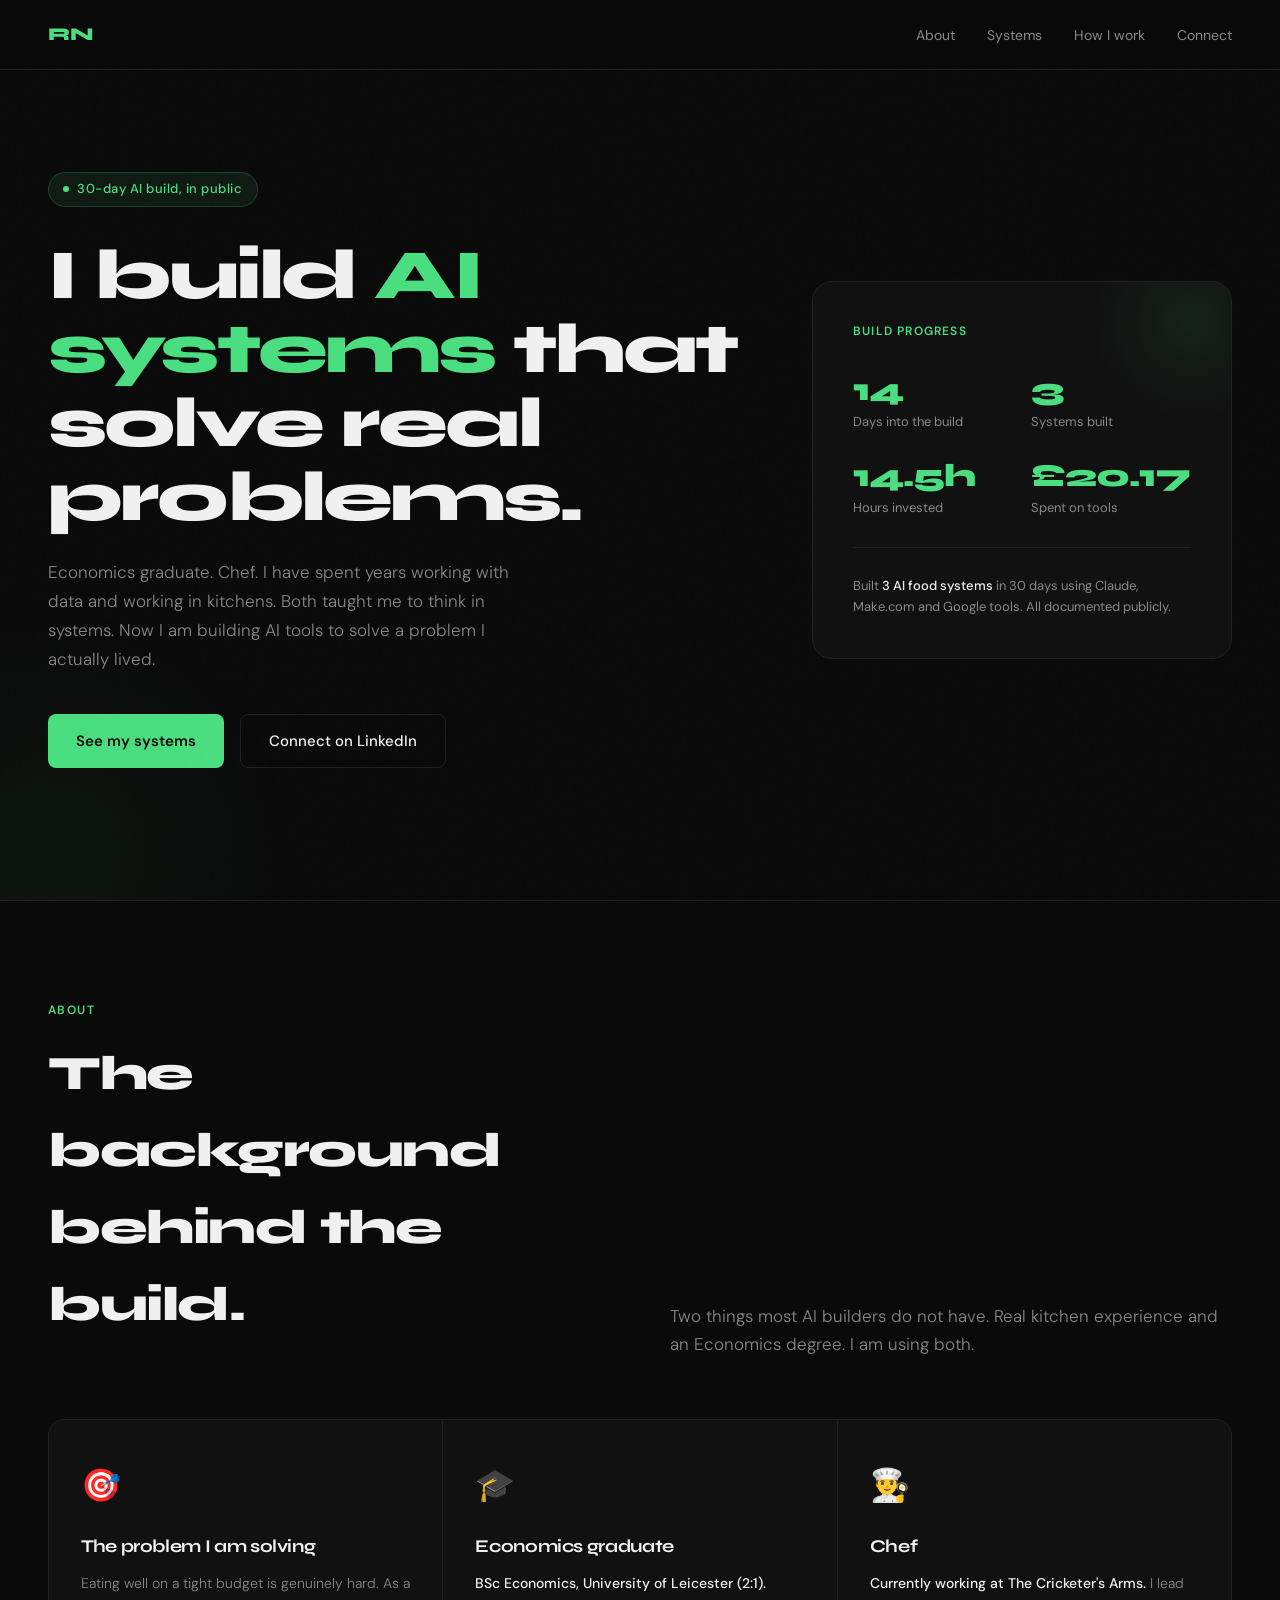
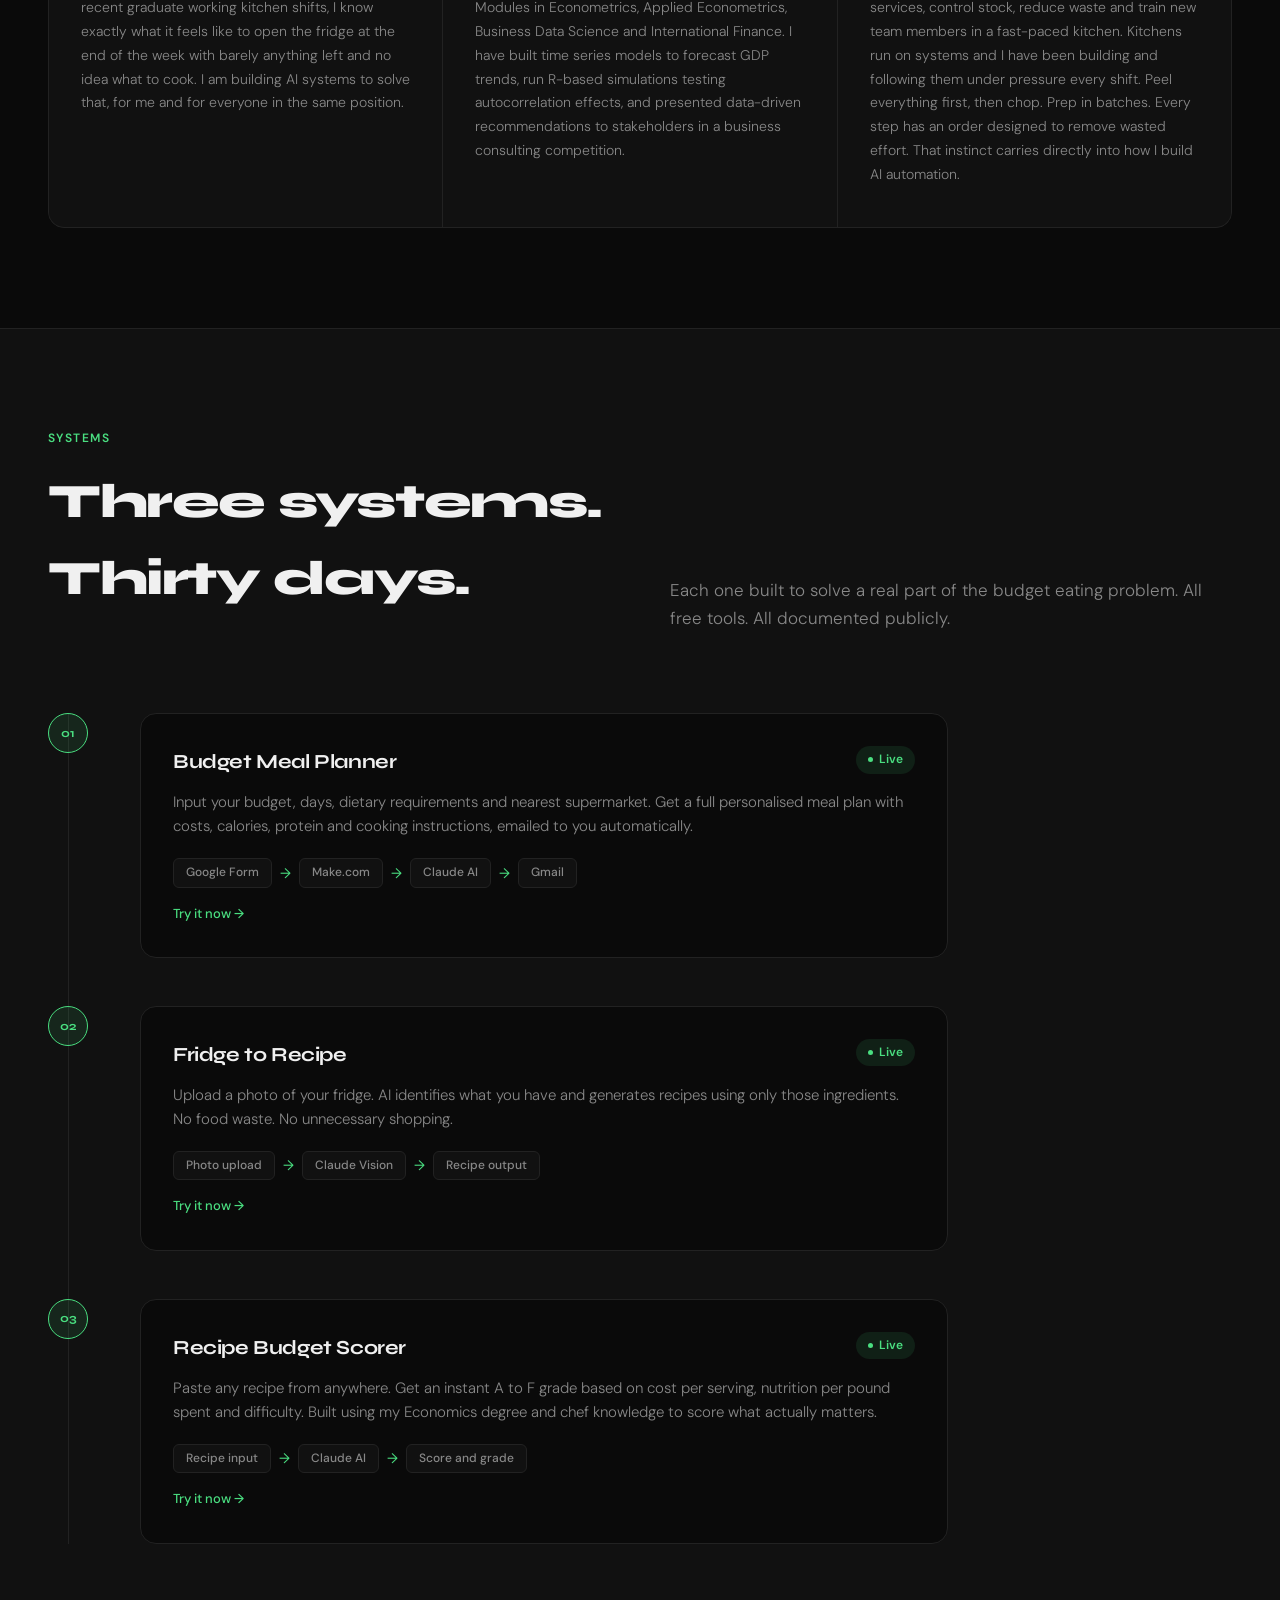
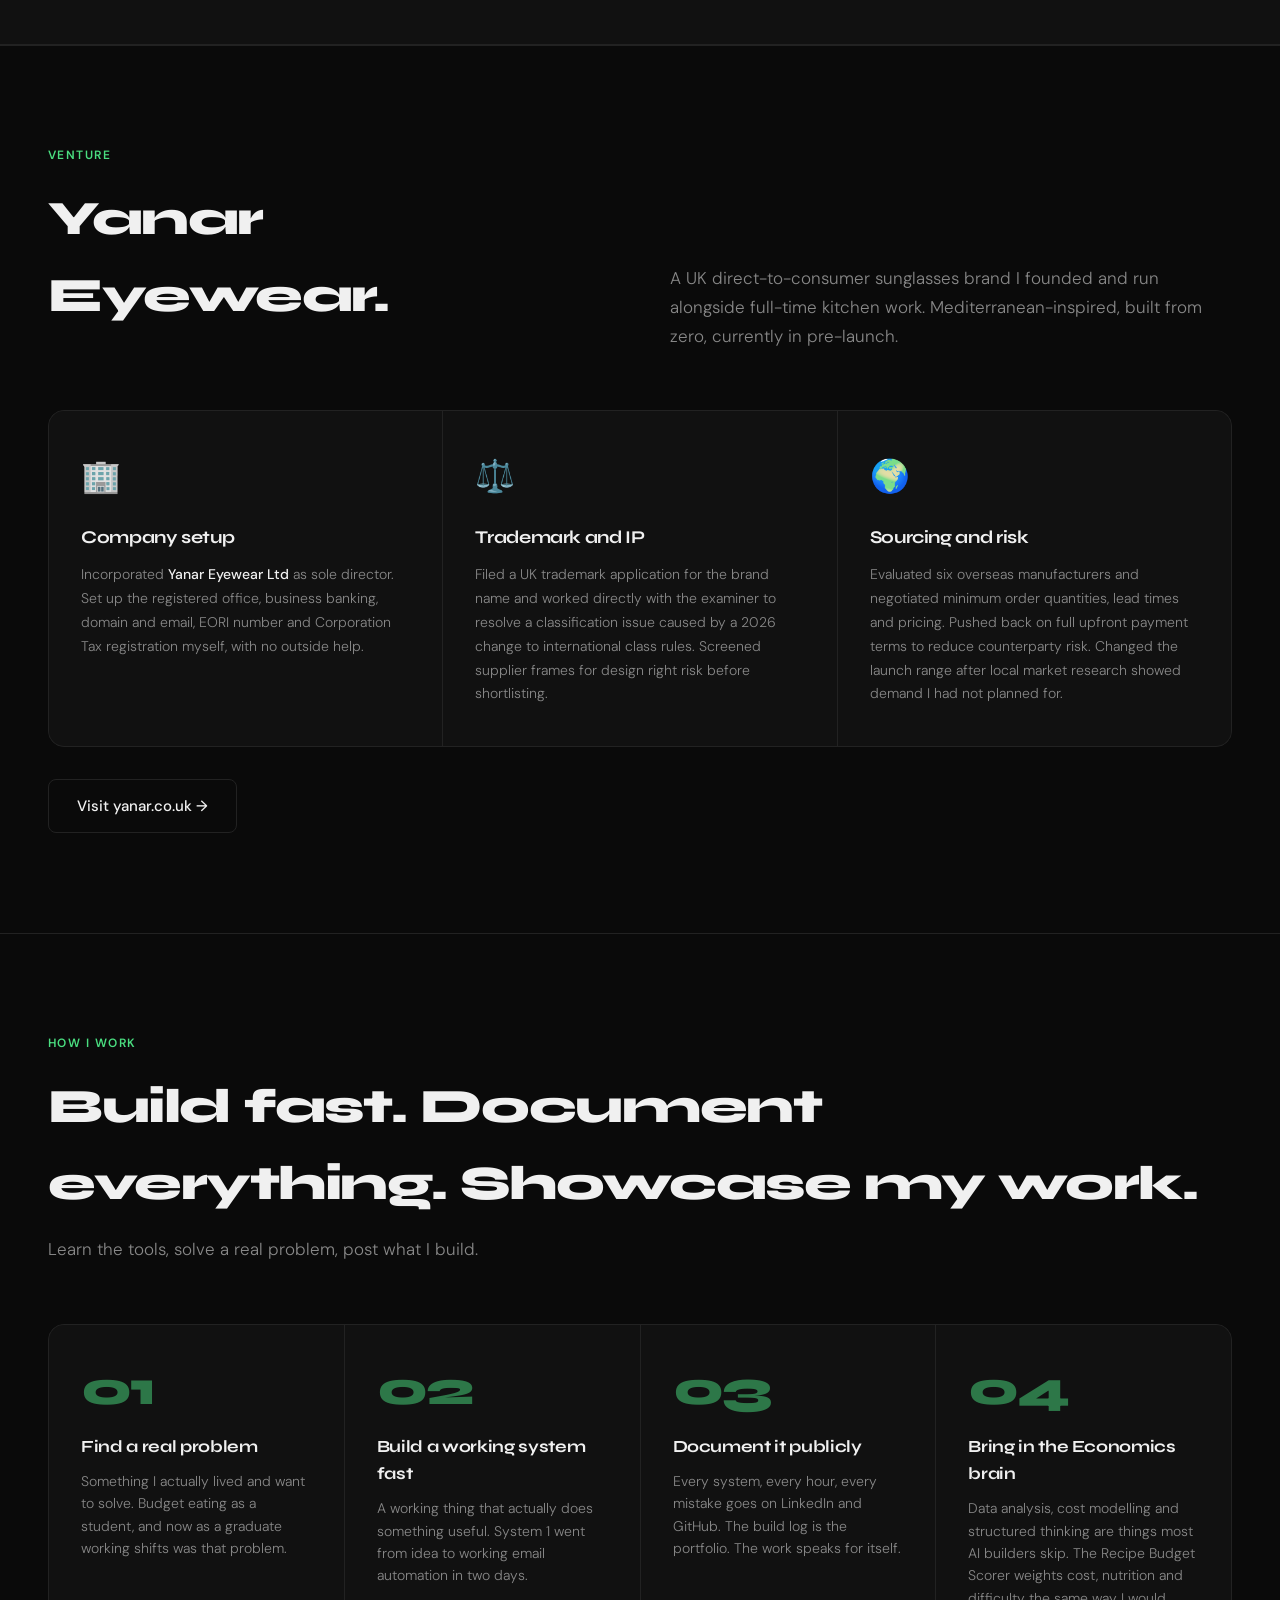
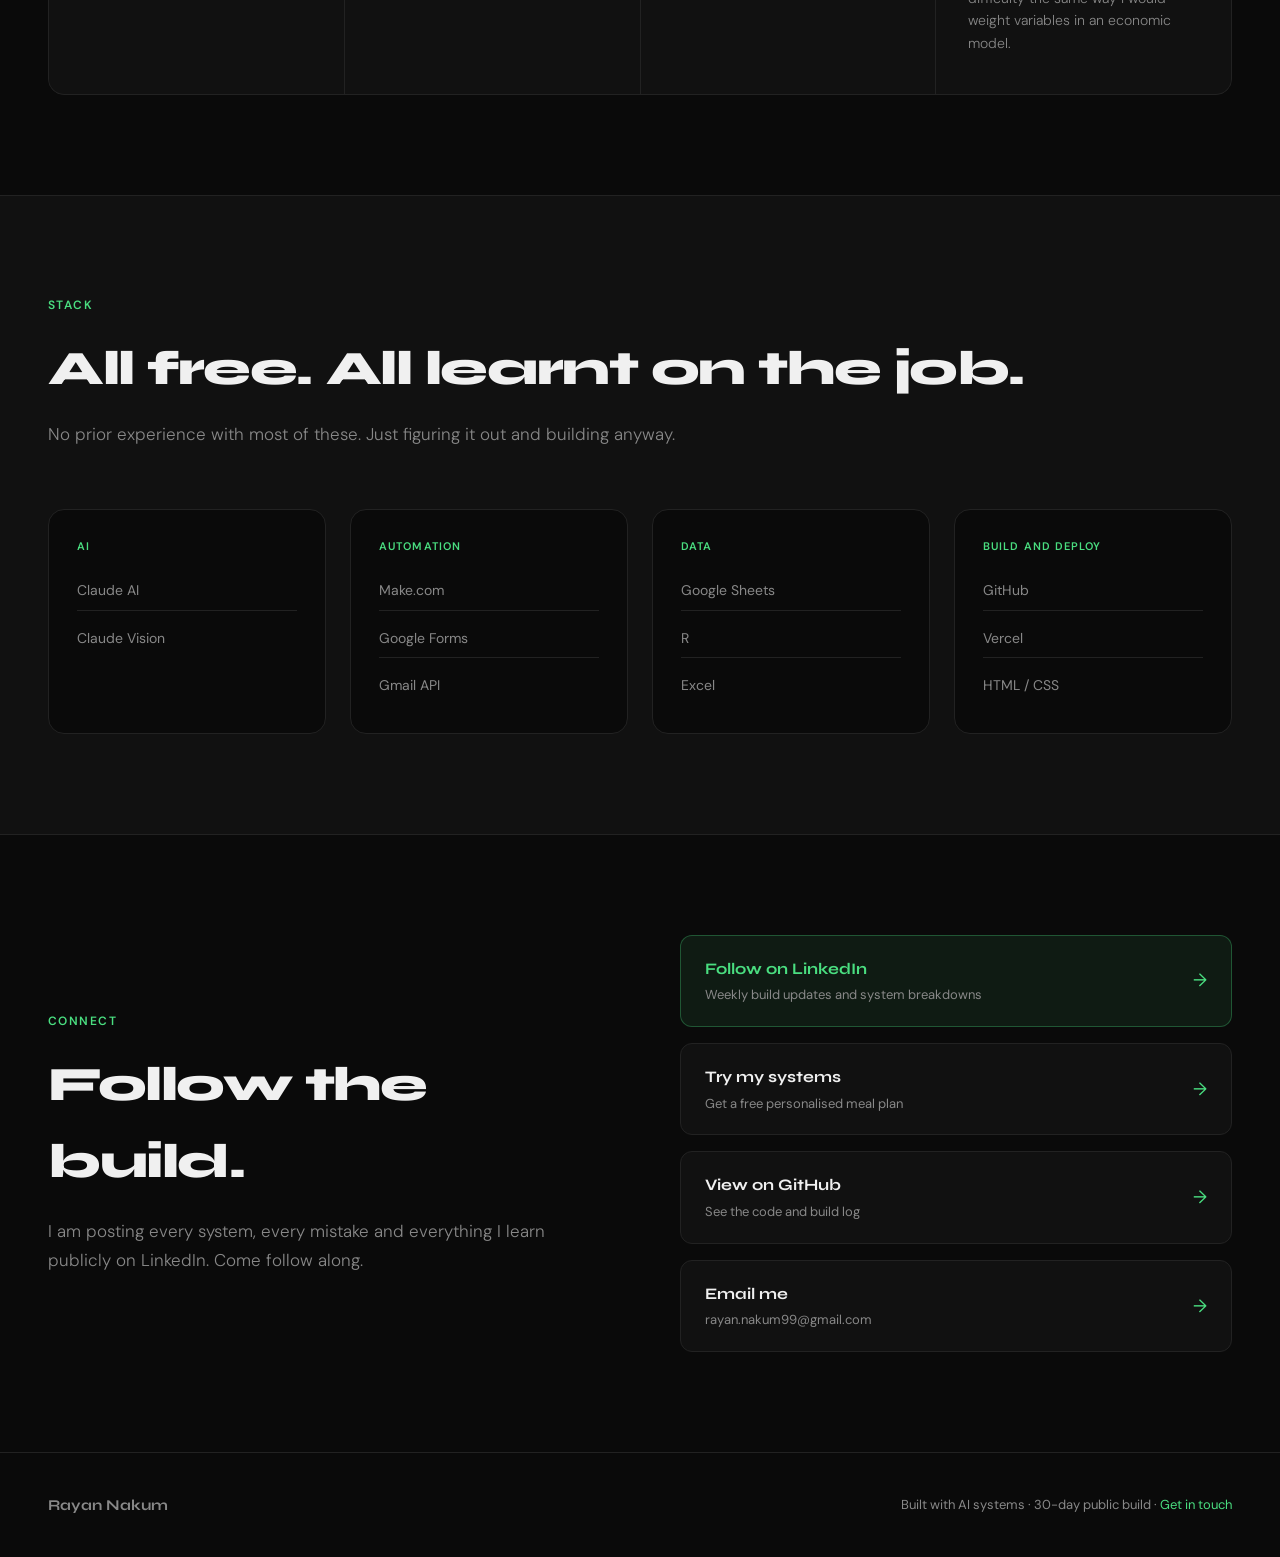
==== index.html @ 30beb0a4 "Update project description and system count to three" ====
<!-- Copyright 2026 Rayan Nakum. rayannakum.co.uk. All rights reserved. -->
<!DOCTYPE html>
<html lang="en">
<head>
  <meta charset="UTF-8" />
  <meta name="viewport" content="width=device-width, initial-scale=1.0" />
  <title>Rayan Nakum | AI Systems Builder and Economics Graduate</title>
  <meta name="description" content="Rayan Nakum is an Economics graduate and Chef building AI food automation systems in public. Solving real budget eating problems with Claude, Make.com and Google tools." />
  <meta name="keywords" content="Rayan Nakum, AI systems, budget meal planner, AI automation, Economics graduate, Chef, Make.com, Claude AI" />
  <meta name="author" content="Rayan Nakum" />
  <link rel="canonical" href="https://rayannakum.co.uk" />
  <meta property="og:type" content="website" />
  <meta property="og:url" content="https://rayannakum.co.uk" />
  <meta property="og:title" content="Rayan Nakum | AI Systems Builder" />
  <meta property="og:description" content="Economics graduate and Chef building AI food automation systems in public. 3 systems. 30 days. All free tools." />
  <meta property="og:image" content="https://rayannakum.co.uk/og-image.png" />
  <meta property="og:site_name" content="Rayan Nakum" />
  <meta name="twitter:card" content="summary_large_image" />
  <meta name="twitter:title" content="Rayan Nakum | AI Systems Builder" />
  <meta name="twitter:description" content="Economics graduate and Chef building AI food automation systems in public. 3 systems. 30 days. All free tools." />
  <meta name="twitter:image" content="https://rayannakum.co.uk/og-image.png" />
  <meta name="robots" content="index, follow" />
  <link href="https://fonts.googleapis.com/css2?family=Syne:wght@400;600;700;800&family=DM+Sans:ital,wght@0,300;0,400;0,500;1,300&display=swap" rel="stylesheet" />
  <style>
    *, *::before, *::after { box-sizing: border-box; margin: 0; padding: 0; }
    :root {
      --bg: #0a0a0a; --bg2: #111111; --bg3: #161616;
      --border: #222222; --green: #4ade80;
      --text: #f0f0f0; --muted: #888888;
    }
    html { scroll-behavior: smooth; }
    body { background: var(--bg); color: var(--text); font-family: 'DM Sans', sans-serif; font-size: 16px; line-height: 1.6; overflow-x: hidden; }
    body::before { content: ''; position: fixed; inset: 0; background-image: url("data:image/svg+xml,%3Csvg viewBox='0 0 256 256' xmlns='http://www.w3.org/2000/svg'%3E%3Cfilter id='noise'%3E%3CfeTurbulence type='fractalNoise' baseFrequency='0.9' numOctaves='4' stitchTiles='stitch'/%3E%3C/filter%3E%3Crect width='100%25' height='100%25' filter='url(%23noise)' opacity='0.03'/%3E%3C/svg%3E"); pointer-events: none; z-index: 0; opacity: 0.4; }
    nav { position: fixed; top: 0; left: 0; right: 0; z-index: 100; padding: 20px 48px; display: flex; justify-content: space-between; align-items: center; background: rgba(10,10,10,0.85); backdrop-filter: blur(12px); border-bottom: 1px solid var(--border); }
    .nav-logo { font-family: 'Syne', sans-serif; font-weight: 800; font-size: 18px; color: var(--green); text-decoration: none; }
    .nav-links { display: flex; gap: 32px; list-style: none; }
    .nav-links a { color: var(--muted); text-decoration: none; font-size: 14px; transition: color 0.2s; }
    .nav-links a:hover { color: var(--text); }
    .btn-primary { display: inline-flex; align-items: center; gap: 8px; background: var(--green); color: #0a0a0a; font-weight: 600; font-size: 15px; padding: 14px 28px; border-radius: 8px; text-decoration: none; transition: all 0.2s; font-family: 'DM Sans', sans-serif; }
    .btn-primary:hover { background: #86efac; transform: translateY(-1px); }
    .btn-secondary { display: inline-flex; align-items: center; gap: 8px; background: transparent; color: var(--text); font-weight: 500; font-size: 15px; padding: 14px 28px; border-radius: 8px; text-decoration: none; border: 1px solid var(--border); transition: all 0.2s; }
    .btn-secondary:hover { border-color: var(--green); color: var(--green); }
    .section-label { font-size: 12px; font-weight: 600; color: var(--green); letter-spacing: 0.12em; text-transform: uppercase; margin-bottom: 16px; }
    .section-title { font-family: 'Syne', sans-serif; font-size: clamp(32px, 4vw, 48px); font-weight: 800; letter-spacing: -0.03em; margin-bottom: 16px; }
    .section-sub { color: var(--muted); font-size: 17px; line-height: 1.7; margin-bottom: 60px; font-weight: 300; }
    @keyframes pulse { 0%, 100% { opacity: 1; } 50% { opacity: 0.3; } }
    @keyframes fadeUp { to { opacity: 1; transform: translateY(0); } }
    .fade-in { opacity: 0; transform: translateY(20px); animation: fadeUp 0.6s ease forwards; }
    .fade-in:nth-child(1) { animation-delay: 0.1s; }
    .fade-in:nth-child(2) { animation-delay: 0.2s; }
    .fade-in:nth-child(3) { animation-delay: 0.3s; }
    .fade-in:nth-child(4) { animation-delay: 0.4s; }

    /* HERO */
    .hero { min-height: 100vh; display: grid; grid-template-columns: 1fr 420px; gap: 60px; align-items: center; padding: 120px 48px 80px; position: relative; overflow: hidden; }
    .hero::after { content: ''; position: absolute; bottom: -200px; left: -200px; width: 500px; height: 500px; background: radial-gradient(circle, rgba(74,222,128,0.05) 0%, transparent 70%); pointer-events: none; }
    .hero-left { display: flex; flex-direction: column; }
    .hero-tag { display: inline-flex; align-items: center; gap: 8px; background: rgba(74,222,128,0.08); border: 1px solid rgba(74,222,128,0.2); color: var(--green); font-size: 13px; font-weight: 500; padding: 6px 14px; border-radius: 100px; margin-bottom: 32px; width: fit-content; letter-spacing: 0.04em; }
    .hero-tag::before { content: ''; width: 6px; height: 6px; background: var(--green); border-radius: 50%; animation: pulse 2s infinite; }
    .hero h1 { font-family: 'Syne', sans-serif; font-weight: 800; font-size: clamp(40px, 5.5vw, 72px); line-height: 1.05; letter-spacing: -0.04em; margin-bottom: 24px; }
    .hero h1 em { font-style: normal; color: var(--green); }
    .hero-sub { font-size: 17px; color: var(--muted); line-height: 1.7; margin-bottom: 40px; font-weight: 300; max-width: 480px; }
    .hero-cta { display: flex; gap: 16px; flex-wrap: wrap; }
    .stats-card { background: var(--bg2); border: 1px solid var(--border); border-radius: 20px; padding: 40px; position: relative; overflow: hidden; }
    .stats-card::before { content: ''; position: absolute; top: -60px; right: -60px; width: 200px; height: 200px; background: radial-gradient(circle, rgba(74,222,128,0.08) 0%, transparent 70%); }
    .stats-card-label { font-size: 12px; font-weight: 600; color: var(--green); letter-spacing: 0.1em; text-transform: uppercase; margin-bottom: 32px; }
    .stats-grid { display: grid; grid-template-columns: 1fr 1fr; gap: 28px; }
    .stat-value { font-family: 'Syne', sans-serif; font-size: 32px; font-weight: 800; color: var(--green); letter-spacing: -0.03em; line-height: 1; margin-bottom: 6px; }
    .stat-label { font-size: 13px; color: var(--muted); }
    .stats-divider { height: 1px; background: var(--border); margin: 28px 0; }
    .stats-note { font-size: 13px; color: var(--muted); line-height: 1.6; }
    .stats-note strong { color: var(--text); font-weight: 500; }

    /* ABOUT */
    .about-section { padding: 100px 48px; border-top: 1px solid var(--border); }
    .about-header { display: grid; grid-template-columns: 1fr 1fr; gap: 60px; align-items: end; margin-bottom: 60px; }
    .about-header .section-sub { margin-bottom: 0; }
    .about-row { display: grid; grid-template-columns: repeat(3, 1fr); gap: 1px; background: var(--border); border: 1px solid var(--border); border-radius: 16px; overflow: hidden; }
    .about-col { background: var(--bg2); padding: 40px 32px; transition: background 0.2s; }
    .about-col:hover { background: var(--bg3); }
    .about-col-icon { font-size: 32px; margin-bottom: 20px; display: block; }
    .about-col h3 { font-family: 'Syne', sans-serif; font-size: 18px; font-weight: 700; margin-bottom: 12px; letter-spacing: -0.02em; }
    .about-col p { color: var(--muted); font-size: 14px; line-height: 1.7; font-weight: 300; }
    .about-col p strong { color: var(--text); font-weight: 500; }

    /* SYSTEMS TIMELINE */
    .systems-section { padding: 100px 48px; background: var(--bg2); border-top: 1px solid var(--border); border-bottom: 1px solid var(--border); }
    .systems-header { display: grid; grid-template-columns: 1fr 1fr; gap: 60px; align-items: end; margin-bottom: 80px; }
    .systems-header .section-sub { margin-bottom: 0; }
    .timeline { position: relative; max-width: 900px; }
    .timeline::before { content: ''; position: absolute; left: 20px; top: 0; bottom: 0; width: 1px; background: var(--border); }
    .timeline-item { display: grid; grid-template-columns: 60px 1fr; gap: 32px; position: relative; }
    .timeline-item:not(:last-child) { padding-bottom: 48px; }
    .timeline-dot { width: 40px; height: 40px; border-radius: 50%; background: var(--bg); border: 1px solid var(--border); display: flex; align-items: center; justify-content: center; font-family: 'Syne', sans-serif; font-size: 12px; font-weight: 700; color: var(--muted); flex-shrink: 0; position: relative; z-index: 1; }
    .timeline-dot.live { background: rgba(74,222,128,0.1); border-color: var(--green); color: var(--green); }
    .timeline-dot.building { background: rgba(251,191,36,0.1); border-color: #fbbf24; color: #fbbf24; }
    .timeline-content { background: var(--bg); border: 1px solid var(--border); border-radius: 16px; padding: 32px; transition: border-color 0.2s; }
    .timeline-content:hover { border-color: rgba(74,222,128,0.3); }
    .timeline-header { display: flex; justify-content: space-between; align-items: flex-start; margin-bottom: 12px; flex-wrap: wrap; gap: 12px; }
    .timeline-title { font-family: 'Syne', sans-serif; font-size: 20px; font-weight: 700; letter-spacing: -0.02em; }
    .system-status { display: inline-flex; align-items: center; gap: 6px; font-size: 12px; font-weight: 600; padding: 4px 12px; border-radius: 100px; }
    .status-dot { width: 5px; height: 5px; border-radius: 50%; }
    .status-live { background: rgba(74,222,128,0.1); color: var(--green); }
    .status-live .status-dot { background: var(--green); animation: pulse 2s infinite; }
    .status-building { background: rgba(251,191,36,0.1); color: #fbbf24; }
    .status-building .status-dot { background: #fbbf24; }
    .status-planned { background: rgba(136,136,136,0.1); color: var(--muted); }
    .status-planned .status-dot { background: var(--muted); }
    .timeline-desc { color: var(--muted); font-size: 15px; line-height: 1.6; font-weight: 300; margin-bottom: 20px; }
    .timeline-flow { display: flex; align-items: center; gap: 8px; flex-wrap: wrap; }
    .flow-step { background: var(--bg2); border: 1px solid var(--border); border-radius: 6px; padding: 4px 12px; font-size: 12px; font-weight: 500; color: var(--muted); }
    .flow-arrow { color: var(--green); font-size: 14px; }
    .timeline-link { display: inline-flex; align-items: center; gap: 6px; color: var(--green); font-size: 13px; font-weight: 500; text-decoration: none; margin-top: 16px; transition: gap 0.2s; }
    .timeline-link:hover { gap: 10px; }

    /* PROCESS */
    .process-section { padding: 100px 48px; border-top: 1px solid var(--border); }
    .process-steps { display: grid; grid-template-columns: repeat(4, 1fr); gap: 1px; background: var(--border); border: 1px solid var(--border); border-radius: 16px; overflow: hidden; }
    .process-step { background: var(--bg2); padding: 40px 32px; transition: background 0.2s; }
    .process-step:hover { background: var(--bg3); }
    .process-step-num { font-family: 'Syne', sans-serif; font-size: 48px; font-weight: 800; color: rgba(74,222,128,0.5); letter-spacing: -0.04em; line-height: 1; margin-bottom: 20px; }
    .process-step h3 { font-family: 'Syne', sans-serif; font-size: 17px; font-weight: 700; margin-bottom: 10px; letter-spacing: -0.02em; }
    .process-step p { color: var(--muted); font-size: 14px; line-height: 1.6; font-weight: 300; }

    /* STACK */
    .stack-section { padding: 100px 48px; background: var(--bg2); border-top: 1px solid var(--border); border-bottom: 1px solid var(--border); }
    .stack-categories { display: grid; grid-template-columns: repeat(4, 1fr); gap: 24px; }
    .stack-cat { background: var(--bg); border: 1px solid var(--border); border-radius: 16px; padding: 28px; }
    .stack-cat-label { font-size: 11px; font-weight: 600; color: var(--green); letter-spacing: 0.1em; text-transform: uppercase; margin-bottom: 16px; }
    .stack-items { display: flex; flex-direction: column; gap: 8px; }
    .stack-item { font-size: 14px; color: var(--muted); font-weight: 400; padding: 8px 0; border-bottom: 1px solid var(--border); transition: color 0.2s; }
    .stack-item:last-child { border-bottom: none; }
    .stack-item:hover { color: var(--text); }

    /* CONNECT */
    .connect-section { padding: 100px 48px; display: grid; grid-template-columns: 1fr 1fr; gap: 80px; align-items: center; }
    .connect-left .section-sub { margin-bottom: 0; }
    .connect-right { display: flex; flex-direction: column; gap: 16px; }
    .connect-link { display: flex; align-items: center; justify-content: space-between; background: var(--bg2); border: 1px solid var(--border); border-radius: 12px; padding: 20px 24px; text-decoration: none; color: var(--text); transition: all 0.2s; }
    .connect-link:hover { border-color: var(--green); background: var(--bg3); }
    .connect-link-left { display: flex; flex-direction: column; gap: 4px; }
    .connect-link-title { font-family: 'Syne', sans-serif; font-size: 16px; font-weight: 700; }
    .connect-link-sub { font-size: 13px; color: var(--muted); }
    .connect-link-arrow { color: var(--green); font-size: 18px; transition: transform 0.2s; }
    .connect-link:hover .connect-link-arrow { transform: translateX(4px); }
    .connect-link.primary { background: rgba(74,222,128,0.08); border-color: rgba(74,222,128,0.3); }
    .connect-link.primary .connect-link-title { color: var(--green); }

    /* FOOTER */
    footer { padding: 40px 48px; display: flex; justify-content: space-between; align-items: center; border-top: 1px solid var(--border); }
    .footer-name { font-family: 'Syne', sans-serif; font-weight: 700; font-size: 15px; color: var(--muted); }
    .footer-note { font-size: 13px; color: var(--muted); }
    .footer-note a { color: var(--green); text-decoration: none; }

    /* RESPONSIVE */
    @media (max-width: 900px) {
      nav { padding: 16px 24px; }
      .nav-links { display: none; }
      .hero { grid-template-columns: 1fr; padding: 100px 24px 60px; }
      .hero-right { display: block; }
      .hero-right { display: block; }
      .stats-card { padding: 28px 24px; }
      .stats-grid { gap: 20px; }
      .stat-value { font-size: 26px; }
      .about-section, .systems-section, .process-section, .stack-section { padding: 60px 24px; }
      .about-header, .systems-header { grid-template-columns: 1fr; gap: 20px; }
      .about-row { grid-template-columns: 1fr; }
      .process-steps { grid-template-columns: 1fr 1fr; }
      .stack-categories { grid-template-columns: 1fr 1fr; }
      .connect-section { grid-template-columns: 1fr; padding: 60px 24px; gap: 40px; }
      footer { flex-direction: column; gap: 12px; text-align: center; padding: 32px 24px; }
    }
    @media (max-width: 600px) {
      .process-steps { grid-template-columns: 1fr; }
      .stack-categories { grid-template-columns: 1fr; }
    }
  </style>
</head>
<body>

  <nav>
    <a href="#" class="nav-logo">RN</a>
    <ul class="nav-links">
      <li><a href="#about">About</a></li>
      <li><a href="#systems">Systems</a></li>
      <li><a href="#process">How I work</a></li>
      <li><a href="#connect">Connect</a></li>
    </ul>
  </nav>

  <section class="hero">
    <div class="hero-left">
      <div class="hero-tag fade-in">30-day AI build, in public</div>
      <h1 class="fade-in">I build <em>AI systems</em> that solve real problems.</h1>
      <p class="hero-sub fade-in">Economics graduate. Chef. I have spent years working with data and working in kitchens. Both taught me to think in systems. Now I am building AI tools to solve a problem I actually lived.</p>
      <div class="hero-cta fade-in">
        <a href="#systems" class="btn-primary">See my systems</a>
        <a href="https://www.linkedin.com/in/rayan-nakum-2a639a245/" target="_blank" class="btn-secondary">Connect on LinkedIn</a>
      </div>
    </div>
    <div class="hero-right fade-in">
      <div class="stats-card">
        <div class="stats-card-label">Build progress</div>
        <div class="stats-grid">
          <div class="stat-item">
            <div class="stat-value">14</div>
            <div class="stat-label">Days into the build</div>
          </div>
          <div class="stat-item">
            <div class="stat-value">3</div>
            <div class="stat-label">Systems built</div>
          </div>
          <div class="stat-item">
            <div class="stat-value">14.5h</div>
            <div class="stat-label">Hours invested</div>
          </div>
          <div class="stat-item">
            <div class="stat-value">£20.17</div>
            <div class="stat-label">Spent on tools</div>
          </div>
        </div>
        <div class="stats-divider"></div>
        <p class="stats-note">Built <strong>3 AI food systems</strong> in 30 days using Claude, Make.com and Google tools. All documented publicly.</p>
      </div>
    </div>
  </section>

  <section class="about-section" id="about">
    <div class="about-header">
      <div>
        <div class="section-label">About</div>
        <h2 class="section-title">The background behind the build.</h2>
      </div>
      <p class="section-sub">Two things most AI builders do not have. Real kitchen experience and an Economics degree. I am using both.</p>
    </div>
    <div class="about-row">
      <div class="about-col">
        <span class="about-col-icon">🎯</span>
        <h3>The problem I am solving</h3>
        <p>Eating well on a tight budget is genuinely hard. As a recent graduate working kitchen shifts, I know exactly what it feels like to open the fridge at the end of the week with barely anything left and no idea what to cook. I am building AI systems to solve that, for me and for everyone in the same position.</p>
      </div>
      <div class="about-col">
        <span class="about-col-icon">🎓</span>
        <h3>Economics graduate</h3>
        <p><strong>BSc Economics, University of Leicester (2:1).</strong> Modules in Econometrics, Applied Econometrics, Business Data Science and International Finance. I have built time series models to forecast GDP trends, run R-based simulations testing autocorrelation effects, and presented data-driven recommendations to stakeholders in a business consulting competition.</p>
      </div>
      <div class="about-col">
        <span class="about-col-icon">👨‍🍳</span>
        <h3>Chef</h3>
        <p><strong>Currently working at The Cricketer's Arms.</strong> I lead services, control stock, reduce waste and train new team members in a fast-paced kitchen. Kitchens run on systems and I have been building and following them under pressure every shift. Peel everything first, then chop. Prep in batches. Every step has an order designed to remove wasted effort. That instinct carries directly into how I build AI automation.</p>
      </div>
    </div>
  </section>

  <section class="systems-section" id="systems">
    <div class="systems-header">
      <div>
        <div class="section-label">Systems</div>
        <h2 class="section-title">Three systems. Thirty days.</h2>
      </div>
      <p class="section-sub">Each one built to solve a real part of the budget eating problem. All free tools. All documented publicly.</p>
    </div>
    <div class="timeline">
      <div class="timeline-item">
        <div class="timeline-dot live">01</div>
        <div class="timeline-content">
          <div class="timeline-header">
            <span class="timeline-title">Budget Meal Planner</span>
            <span class="system-status status-live"><span class="status-dot"></span> Live</span>
          </div>
          <p class="timeline-desc">Input your budget, days, dietary requirements and nearest supermarket. Get a full personalised meal plan with costs, calories, protein and cooking instructions, emailed to you automatically.</p>
          <div class="timeline-flow">
            <span class="flow-step">Google Form</span>
            <span class="flow-arrow">→</span>
            <span class="flow-step">Make.com</span>
            <span class="flow-arrow">→</span>
            <span class="flow-step">Claude AI</span>
            <span class="flow-arrow">→</span>
            <span class="flow-step">Gmail</span>
          </div>
          <a href="https://bit.ly/rayeats-mealplanner" target="_blank" class="timeline-link">Try it now →</a>
        </div>
      </div>
      <div class="timeline-item">
        <div class="timeline-dot live">02</div>
        <div class="timeline-content">
          <div class="timeline-header">
            <span class="timeline-title">Fridge to Recipe</span>
            <span class="system-status status-live"><span class="status-dot"></span> Live</span>
          </div>
          <p class="timeline-desc">Upload a photo of your fridge. AI identifies what you have and generates recipes using only those ingredients. No food waste. No unnecessary shopping.</p>
          <div class="timeline-flow">
            <span class="flow-step">Photo upload</span>
            <span class="flow-arrow">→</span>
            <span class="flow-step">Claude Vision</span>
            <span class="flow-arrow">→</span>
            <span class="flow-step">Recipe output</span>
          </div>
          <a href="/fridge-to-recipe" class="timeline-link">Try it now →</a>
        </div>
      </div>
      <div class="timeline-item">
        <div class="timeline-dot live">03</div>
        <div class="timeline-content">
          <div class="timeline-header">
            <span class="timeline-title">Recipe Budget Scorer</span>
            <span class="system-status status-live"><span class="status-dot"></span> Live</span>
          </div>
          <p class="timeline-desc">Paste any recipe from anywhere. Get an instant A to F grade based on cost per serving, nutrition per pound spent and difficulty. Built using my Economics degree and chef knowledge to score what actually matters.</p>
          <div class="timeline-flow">
            <span class="flow-step">Recipe input</span>
            <span class="flow-arrow">→</span>
            <span class="flow-step">Claude AI</span>
            <span class="flow-arrow">→</span>
            <span class="flow-step">Score and grade</span>
          </div>
          <a href="/recipe-scorer" class="timeline-link">Try it now →</a>
        </div>
      </div>
    </div>
  </section>

  <section class="about-section" id="yanar">
  <div class="about-header">
    <div>
      <div class="section-label">Venture</div>
      <h2 class="section-title">Yanar Eyewear.</h2>
    </div>
    <p class="section-sub">A UK direct-to-consumer sunglasses brand I founded and run alongside full-time kitchen work. Mediterranean-inspired, built from zero, currently in pre-launch.</p>
  </div>
  <div class="about-row">
    <div class="about-col">
      <span class="about-col-icon">🏢</span>
      <h3>Company setup</h3>
      <p>Incorporated <strong>Yanar Eyewear Ltd</strong> as sole director. Set up the registered office, business banking, domain and email, EORI number and Corporation Tax registration myself, with no outside help.</p>
    </div>
    <div class="about-col">
      <span class="about-col-icon">⚖️</span>
      <h3>Trademark and IP</h3>
      <p>Filed a UK trademark application for the brand name and worked directly with the examiner to resolve a classification issue caused by a 2026 change to international class rules. Screened supplier frames for design right risk before shortlisting.</p>
    </div>
    <div class="about-col">
      <span class="about-col-icon">🌍</span>
      <h3>Sourcing and risk</h3>
      <p>Evaluated six overseas manufacturers and negotiated minimum order quantities, lead times and pricing. Pushed back on full upfront payment terms to reduce counterparty risk. Changed the launch range after local market research showed demand I had not planned for.</p>
    </div>
  </div>
  <div style="margin-top: 32px;">
    <a href="https://yanar.co.uk" target="_blank" class="btn-secondary">Visit yanar.co.uk →</a>
  </div>
</section>

  <section class="process-section" id="process">
    <div class="section-label">How I work</div>
    <h2 class="section-title" style="margin-bottom: 12px;">Build fast. Document everything. Showcase my work.</h2>
    <p class="section-sub">Learn the tools, solve a real problem, post what I build.</p>
    <div class="process-steps">
      <div class="process-step">
        <div class="process-step-num">01</div>
        <h3>Find a real problem</h3>
        <p>Something I actually lived and want to solve. Budget eating as a student, and now as a graduate working shifts was that problem.</p>
      </div>
      <div class="process-step">
        <div class="process-step-num">02</div>
        <h3>Build a working system fast</h3>
        <p>A working thing that actually does something useful. System 1 went from idea to working email automation in two days.</p>
      </div>
      <div class="process-step">
        <div class="process-step-num">03</div>
        <h3>Document it publicly</h3>
        <p>Every system, every hour, every mistake goes on LinkedIn and GitHub. The build log is the portfolio. The work speaks for itself.</p>
      </div>
      <div class="process-step">
        <div class="process-step-num">04</div>
        <h3>Bring in the Economics brain</h3>
        <p>Data analysis, cost modelling and structured thinking are things most AI builders skip. The Recipe Budget Scorer weights cost, nutrition and difficulty the same way I would weight variables in an economic model.</p>
      </div>
    </div>
  </section>

  <section class="stack-section">
    <div class="section-label">Stack</div>
    <h2 class="section-title" style="margin-bottom: 12px;">All free. All learnt on the job.</h2>
    <p class="section-sub">No prior experience with most of these. Just figuring it out and building anyway.</p>
    <div class="stack-categories">
      <div class="stack-cat">
        <div class="stack-cat-label">AI</div>
        <div class="stack-items">
          <div class="stack-item">Claude AI</div>
          <div class="stack-item">Claude Vision</div>
        </div>
      </div>
      <div class="stack-cat">
        <div class="stack-cat-label">Automation</div>
        <div class="stack-items">
          <div class="stack-item">Make.com</div>
          <div class="stack-item">Google Forms</div>
          <div class="stack-item">Gmail API</div>
        </div>
      </div>
      <div class="stack-cat">
        <div class="stack-cat-label">Data</div>
        <div class="stack-items">
          <div class="stack-item">Google Sheets</div>
          <div class="stack-item">R</div>
          <div class="stack-item">Excel</div>
        </div>
      </div>
      <div class="stack-cat">
        <div class="stack-cat-label">Build and deploy</div>
        <div class="stack-items">
          <div class="stack-item">GitHub</div>
          <div class="stack-item">Vercel</div>
          <div class="stack-item">HTML / CSS</div>
        </div>
      </div>
    </div>
  </section>

  <section class="connect-section" id="connect">
    <div class="connect-left">
      <div class="section-label">Connect</div>
      <h2 class="section-title">Follow the build.</h2>
      <p class="section-sub">I am posting every system, every mistake and everything I learn publicly on LinkedIn. Come follow along.</p>
    </div>
    <div class="connect-right">
      <a href="https://www.linkedin.com/in/rayan-nakum-2a639a245/" target="_blank" class="connect-link primary">
        <div class="connect-link-left">
          <span class="connect-link-title">Follow on LinkedIn</span>
          <span class="connect-link-sub">Weekly build updates and system breakdowns</span>
        </div>
        <span class="connect-link-arrow">→</span>
      </a>
      <a href="#systems" class="connect-link">
        <div class="connect-link-left">
          <span class="connect-link-title">Try my systems</span>
          <span class="connect-link-sub">Get a free personalised meal plan</span>
        </div>
        <span class="connect-link-arrow">→</span>
      </a>
      <a href="https://github.com/rayannakum99/ai-food-systems" target="_blank" class="connect-link">
        <div class="connect-link-left">
          <span class="connect-link-title">View on GitHub</span>
          <span class="connect-link-sub">See the code and build log</span>
        </div>
        <span class="connect-link-arrow">→</span>
      </a>
      <a href="mailto:rayan.nakum99@gmail.com" class="connect-link">
        <div class="connect-link-left">
          <span class="connect-link-title">Email me</span>
          <span class="connect-link-sub" onclick="navigator.clipboard.writeText('rayan.nakum99@gmail.com'); this.textContent='Copied!'; setTimeout(()=>this.textContent='rayan.nakum99@gmail.com',2000)" style="cursor:pointer;" title="Click to copy">rayan.nakum99@gmail.com</span>
        </div>
        <span class="connect-link-arrow">→</span>
      </a>
    </div>
  </section>

  <footer>
    <span class="footer-name">Rayan Nakum</span>
    <span class="footer-note">Built with AI systems · 30-day public build · <a href="mailto:rayan.nakum99@gmail.com">Get in touch</a></span>
  </footer>

</body>
</html>
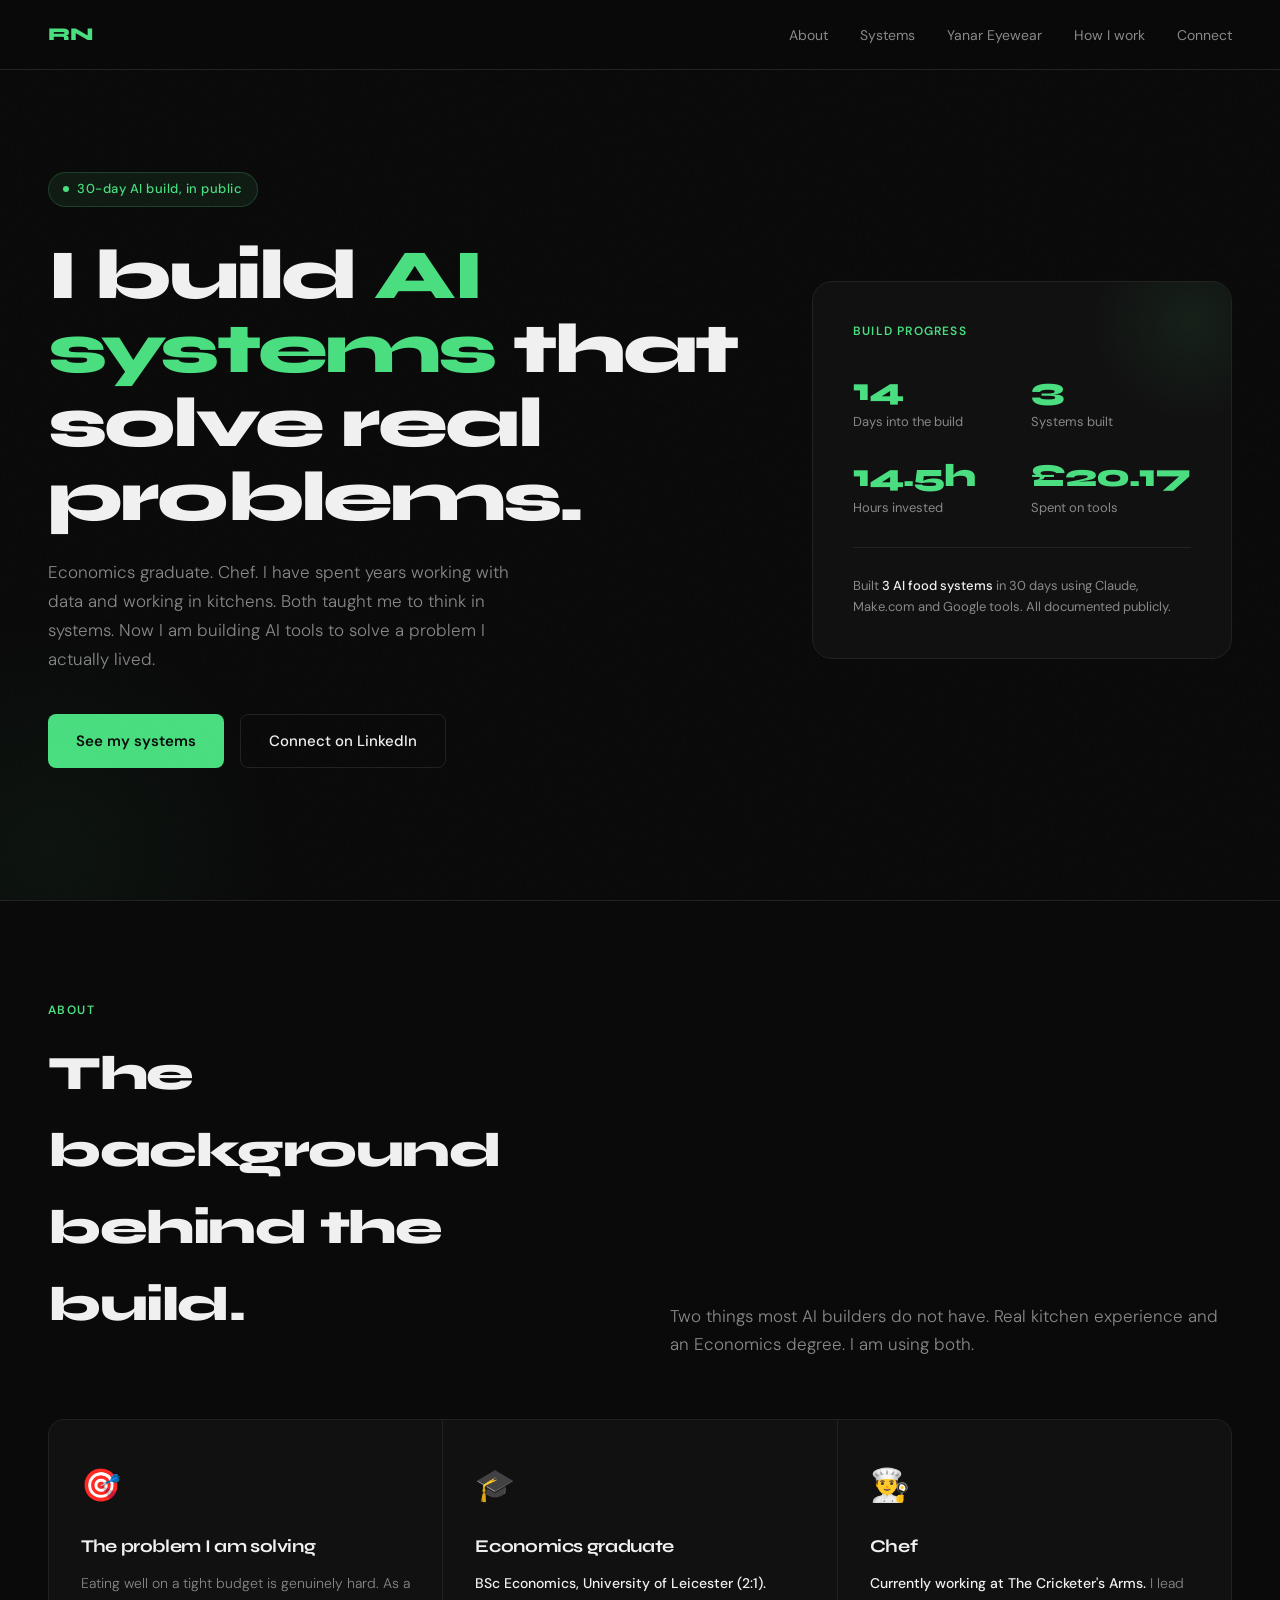
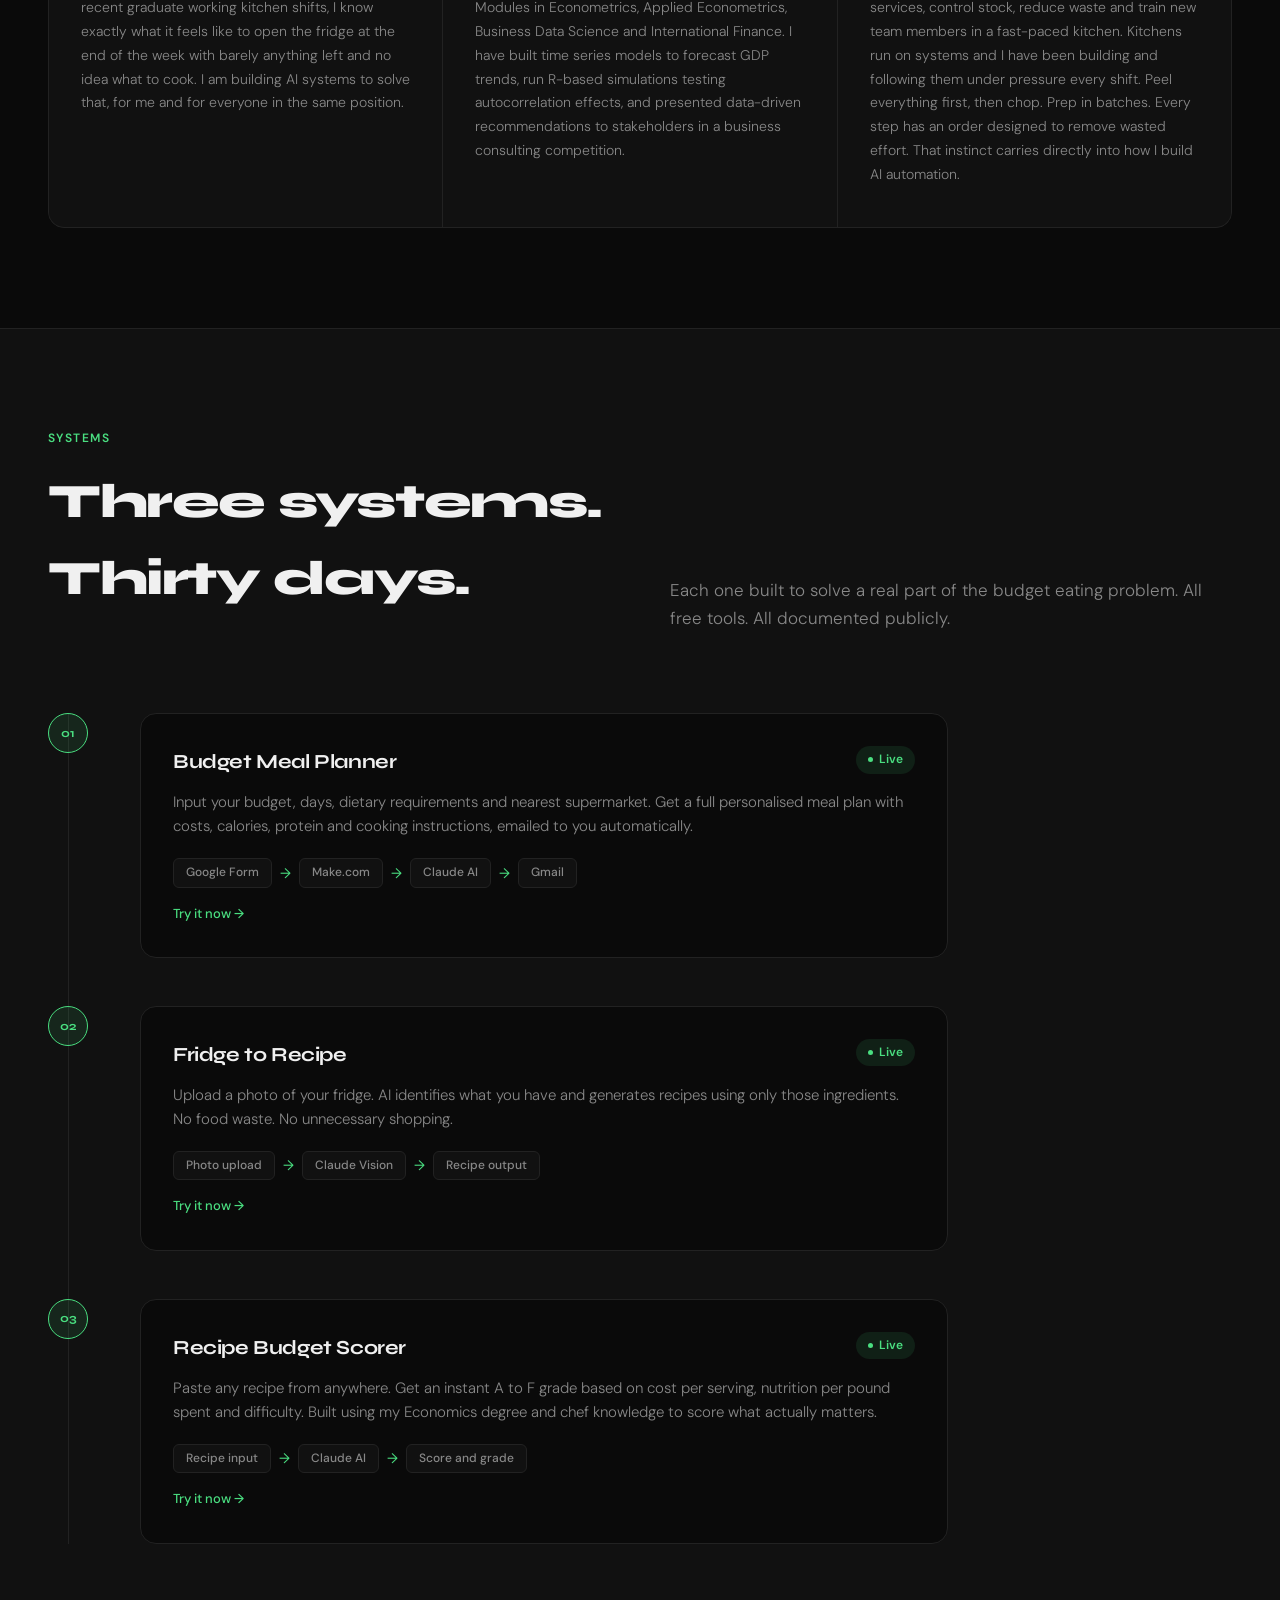
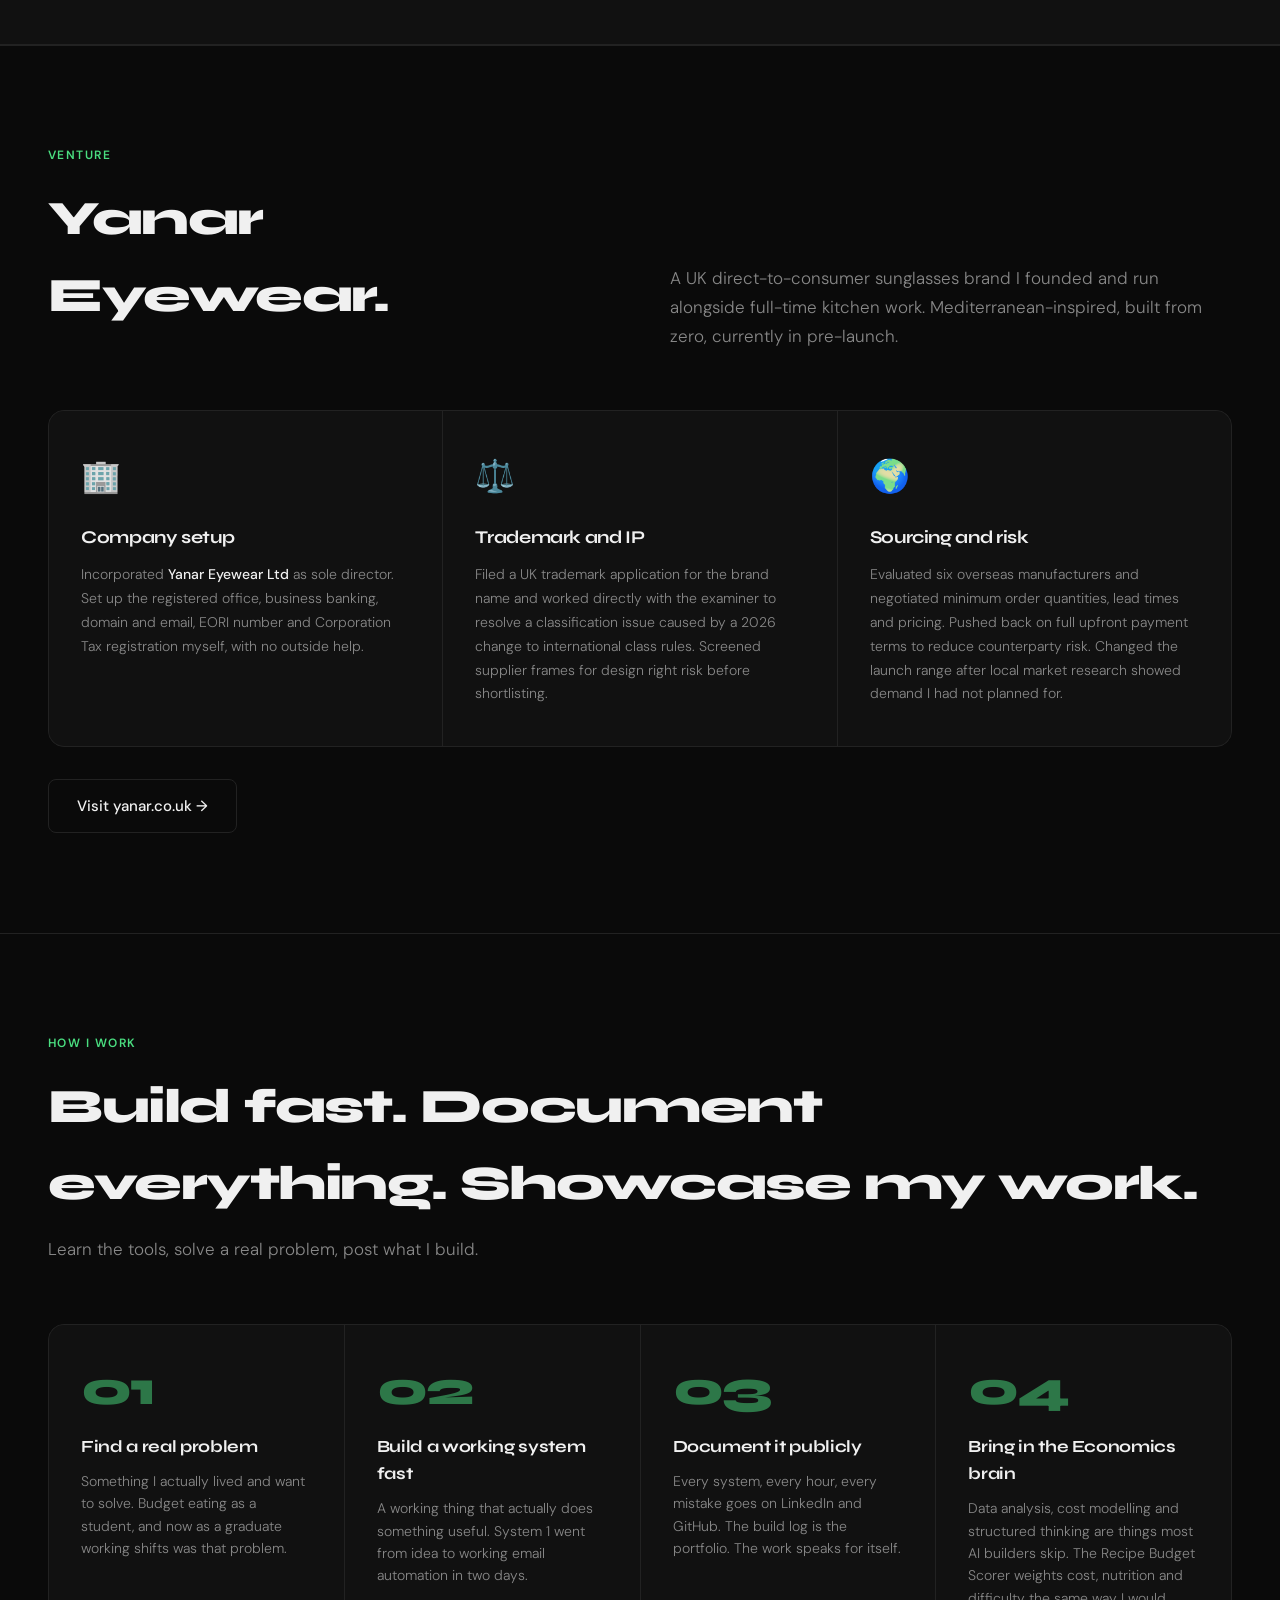
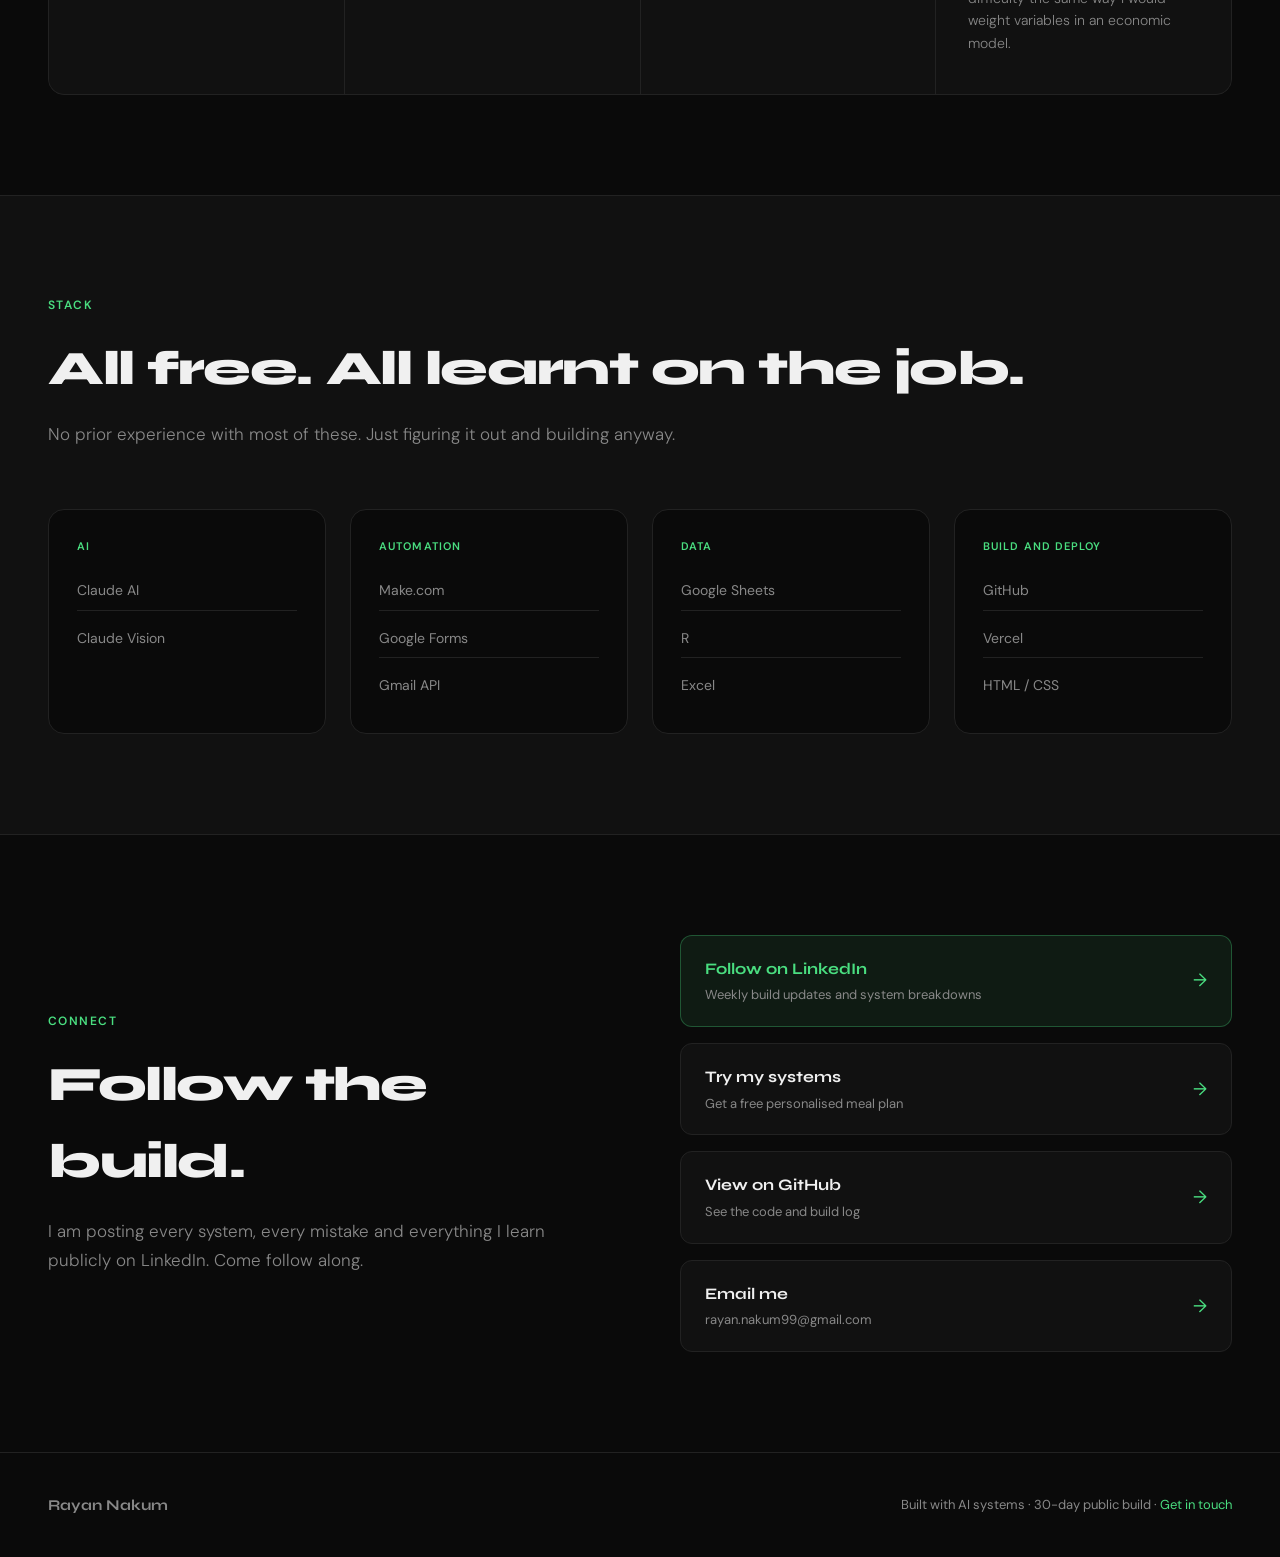
==== commit 4bbeb429: "Add Yanar Eyewear link to navigation" ====
--- a/index.html
+++ b/index.html
@@ -183,6 +183,7 @@
     <ul class="nav-links">
       <li><a href="#about">About</a></li>
       <li><a href="#systems">Systems</a></li>
+<li><a href="#yanar">Yanar Eyewear</a></li>
       <li><a href="#process">How I work</a></li>
       <li><a href="#connect">Connect</a></li>
     </ul>
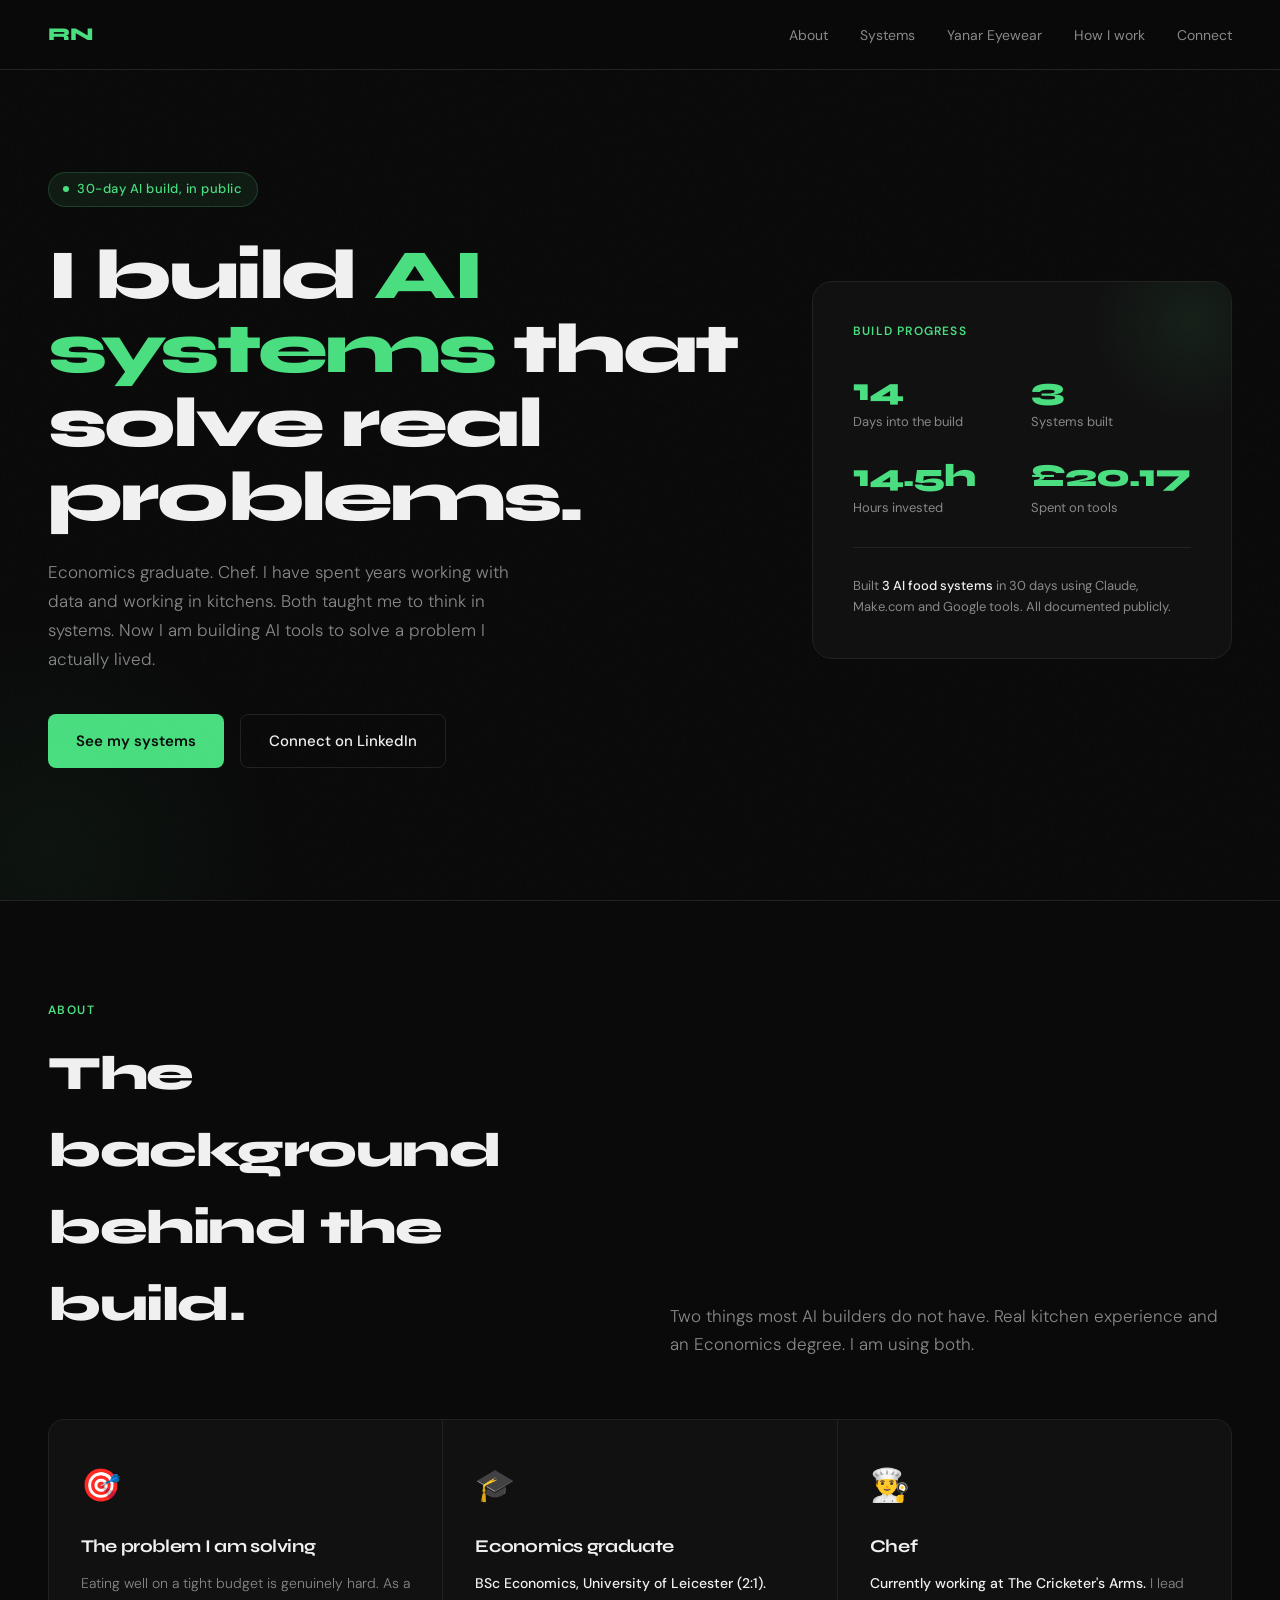
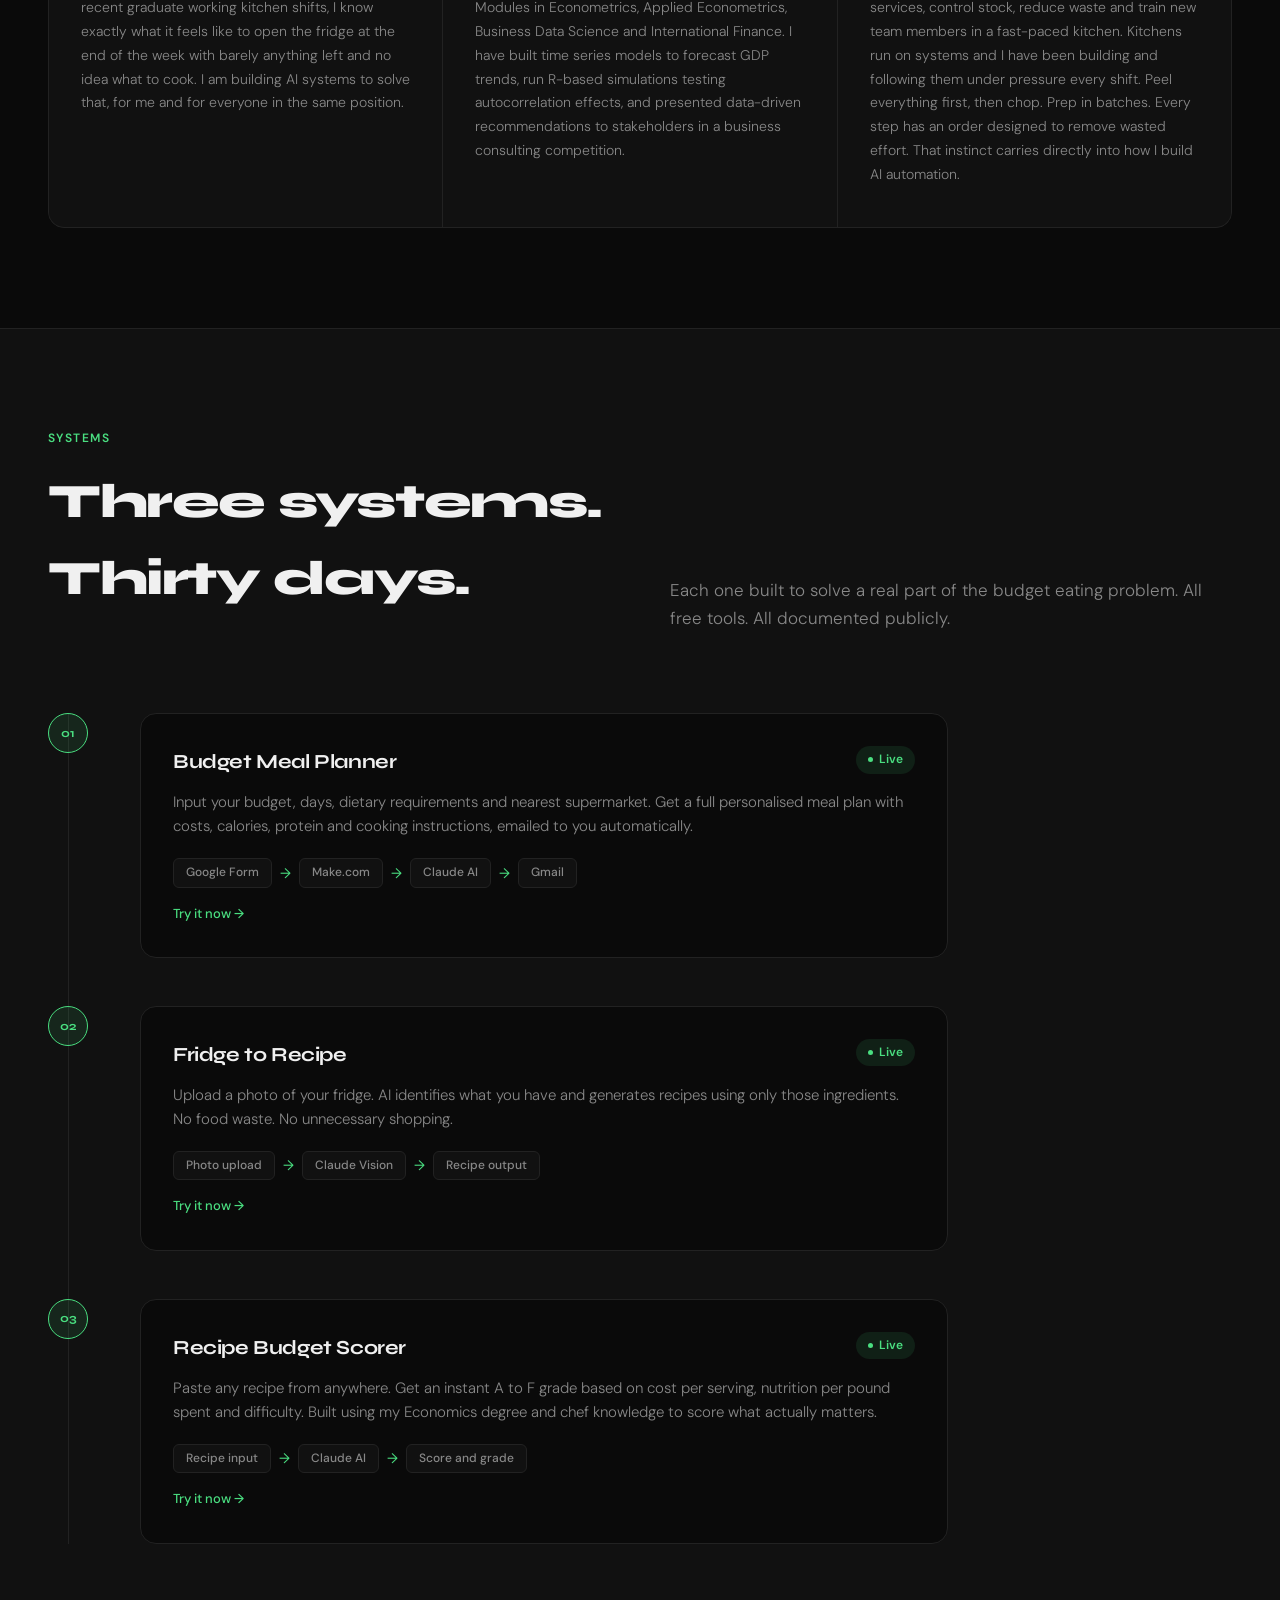
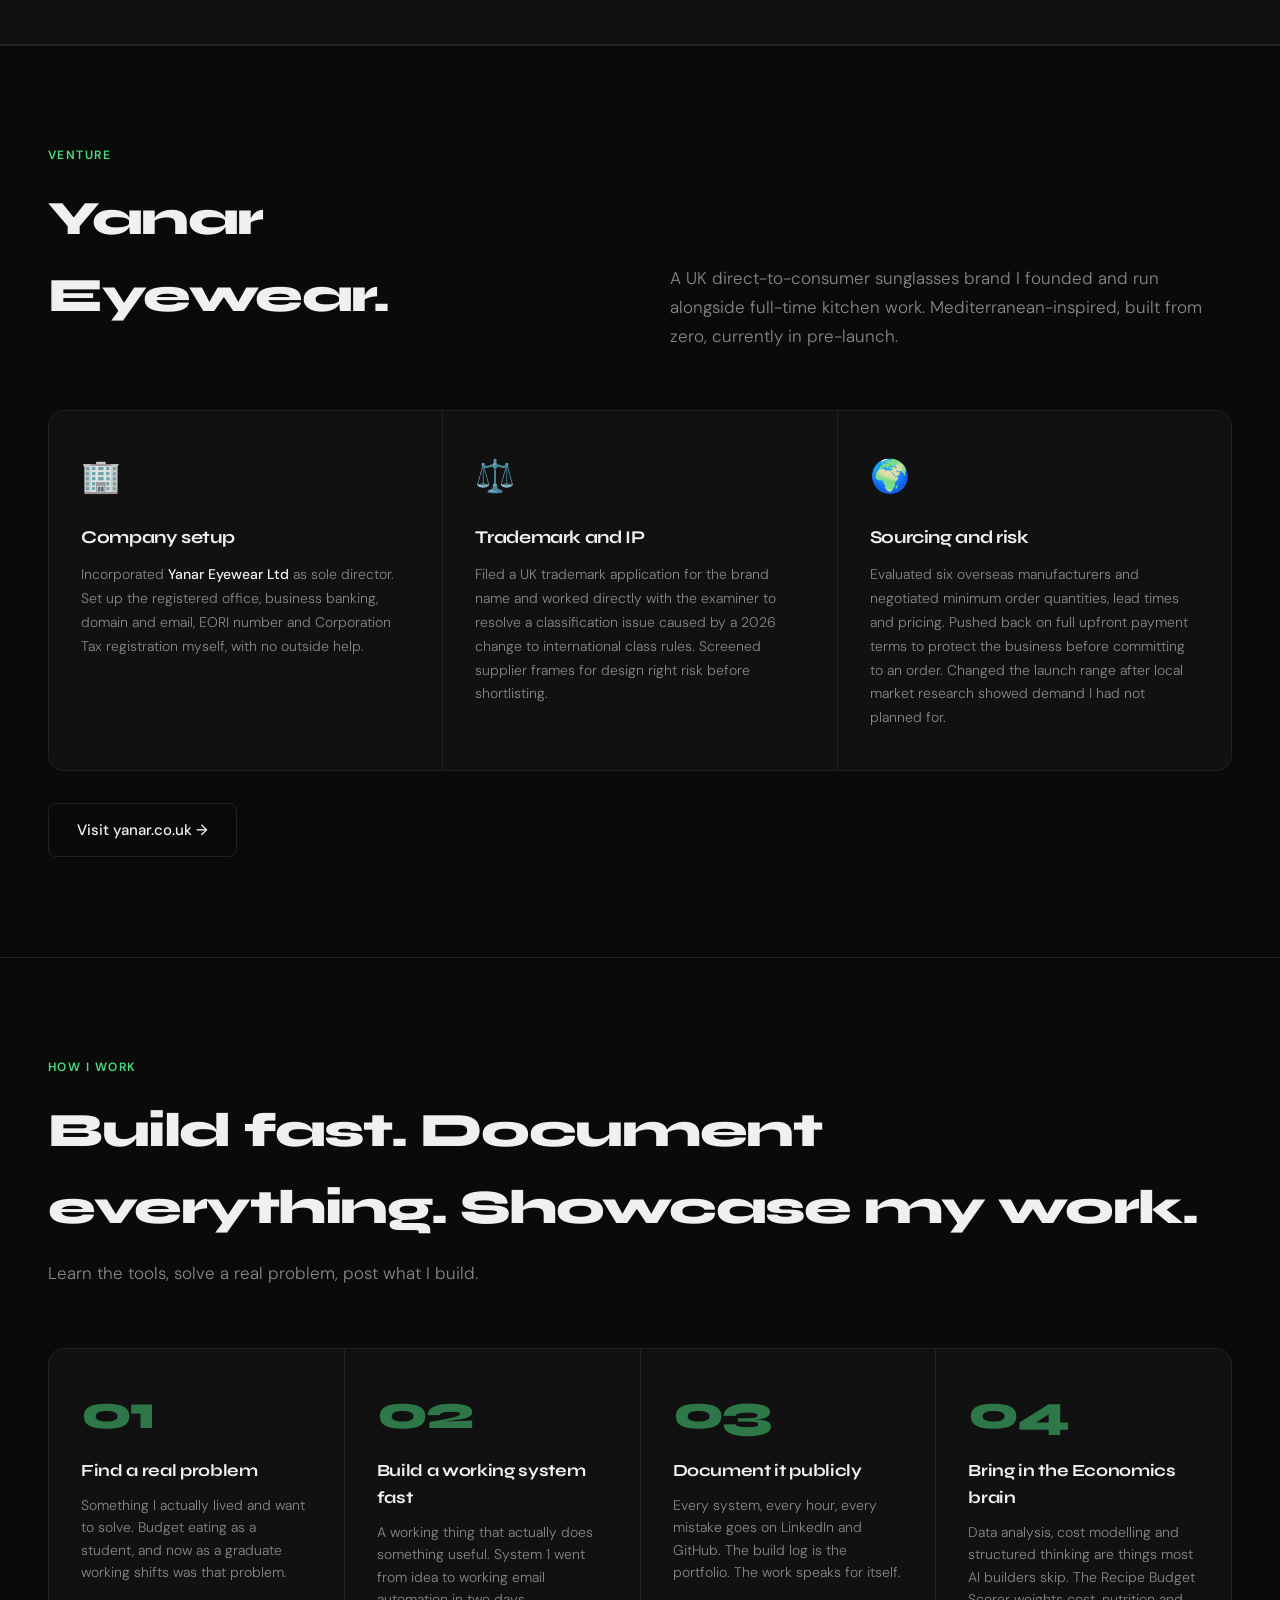
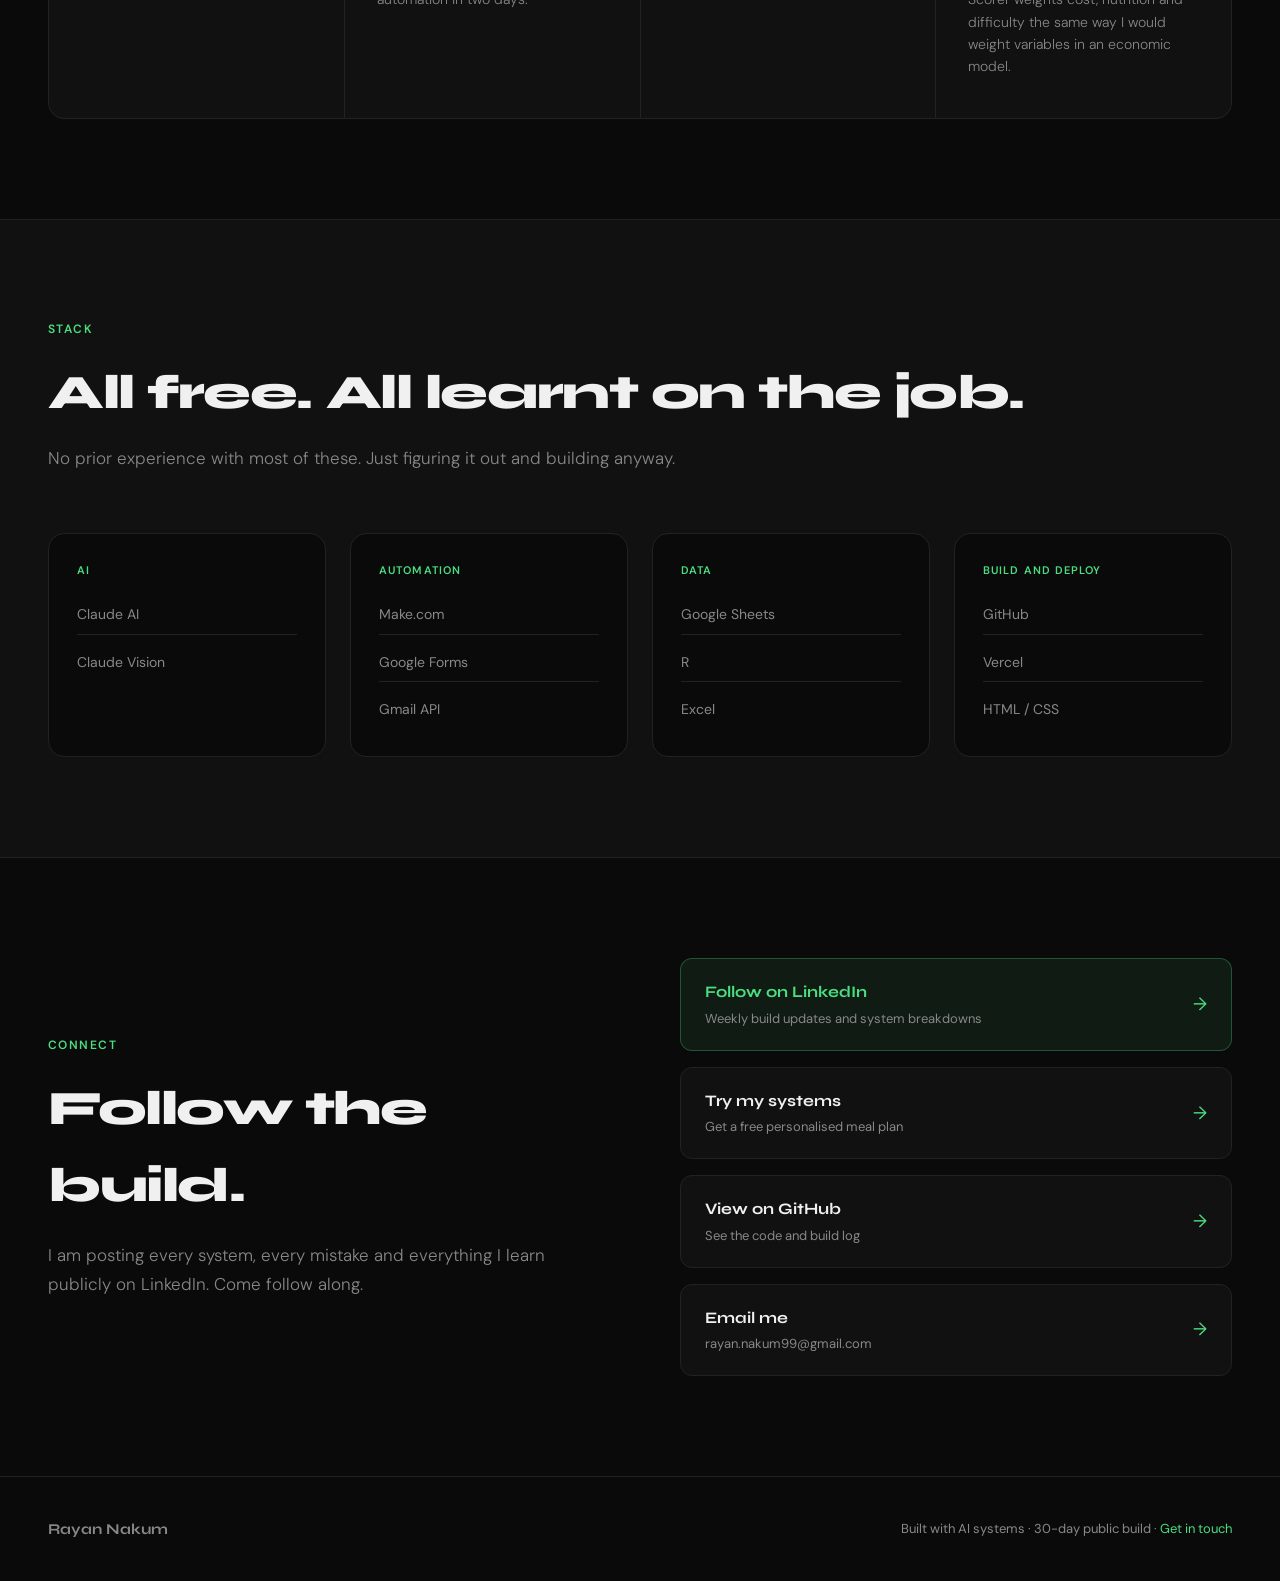
==== commit b40b3daf: "Update paragraph for clarity on payment terms" ====
--- a/index.html
+++ b/index.html
@@ -343,7 +343,7 @@
     <div class="about-col">
       <span class="about-col-icon">🌍</span>
       <h3>Sourcing and risk</h3>
-      <p>Evaluated six overseas manufacturers and negotiated minimum order quantities, lead times and pricing. Pushed back on full upfront payment terms to reduce counterparty risk. Changed the launch range after local market research showed demand I had not planned for.</p>
+      <p>Evaluated six overseas manufacturers and negotiated minimum order quantities, lead times and pricing. Pushed back on full upfront payment terms to protect the business before committing to an order. Changed the launch range after local market research showed demand I had not planned for.</p>
     </div>
   </div>
   <div style="margin-top: 32px;">
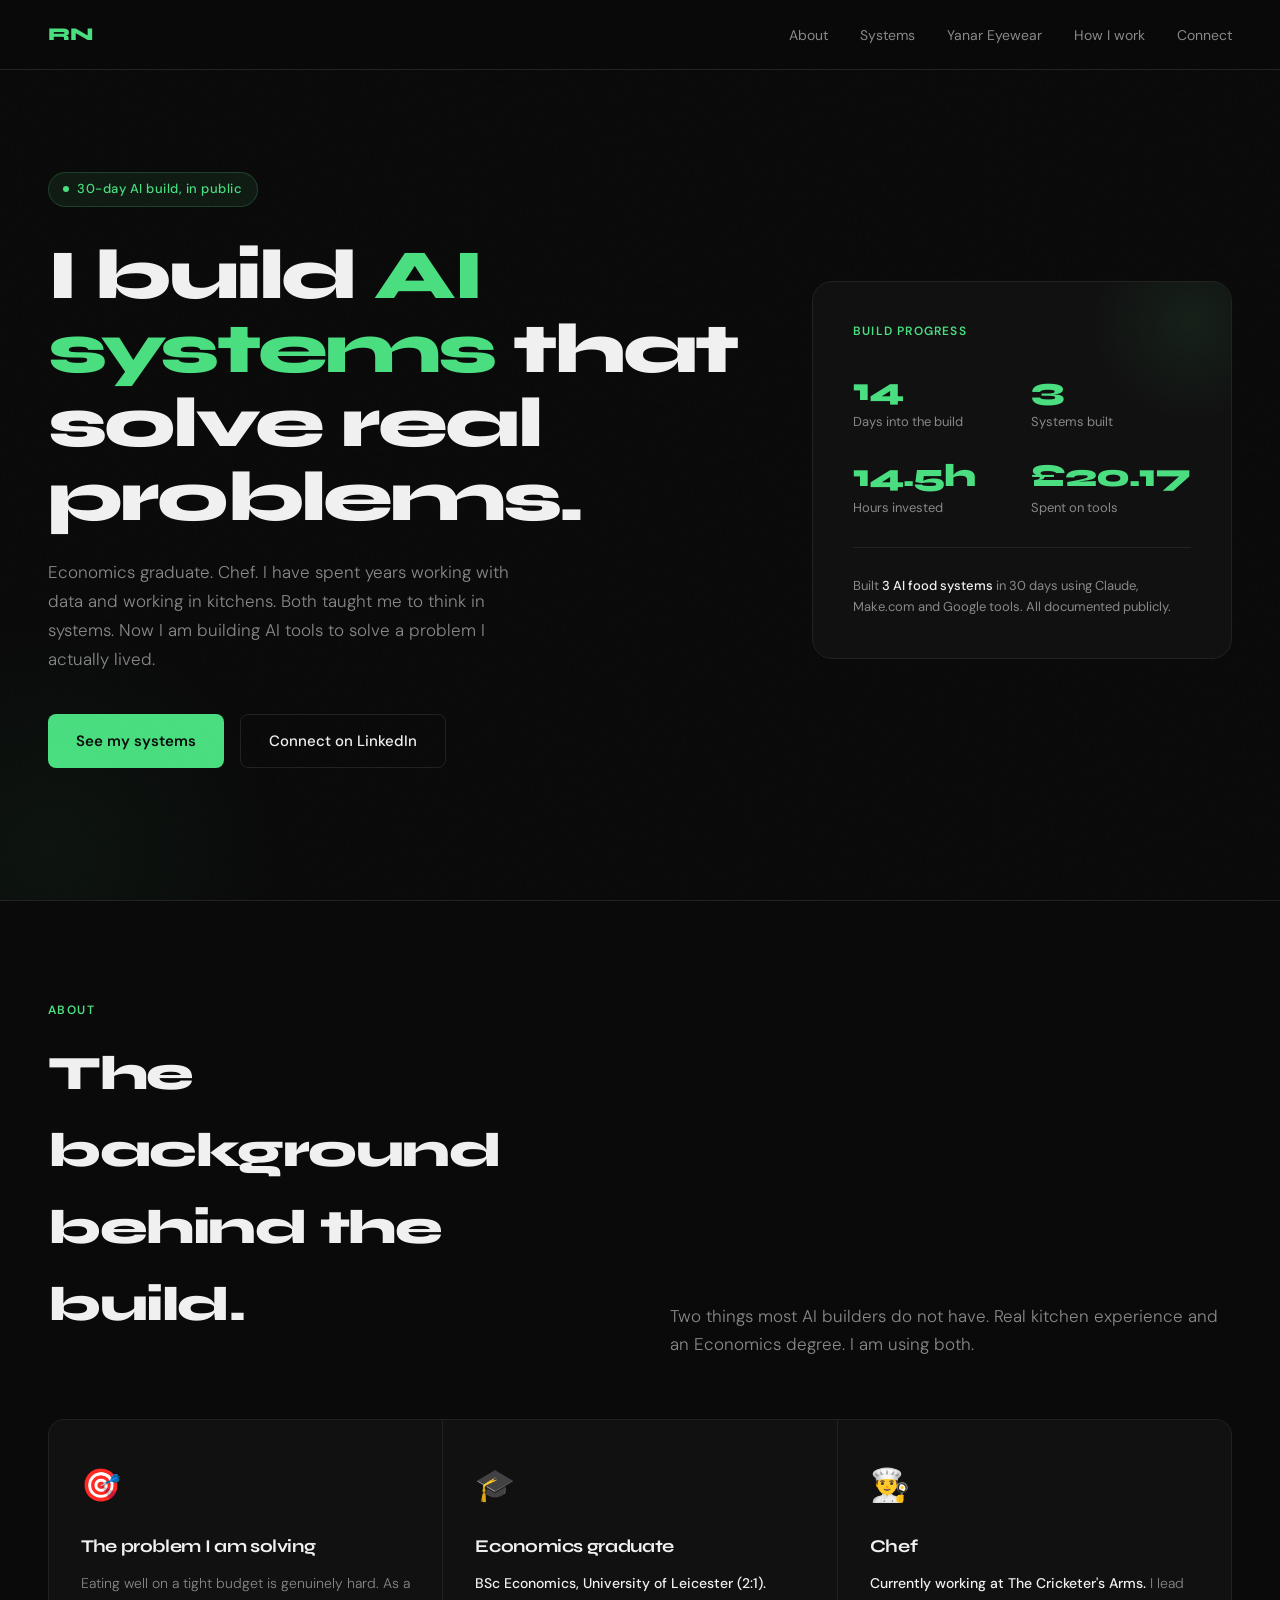
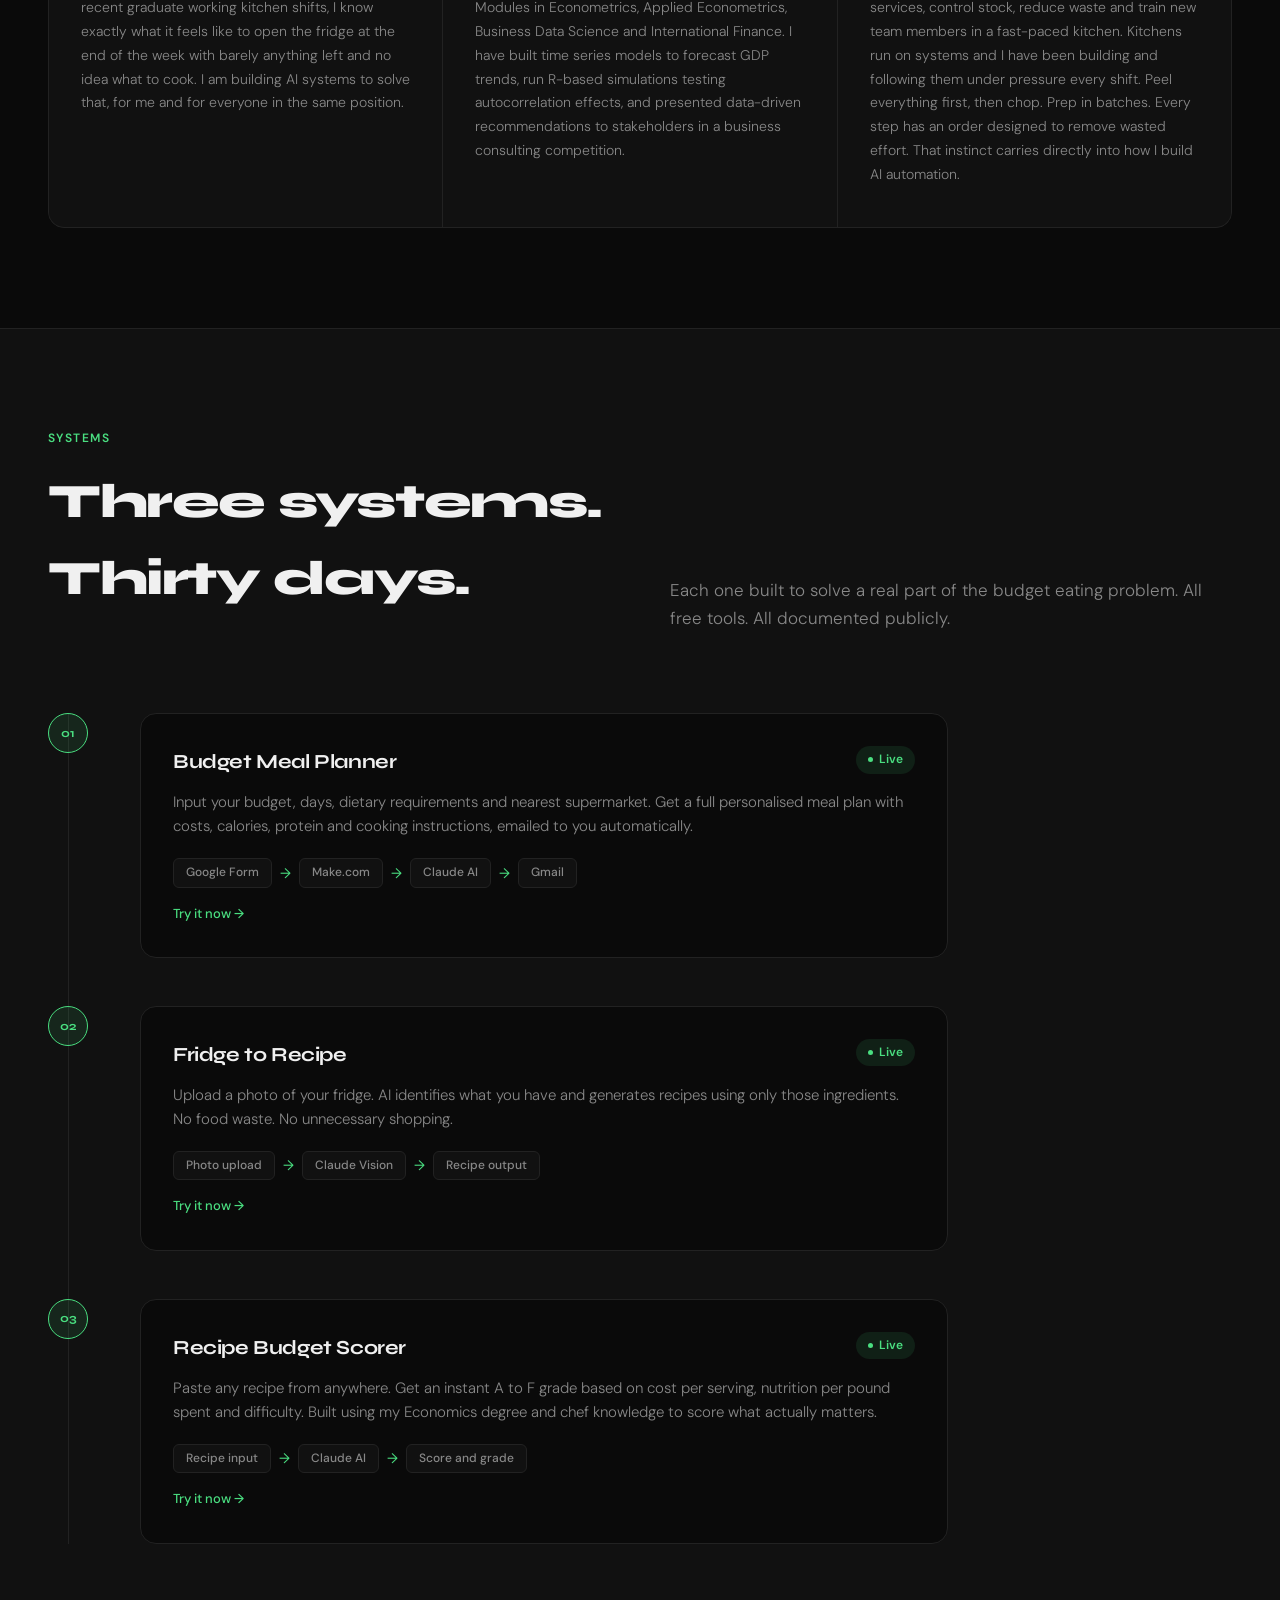
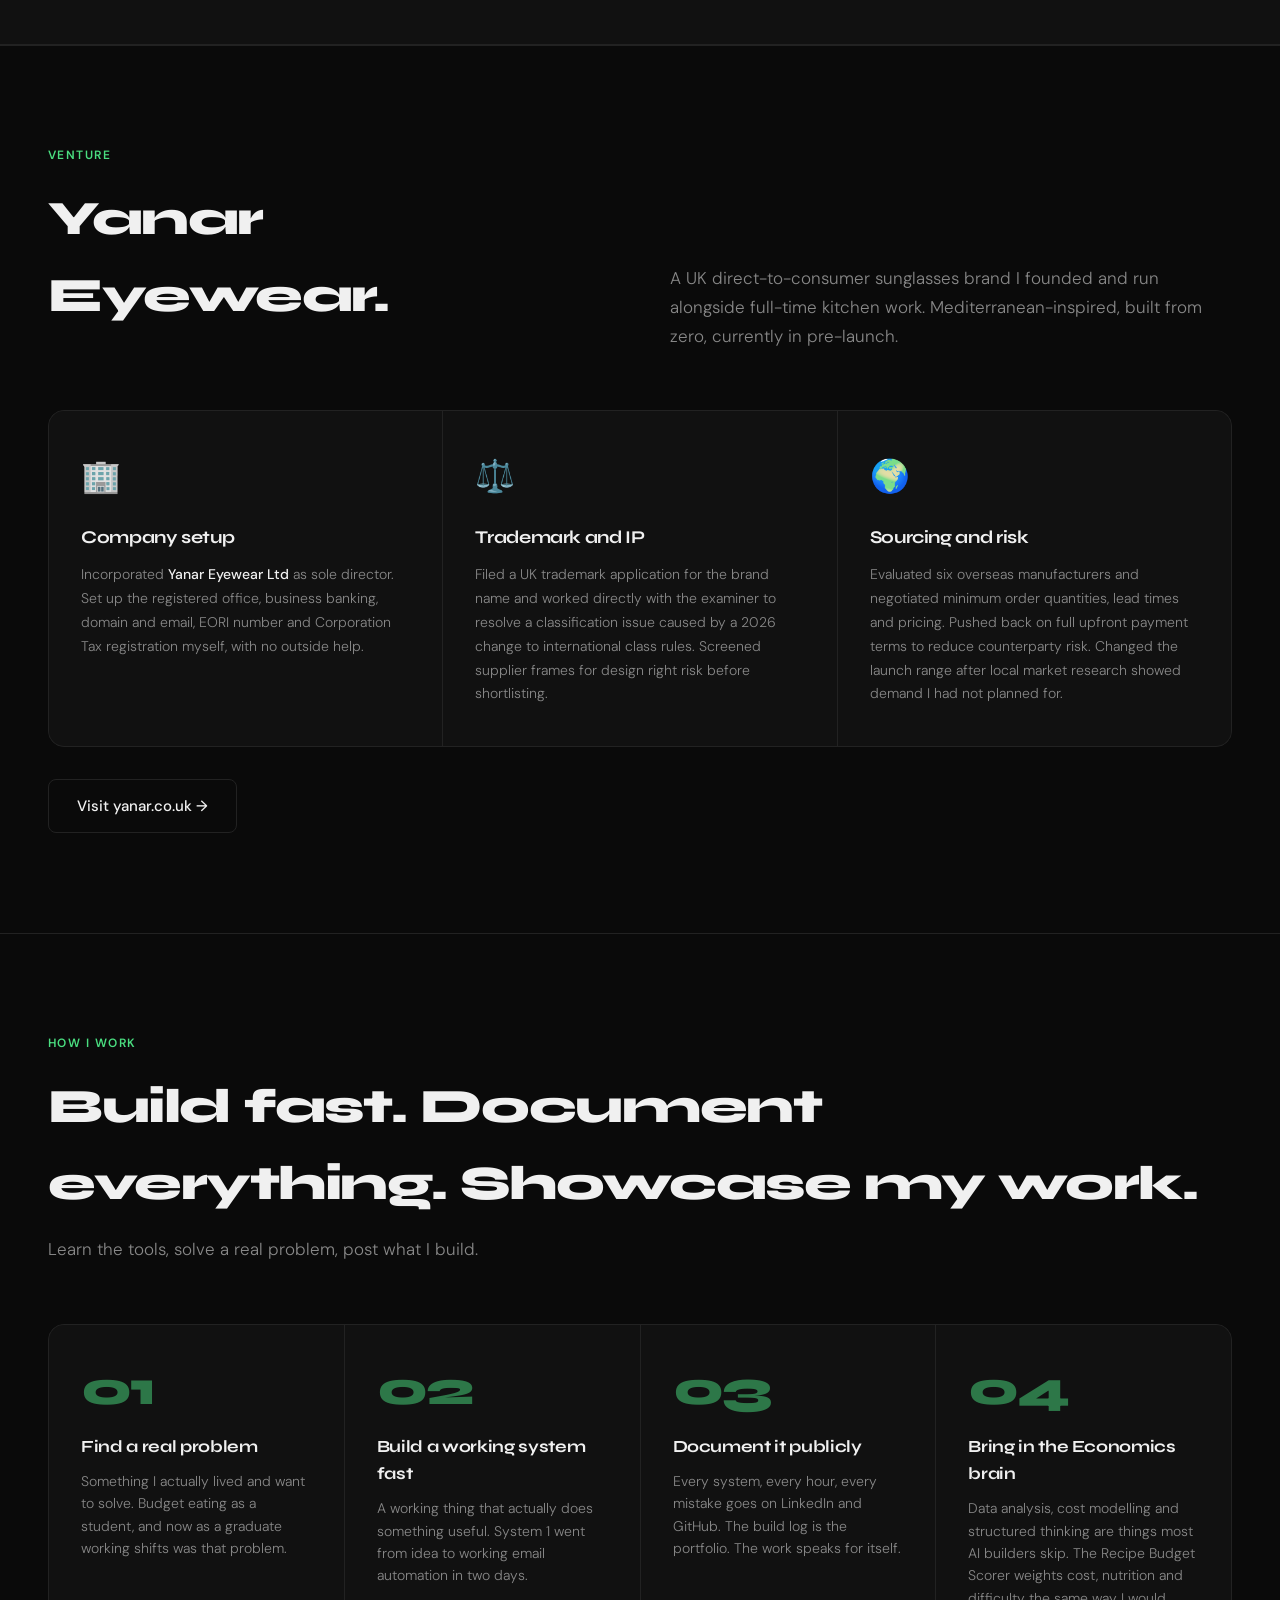
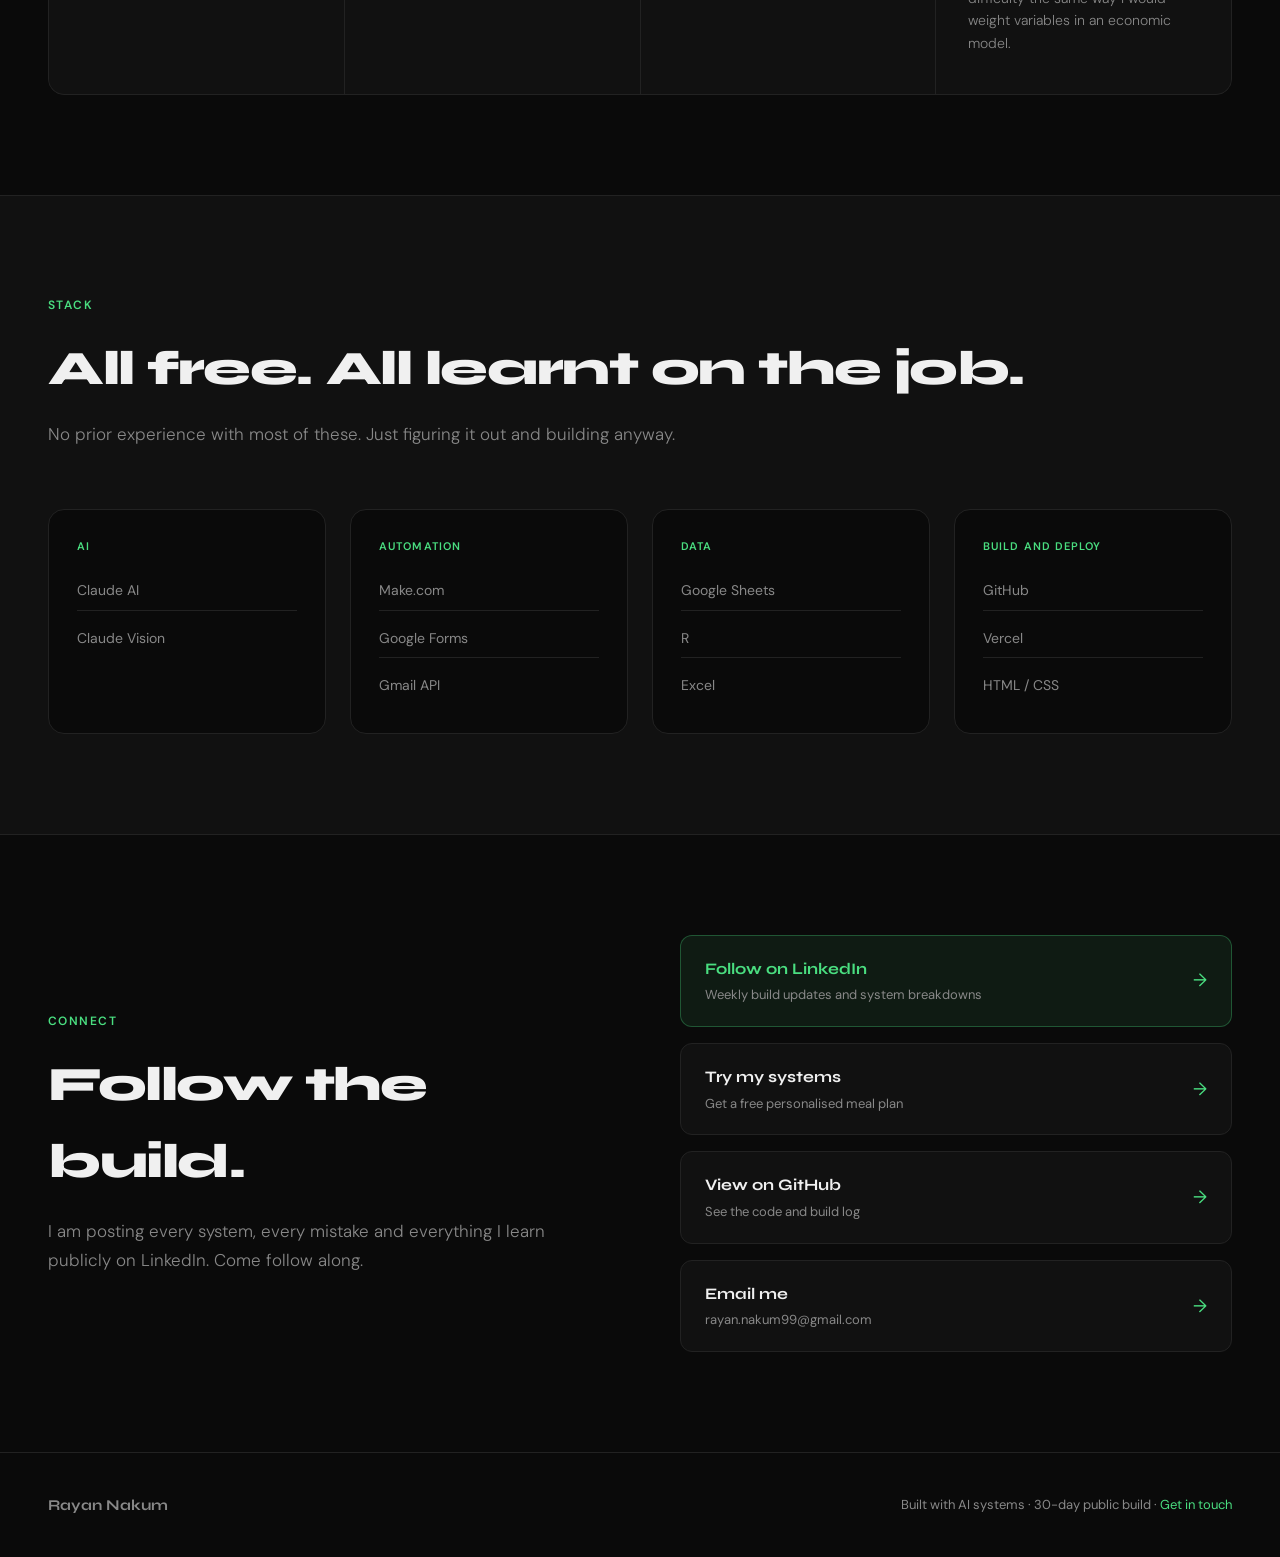
==== commit 2f6648b8: "Refine sourcing and risk description in index.html Updated the description of sourcing and risk to s" ====
--- a/index.html
+++ b/index.html
@@ -343,7 +343,7 @@
     <div class="about-col">
       <span class="about-col-icon">🌍</span>
       <h3>Sourcing and risk</h3>
-      <p>Evaluated six overseas manufacturers and negotiated minimum order quantities, lead times and pricing. Pushed back on full upfront payment terms to protect the business before committing to an order. Changed the launch range after local market research showed demand I had not planned for.</p>
+      <p>Evaluated six overseas manufacturers and negotiated minimum order quantities, lead times and pricing. Pushed back on full upfront payment terms to reduce counterparty risk. Changed the launch range after local market research showed demand I had not planned for.</p>
     </div>
   </div>
   <div style="margin-top: 32px;">
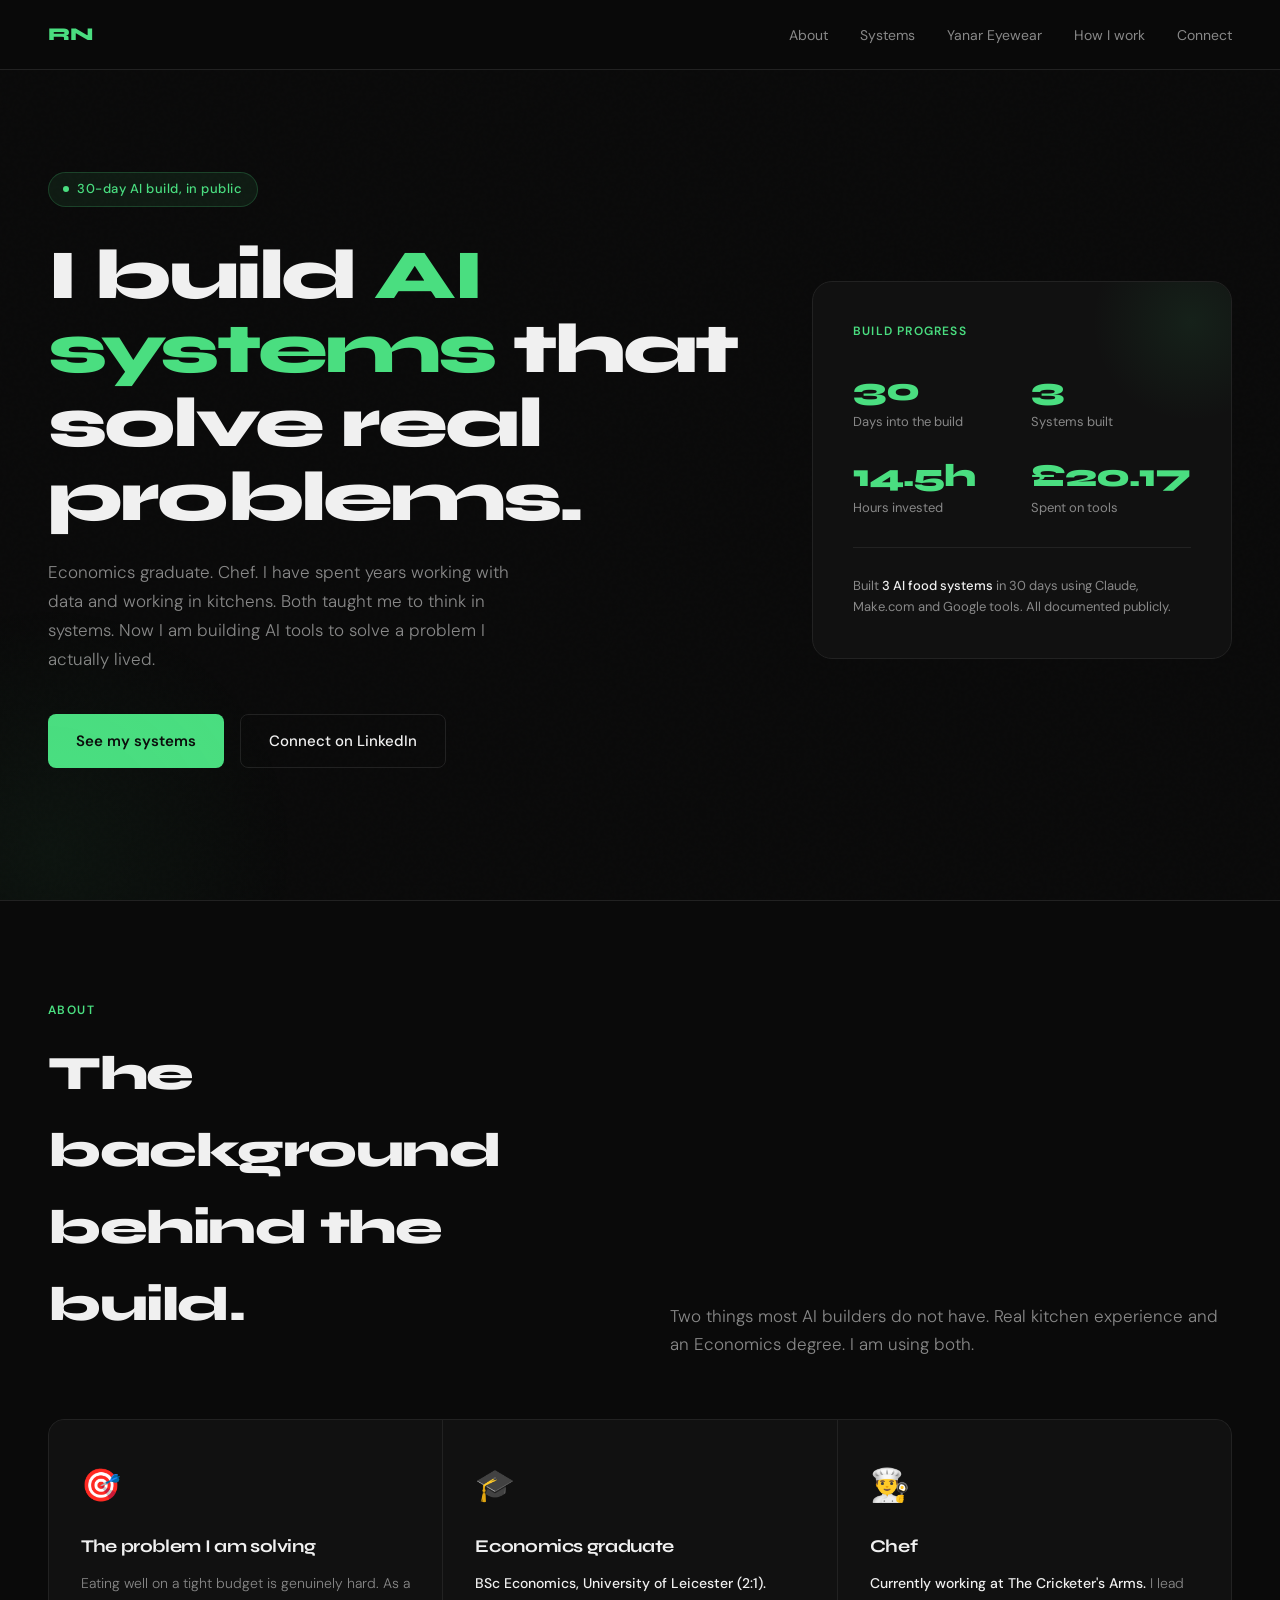
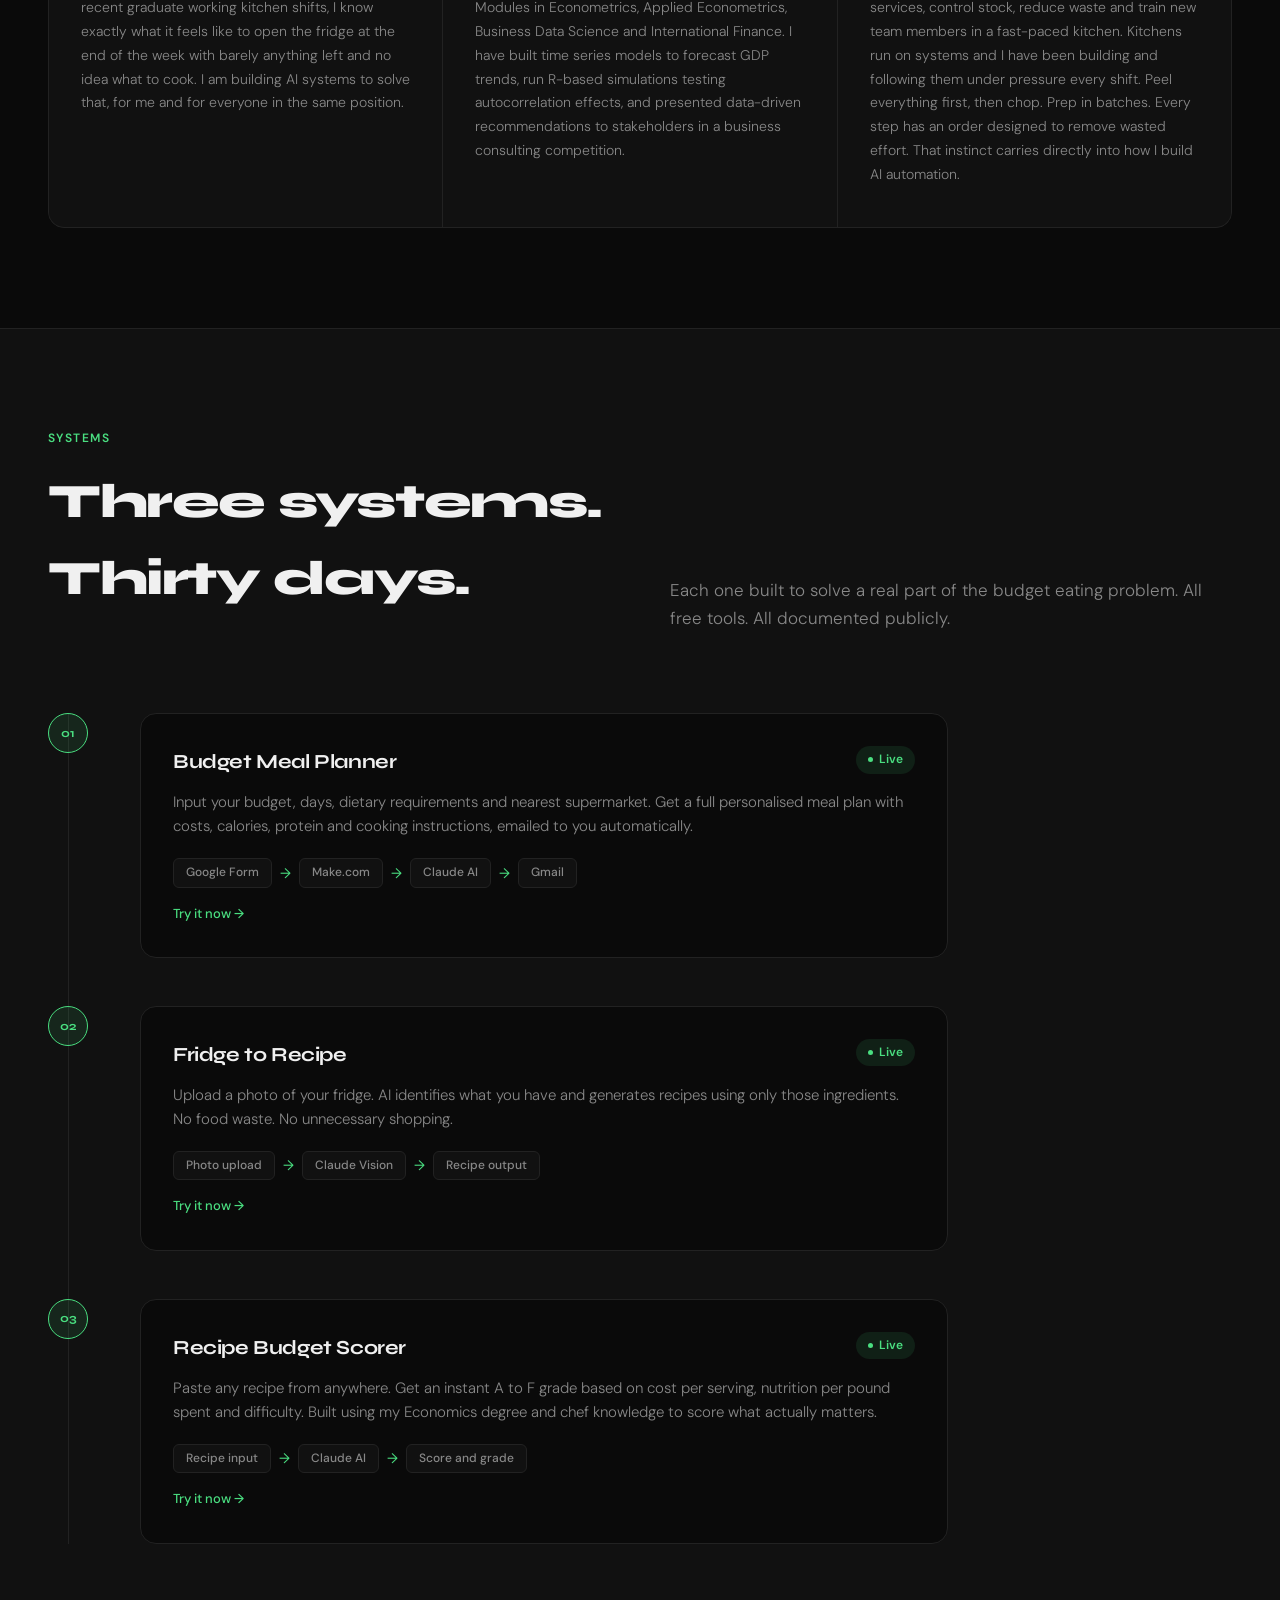
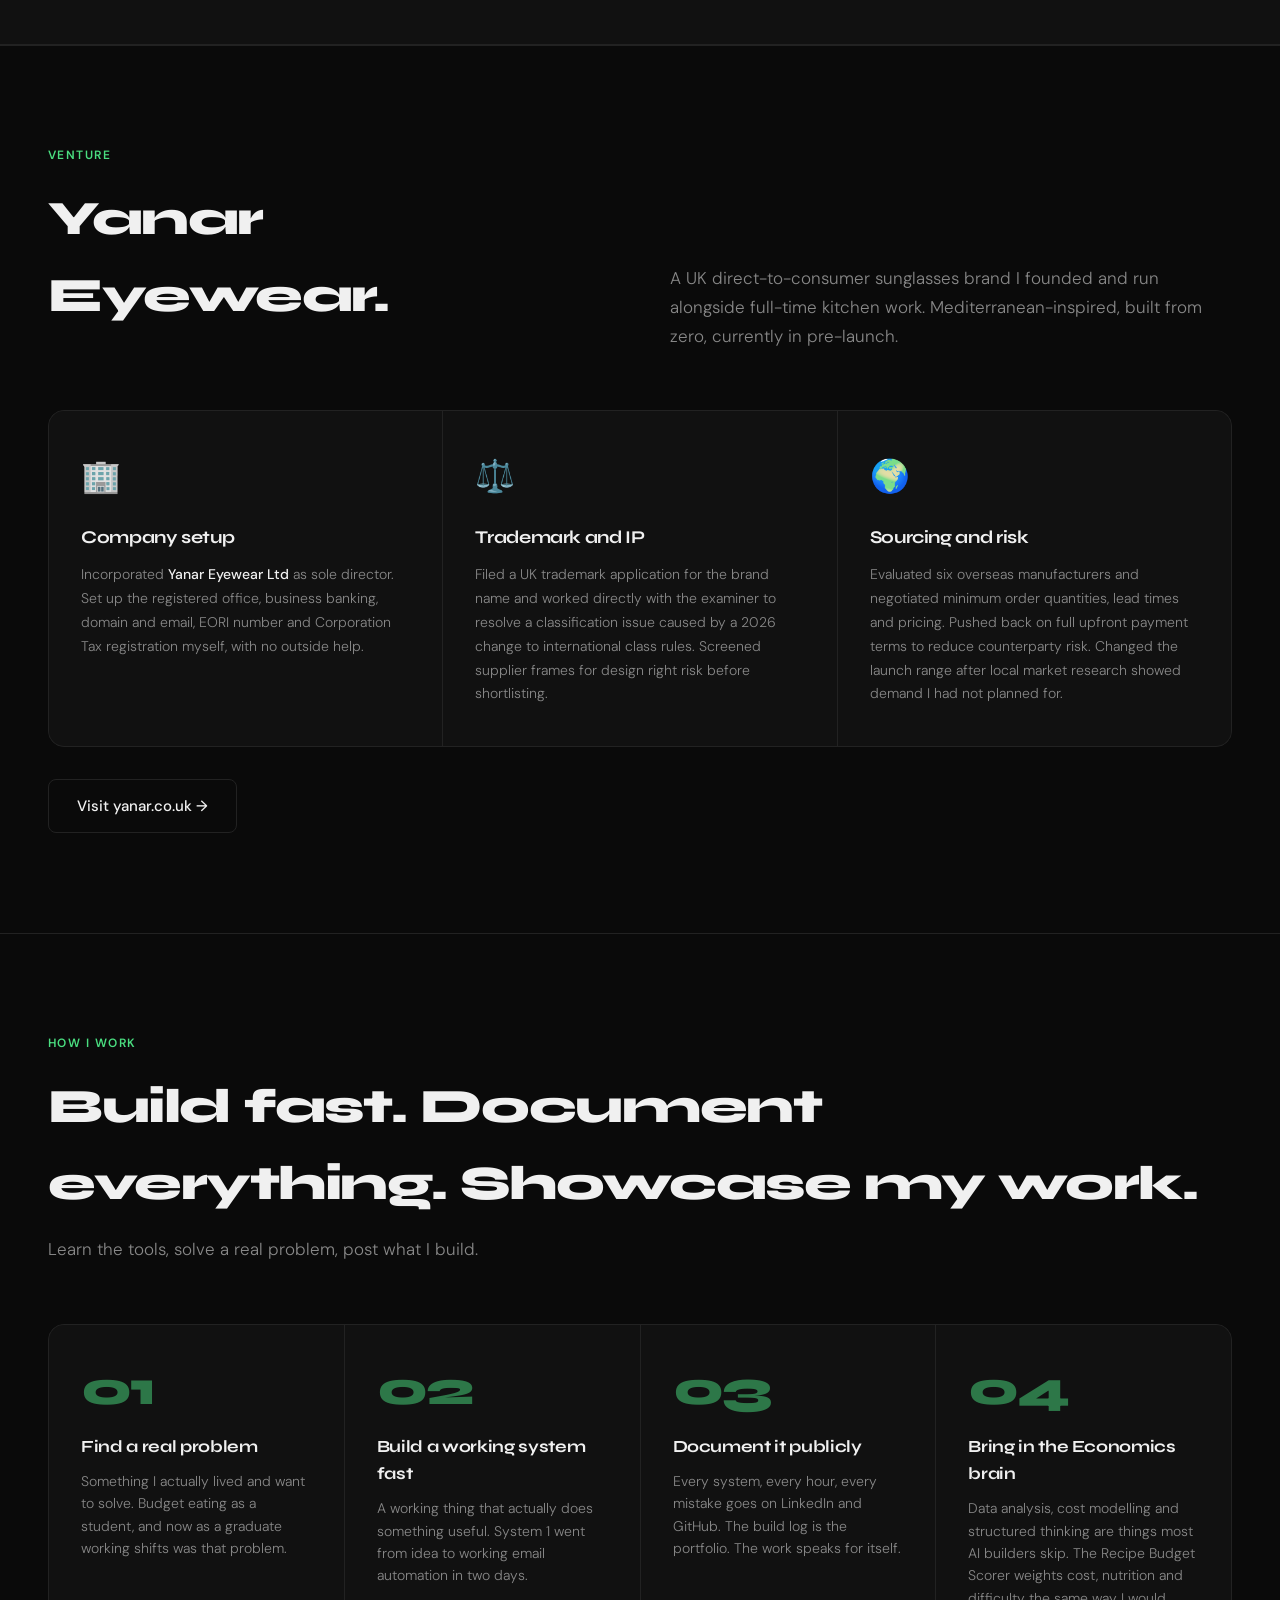
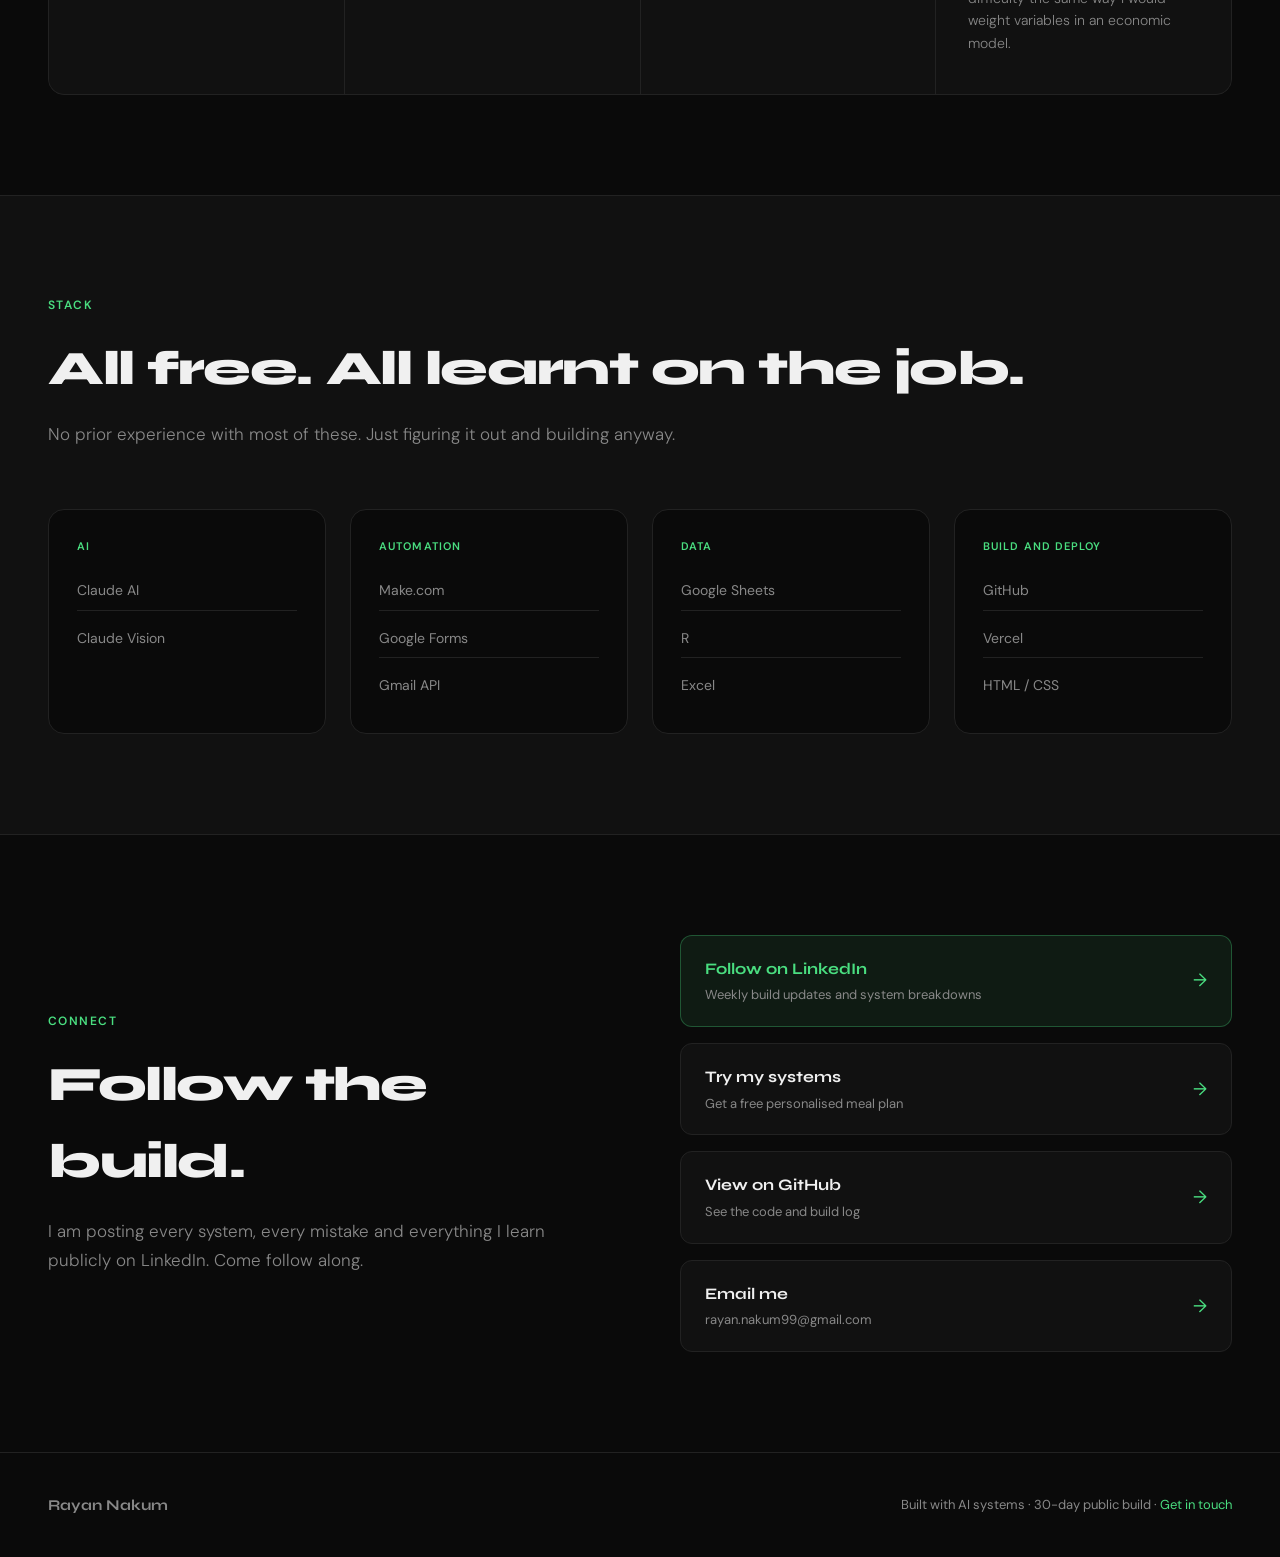
==== commit 2a18f9b3: "Update index.html" ====
--- a/index.html
+++ b/index.html
@@ -204,7 +204,7 @@
         <div class="stats-card-label">Build progress</div>
         <div class="stats-grid">
           <div class="stat-item">
-            <div class="stat-value">14</div>
+            <div class="stat-value">30</div>
             <div class="stat-label">Days into the build</div>
           </div>
           <div class="stat-item">
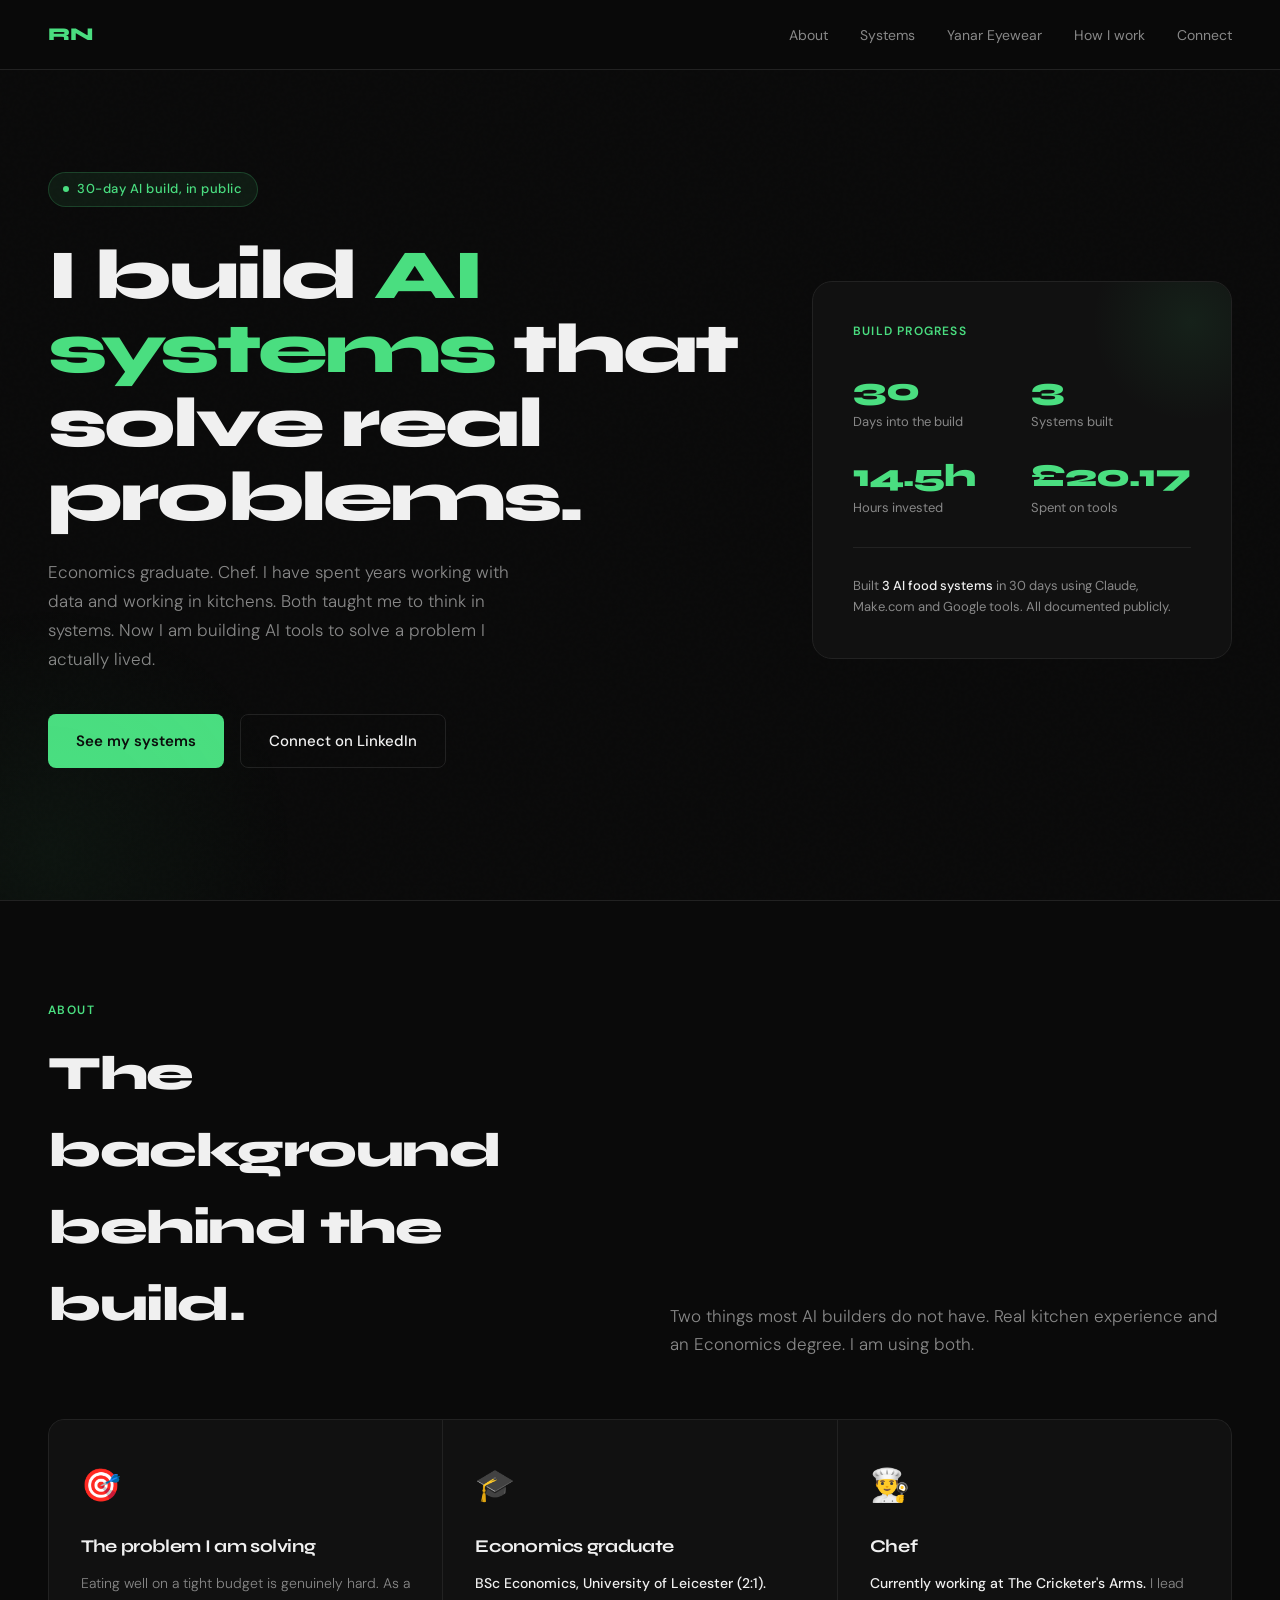
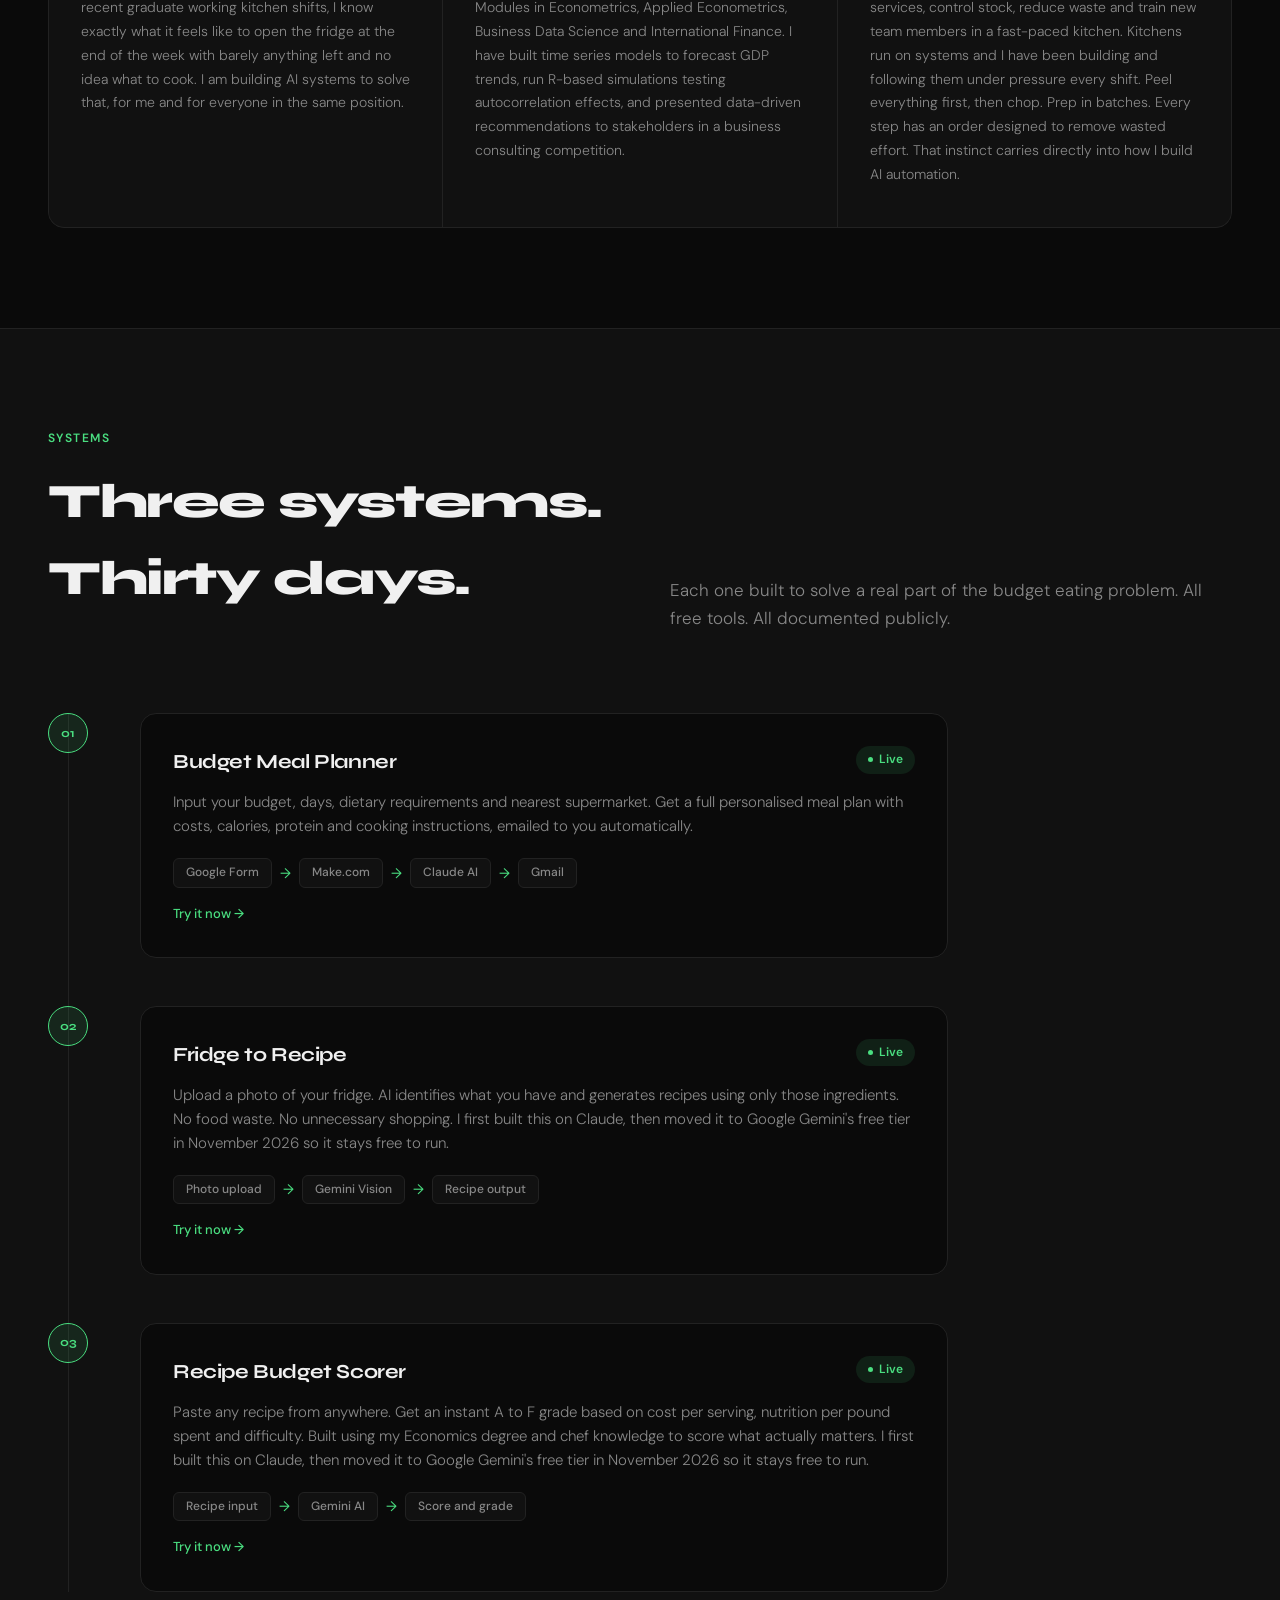
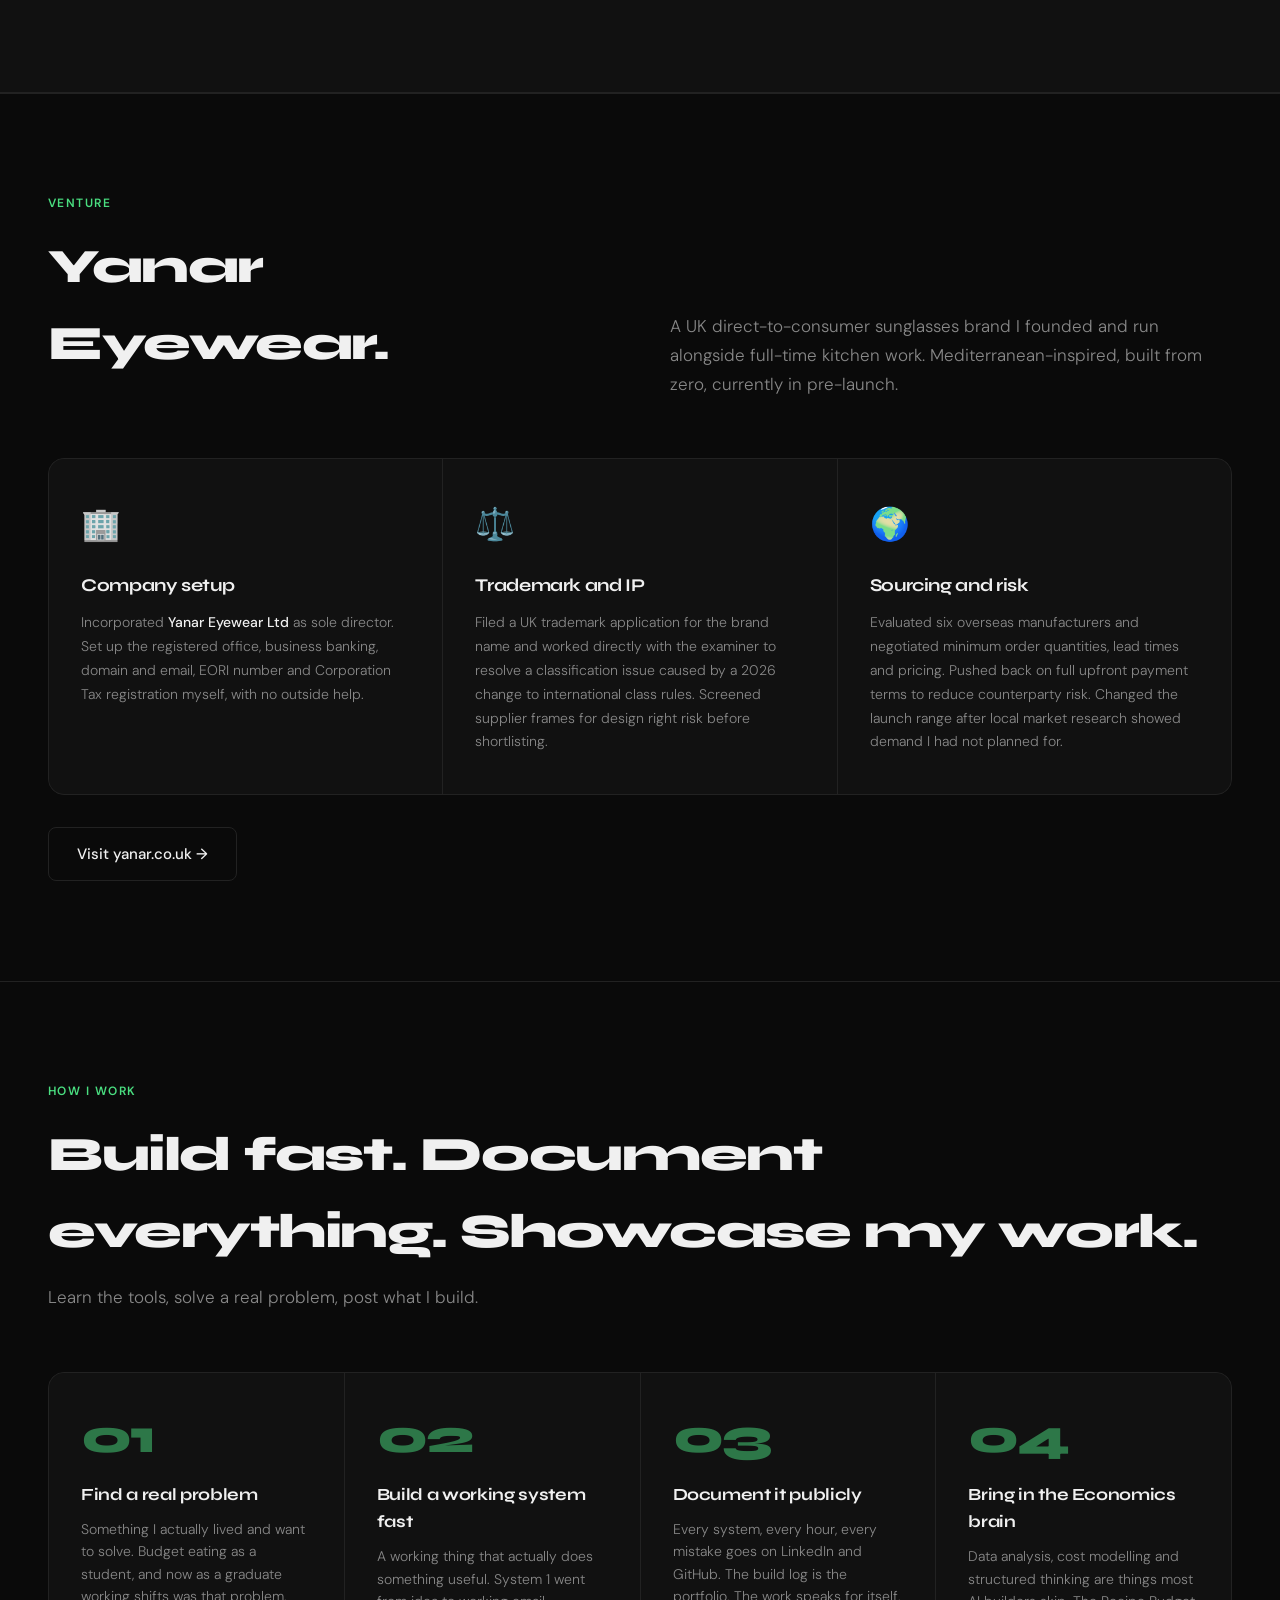
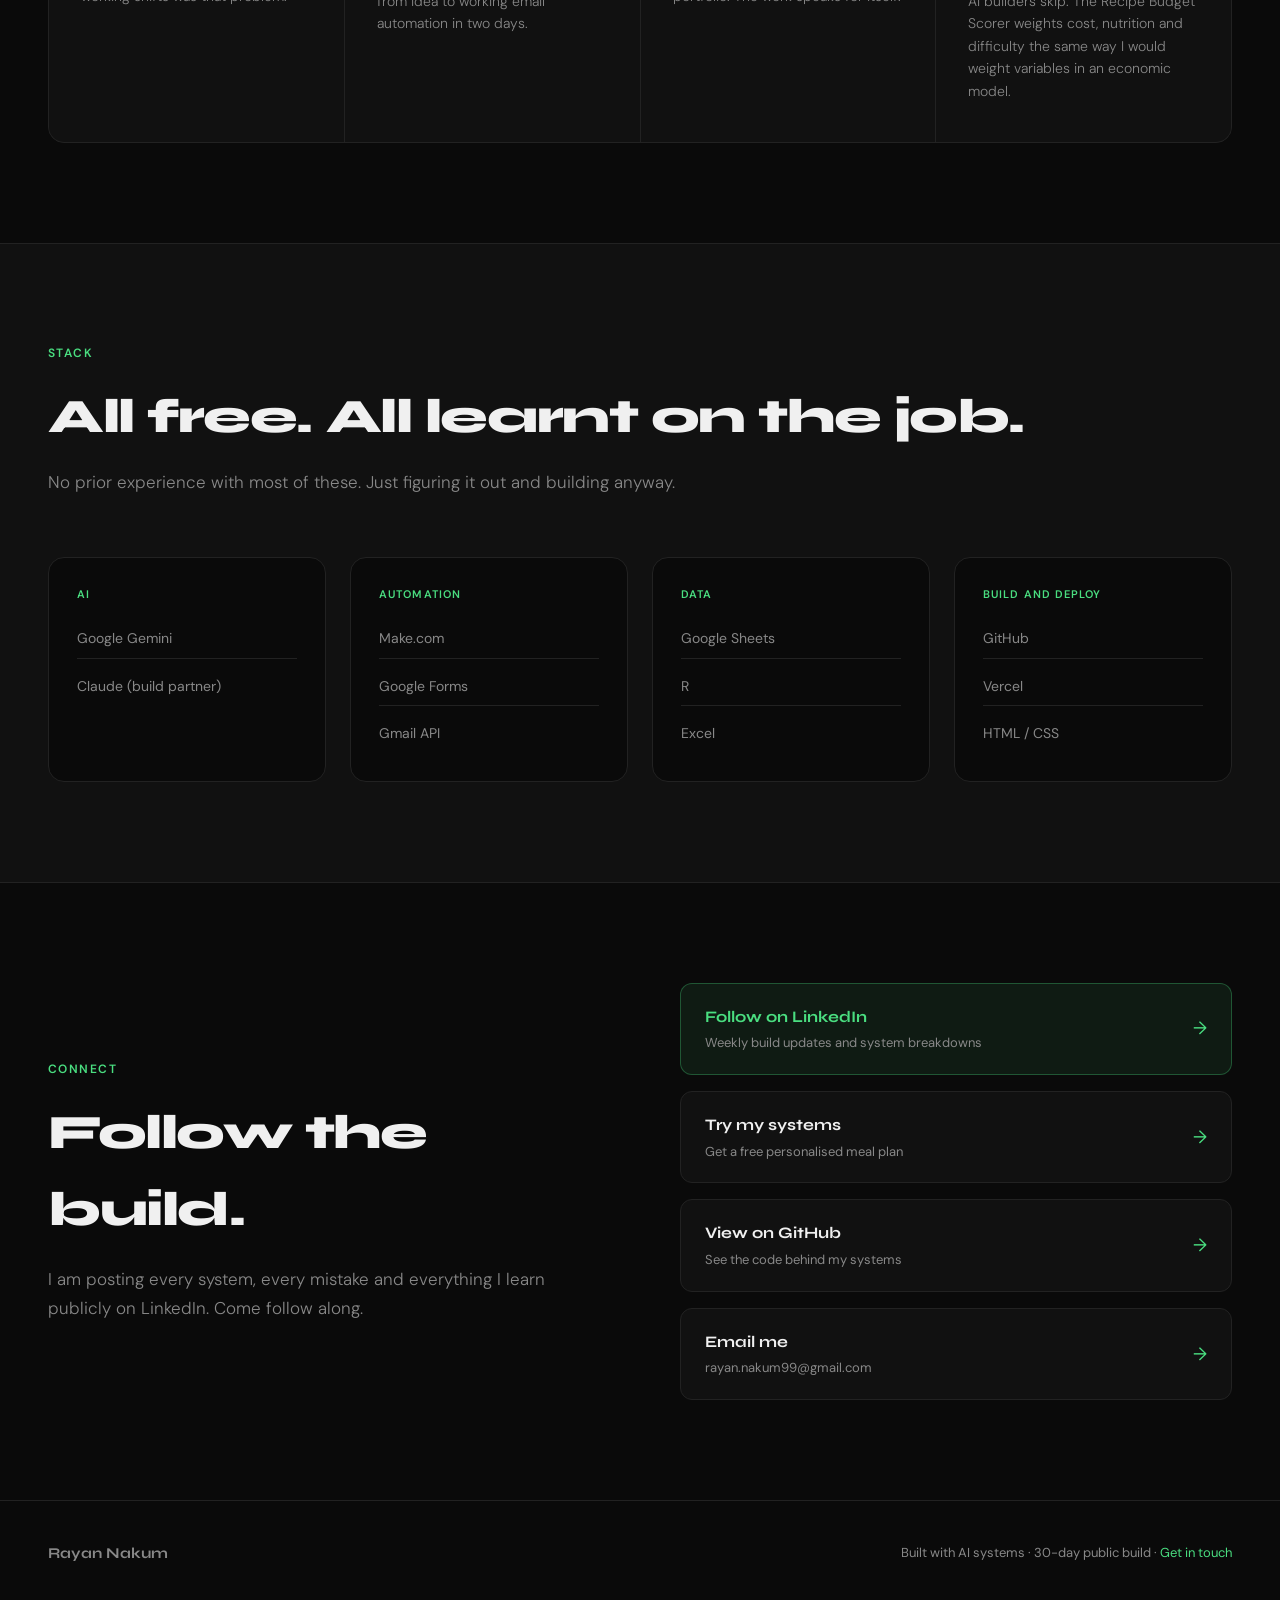
==== commit 5b2dcc84: "Add files via upload" ====
--- a/index.html
+++ b/index.html
@@ -289,15 +289,15 @@
             <span class="timeline-title">Fridge to Recipe</span>
             <span class="system-status status-live"><span class="status-dot"></span> Live</span>
           </div>
-          <p class="timeline-desc">Upload a photo of your fridge. AI identifies what you have and generates recipes using only those ingredients. No food waste. No unnecessary shopping.</p>
+          <p class="timeline-desc">Upload a photo of your fridge. AI identifies what you have and generates recipes using only those ingredients. No food waste. No unnecessary shopping. I first built this on Claude, then moved it to Google Gemini's free tier in November 2026 so it stays free to run.</p>
           <div class="timeline-flow">
             <span class="flow-step">Photo upload</span>
             <span class="flow-arrow">→</span>
-            <span class="flow-step">Claude Vision</span>
+            <span class="flow-step">Gemini Vision</span>
             <span class="flow-arrow">→</span>
             <span class="flow-step">Recipe output</span>
           </div>
-          <a href="/fridge-to-recipe" class="timeline-link">Try it now →</a>
+          <a href="https://tools.rayannakum.co.uk/fridge-to-recipe" class="timeline-link">Try it now →</a>
         </div>
       </div>
       <div class="timeline-item">
@@ -307,15 +307,15 @@
             <span class="timeline-title">Recipe Budget Scorer</span>
             <span class="system-status status-live"><span class="status-dot"></span> Live</span>
           </div>
-          <p class="timeline-desc">Paste any recipe from anywhere. Get an instant A to F grade based on cost per serving, nutrition per pound spent and difficulty. Built using my Economics degree and chef knowledge to score what actually matters.</p>
+          <p class="timeline-desc">Paste any recipe from anywhere. Get an instant A to F grade based on cost per serving, nutrition per pound spent and difficulty. Built using my Economics degree and chef knowledge to score what actually matters. I first built this on Claude, then moved it to Google Gemini's free tier in November 2026 so it stays free to run.</p>
           <div class="timeline-flow">
             <span class="flow-step">Recipe input</span>
             <span class="flow-arrow">→</span>
-            <span class="flow-step">Claude AI</span>
+            <span class="flow-step">Gemini AI</span>
             <span class="flow-arrow">→</span>
             <span class="flow-step">Score and grade</span>
           </div>
-          <a href="/recipe-scorer" class="timeline-link">Try it now →</a>
+          <a href="https://tools.rayannakum.co.uk/recipe-scorer" class="timeline-link">Try it now →</a>
         </div>
       </div>
     </div>
@@ -387,8 +387,8 @@
       <div class="stack-cat">
         <div class="stack-cat-label">AI</div>
         <div class="stack-items">
-          <div class="stack-item">Claude AI</div>
-          <div class="stack-item">Claude Vision</div>
+          <div class="stack-item">Google Gemini</div>
+          <div class="stack-item">Claude (build partner)</div>
         </div>
       </div>
       <div class="stack-cat">
@@ -439,10 +439,10 @@
         </div>
         <span class="connect-link-arrow">→</span>
       </a>
-      <a href="https://github.com/rayannakum99/ai-food-systems" target="_blank" class="connect-link">
+      <a href="https://github.com/rayannakum99/ai-food-systems-tools" target="_blank" class="connect-link">
         <div class="connect-link-left">
           <span class="connect-link-title">View on GitHub</span>
-          <span class="connect-link-sub">See the code and build log</span>
+          <span class="connect-link-sub">See the code behind my systems</span>
         </div>
         <span class="connect-link-arrow">→</span>
       </a>
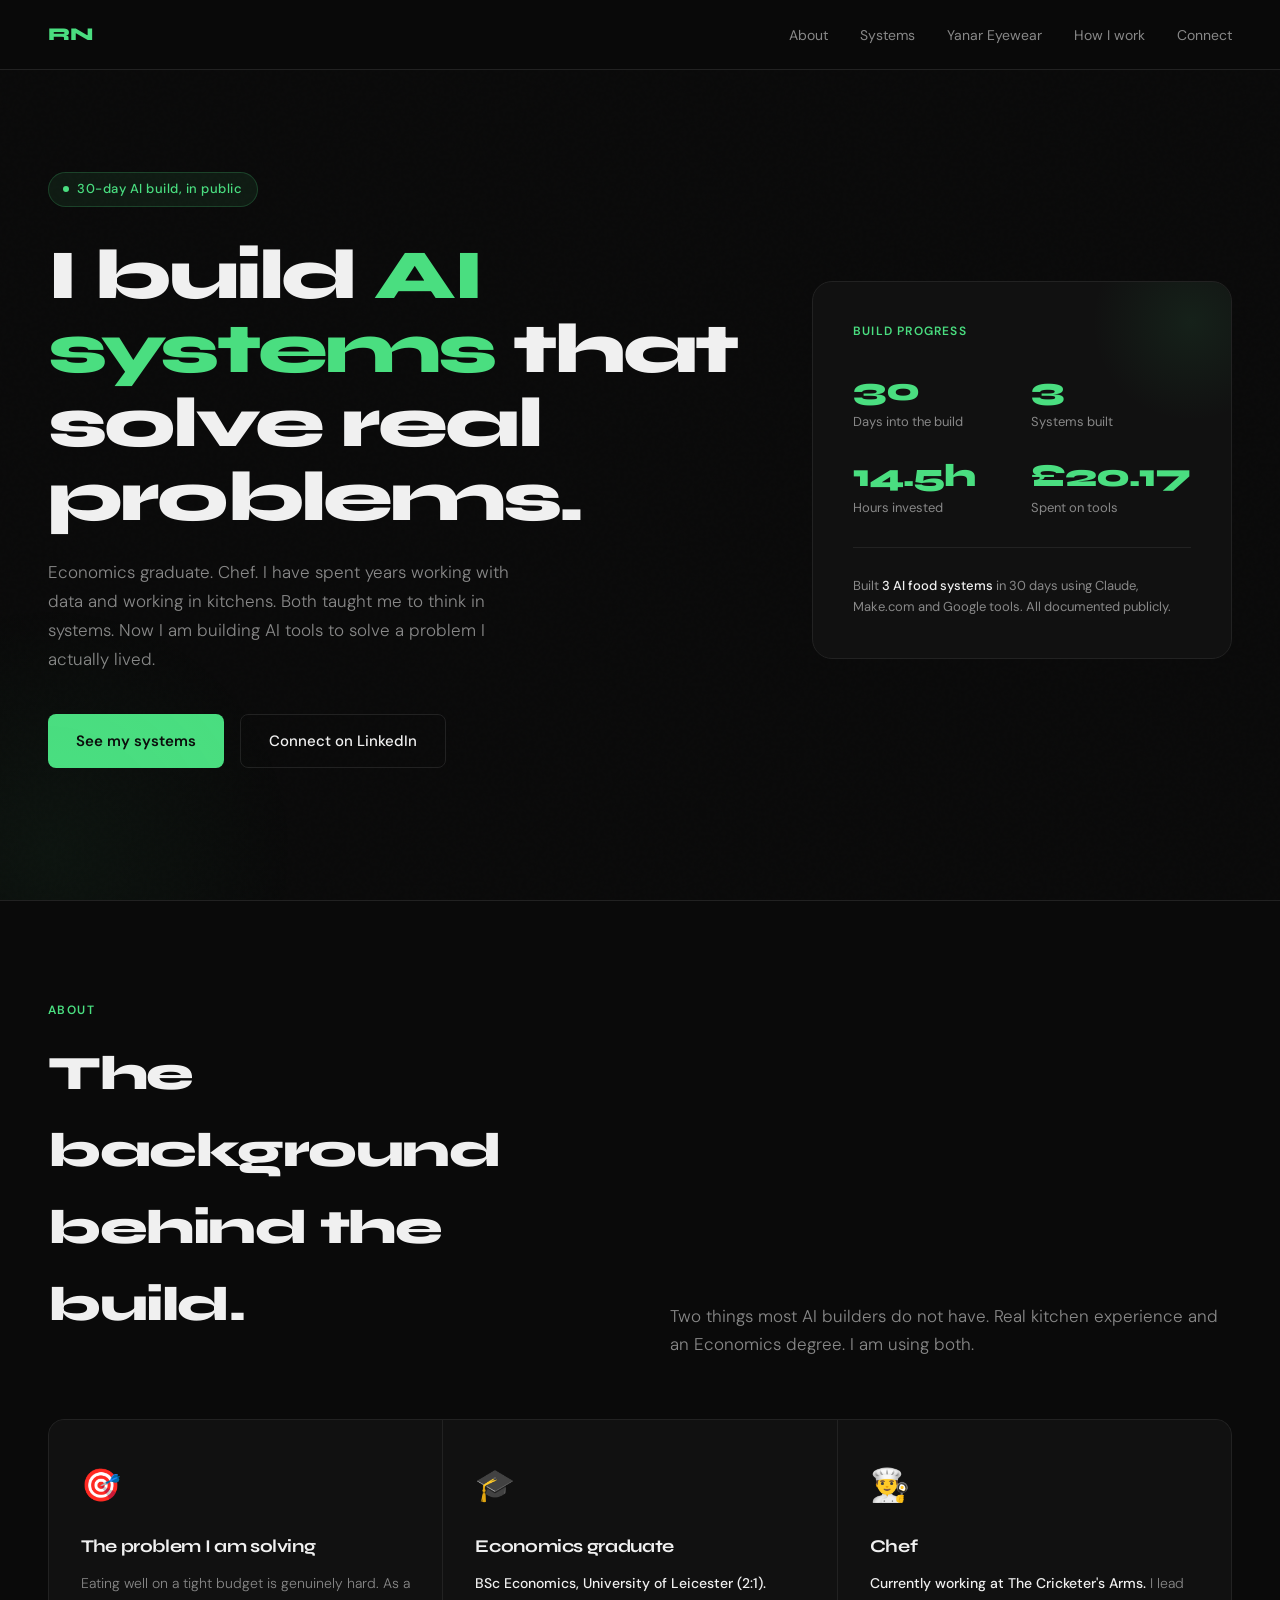
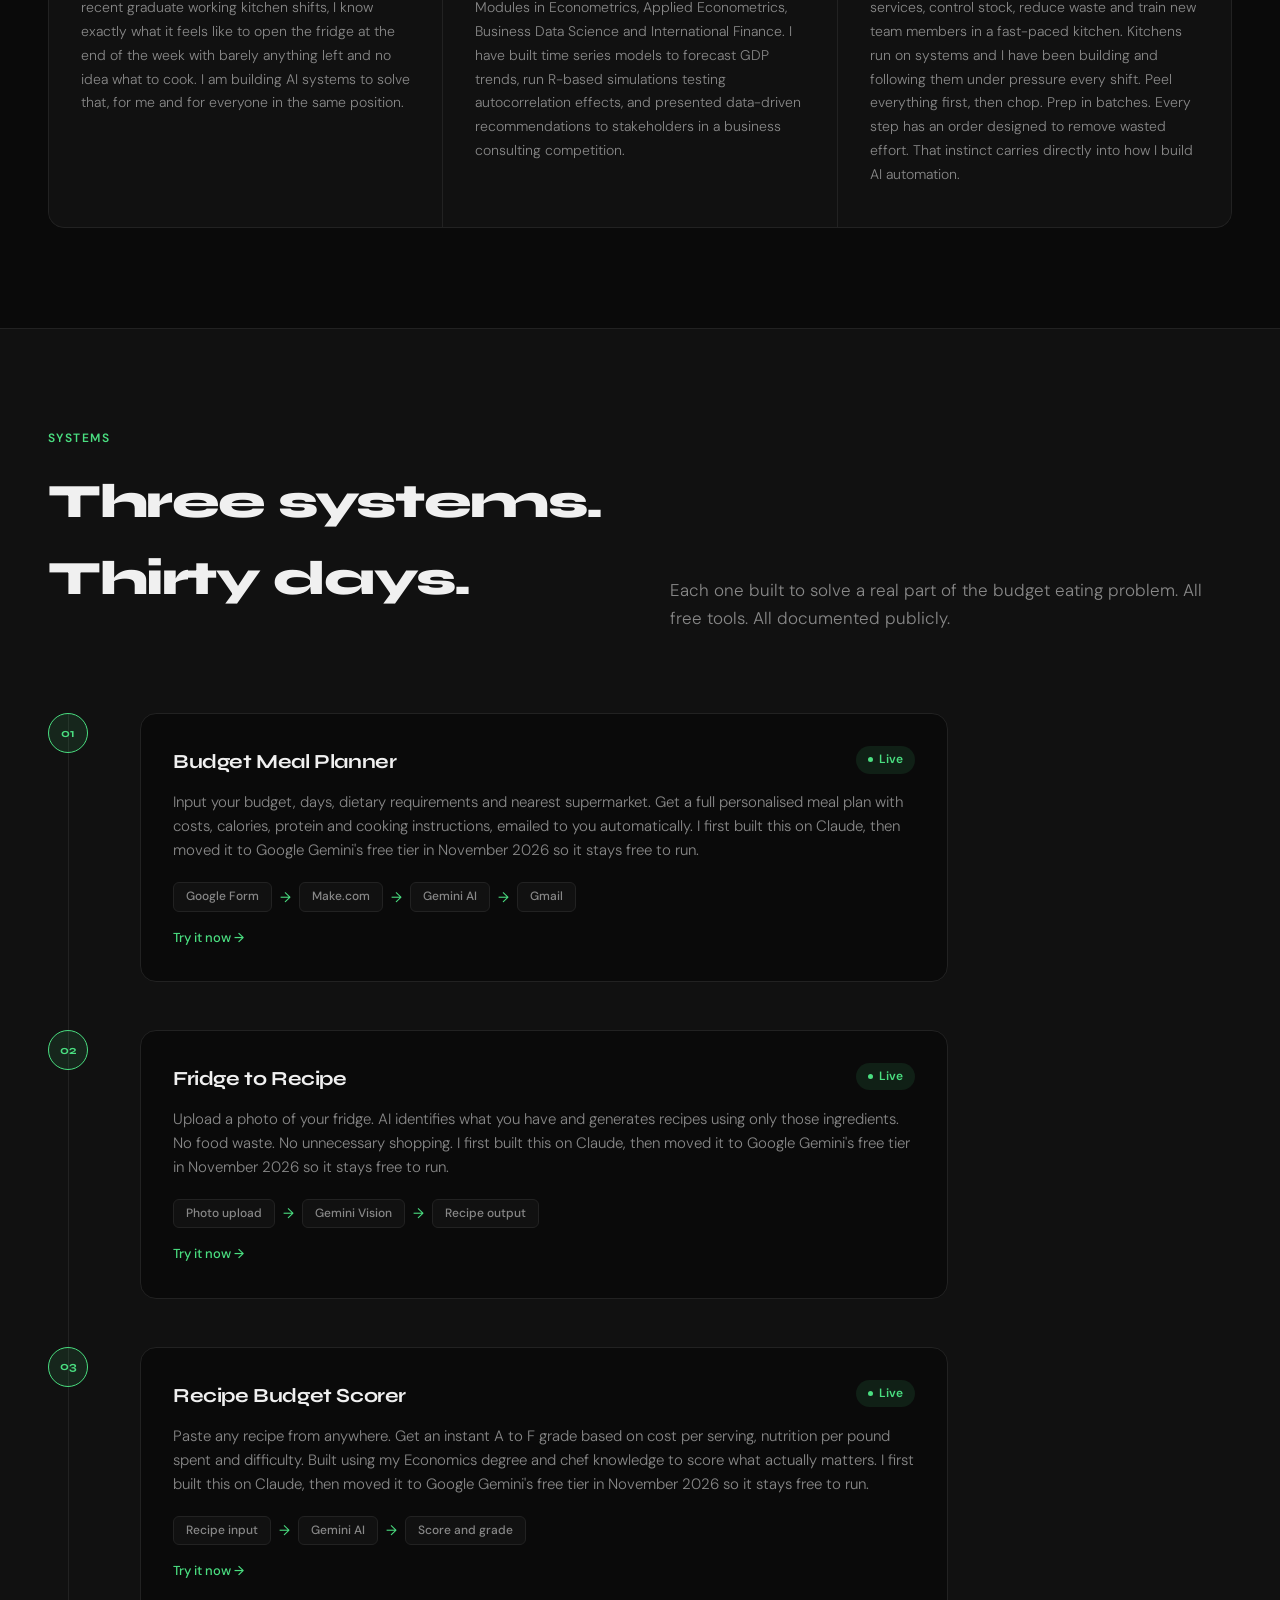
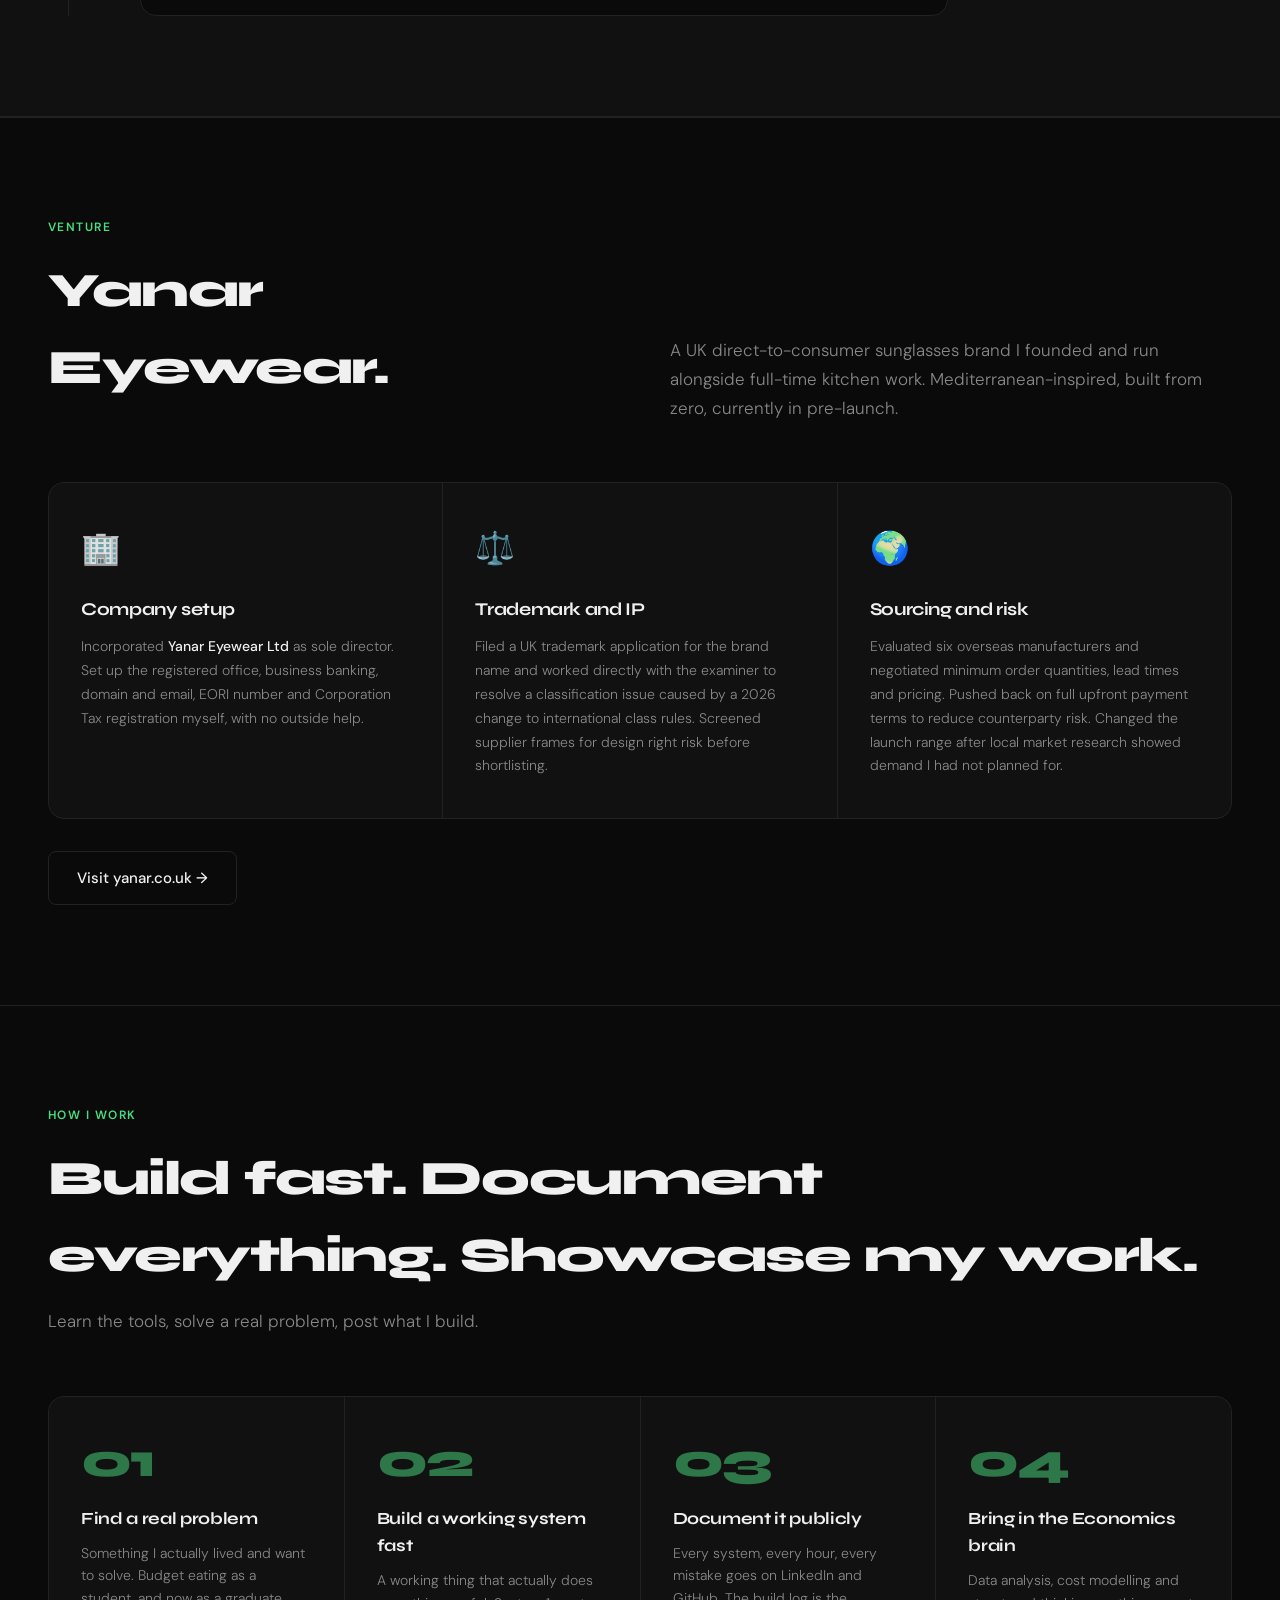
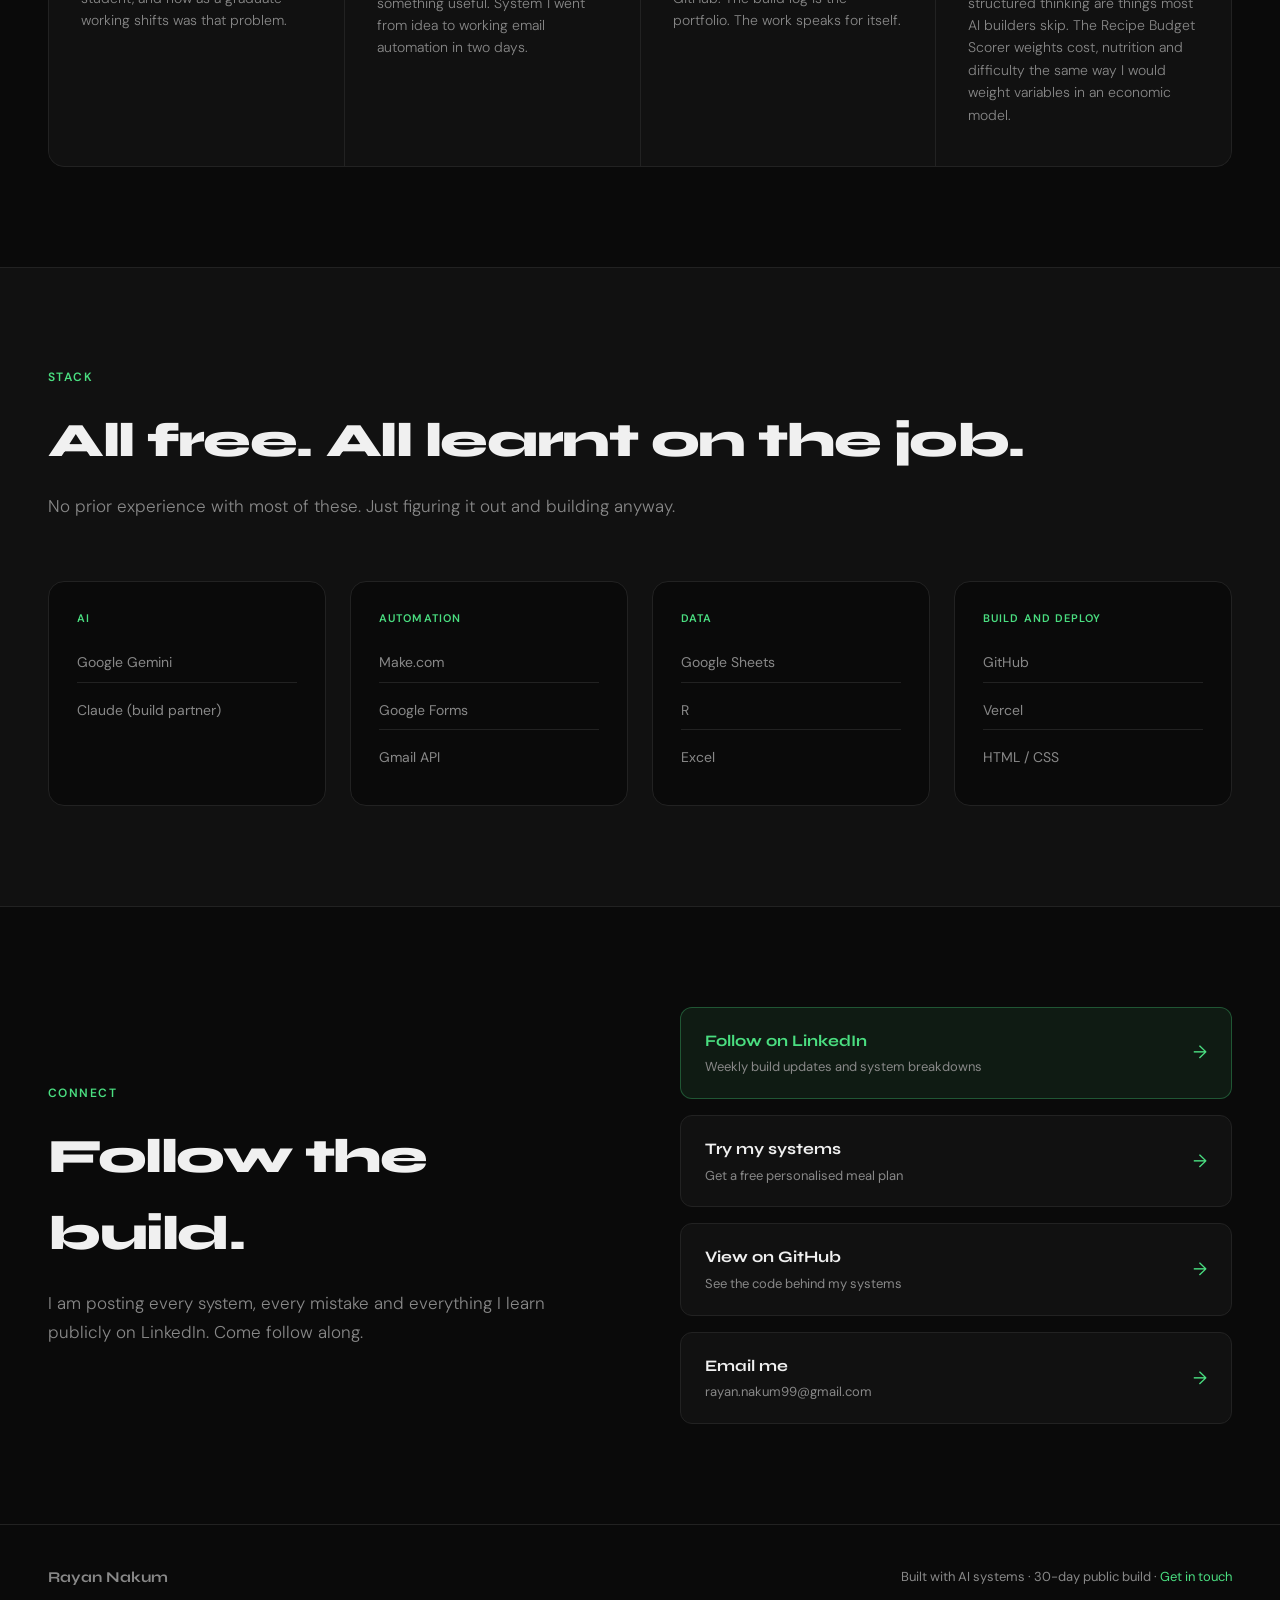
==== commit e484e091: "Revise meal planner description and AI source Updated the meal planner description and changed AI re" ====
--- a/index.html
+++ b/index.html
@@ -269,13 +269,13 @@
             <span class="timeline-title">Budget Meal Planner</span>
             <span class="system-status status-live"><span class="status-dot"></span> Live</span>
           </div>
-          <p class="timeline-desc">Input your budget, days, dietary requirements and nearest supermarket. Get a full personalised meal plan with costs, calories, protein and cooking instructions, emailed to you automatically.</p>
+          <p class="timeline-desc">Input your budget, days, dietary requirements and nearest supermarket. Get a full personalised meal plan with costs, calories, protein and cooking instructions, emailed to you automatically. I first built this on Claude, then moved it to Google Gemini's free tier in November 2026 so it stays free to run.</p>
           <div class="timeline-flow">
             <span class="flow-step">Google Form</span>
             <span class="flow-arrow">→</span>
             <span class="flow-step">Make.com</span>
             <span class="flow-arrow">→</span>
-            <span class="flow-step">Claude AI</span>
+            <span class="flow-step">Gemini AI</span>
             <span class="flow-arrow">→</span>
             <span class="flow-step">Gmail</span>
           </div>
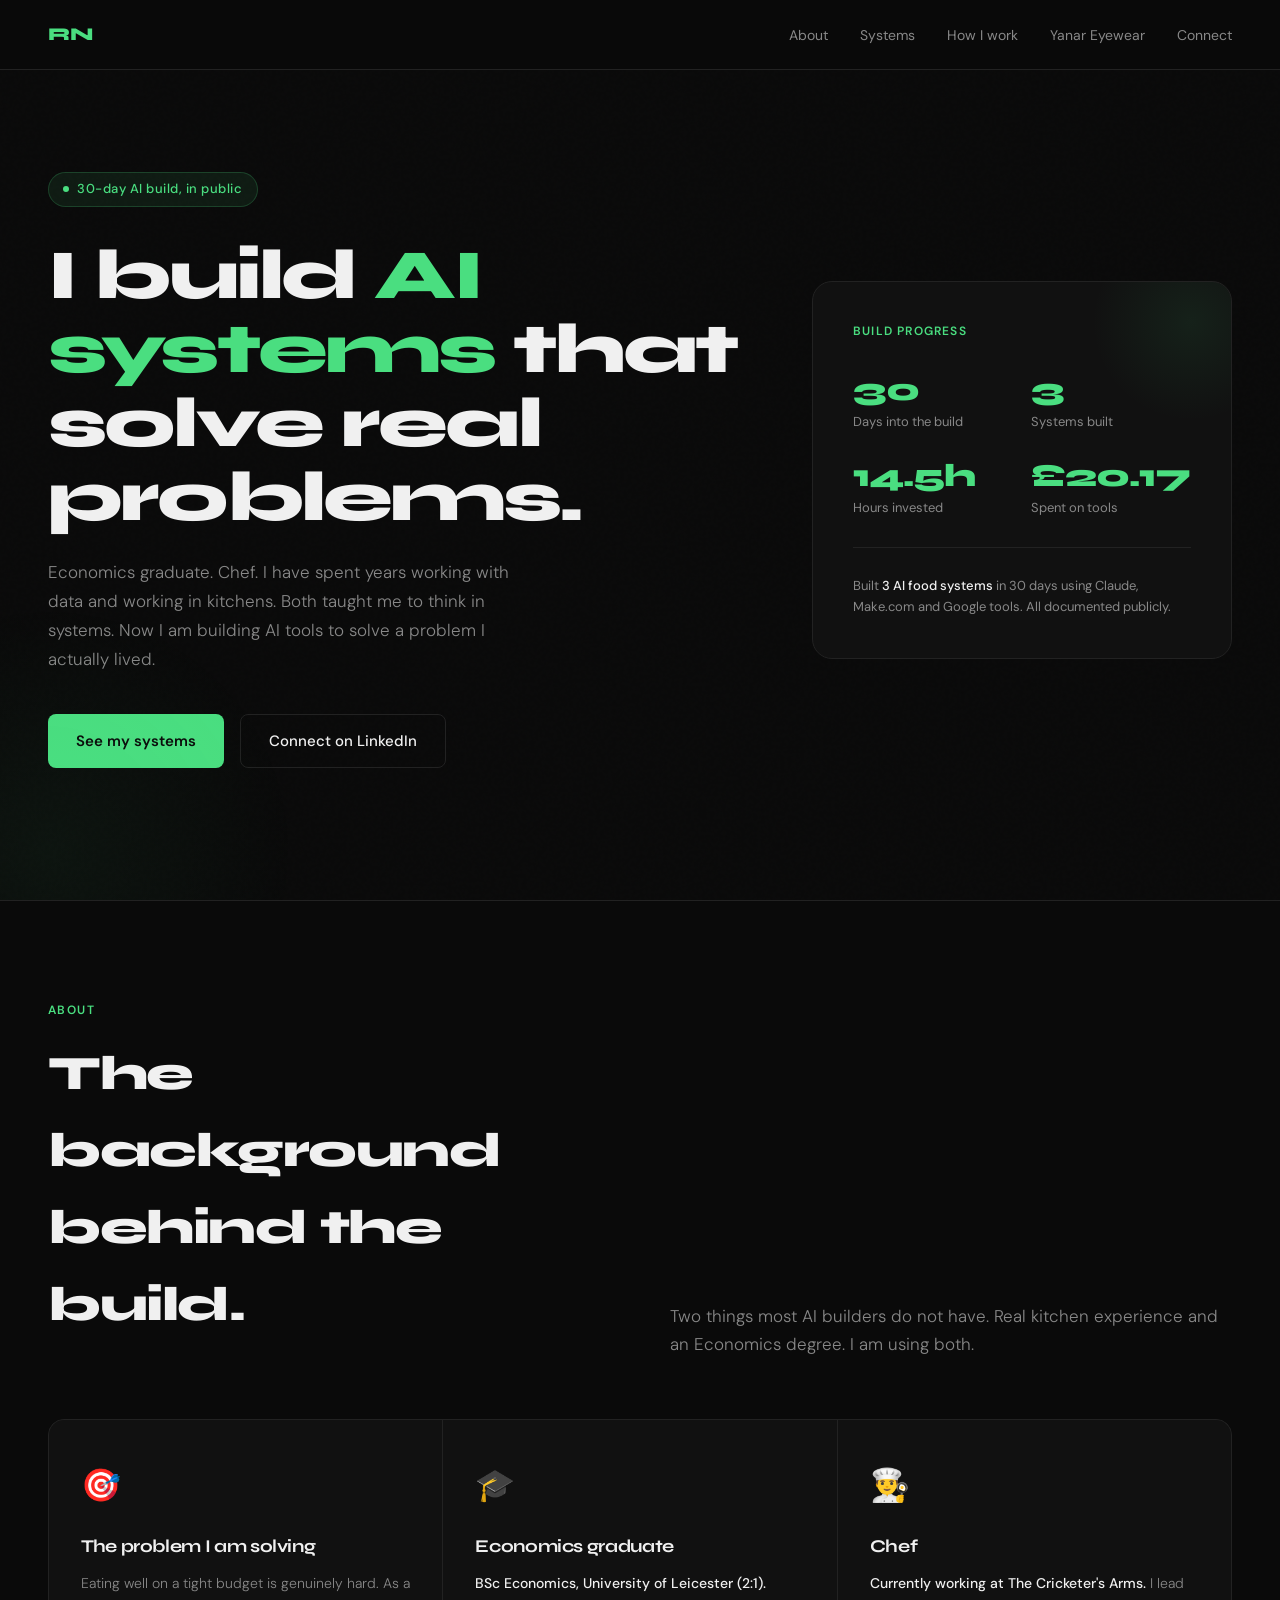
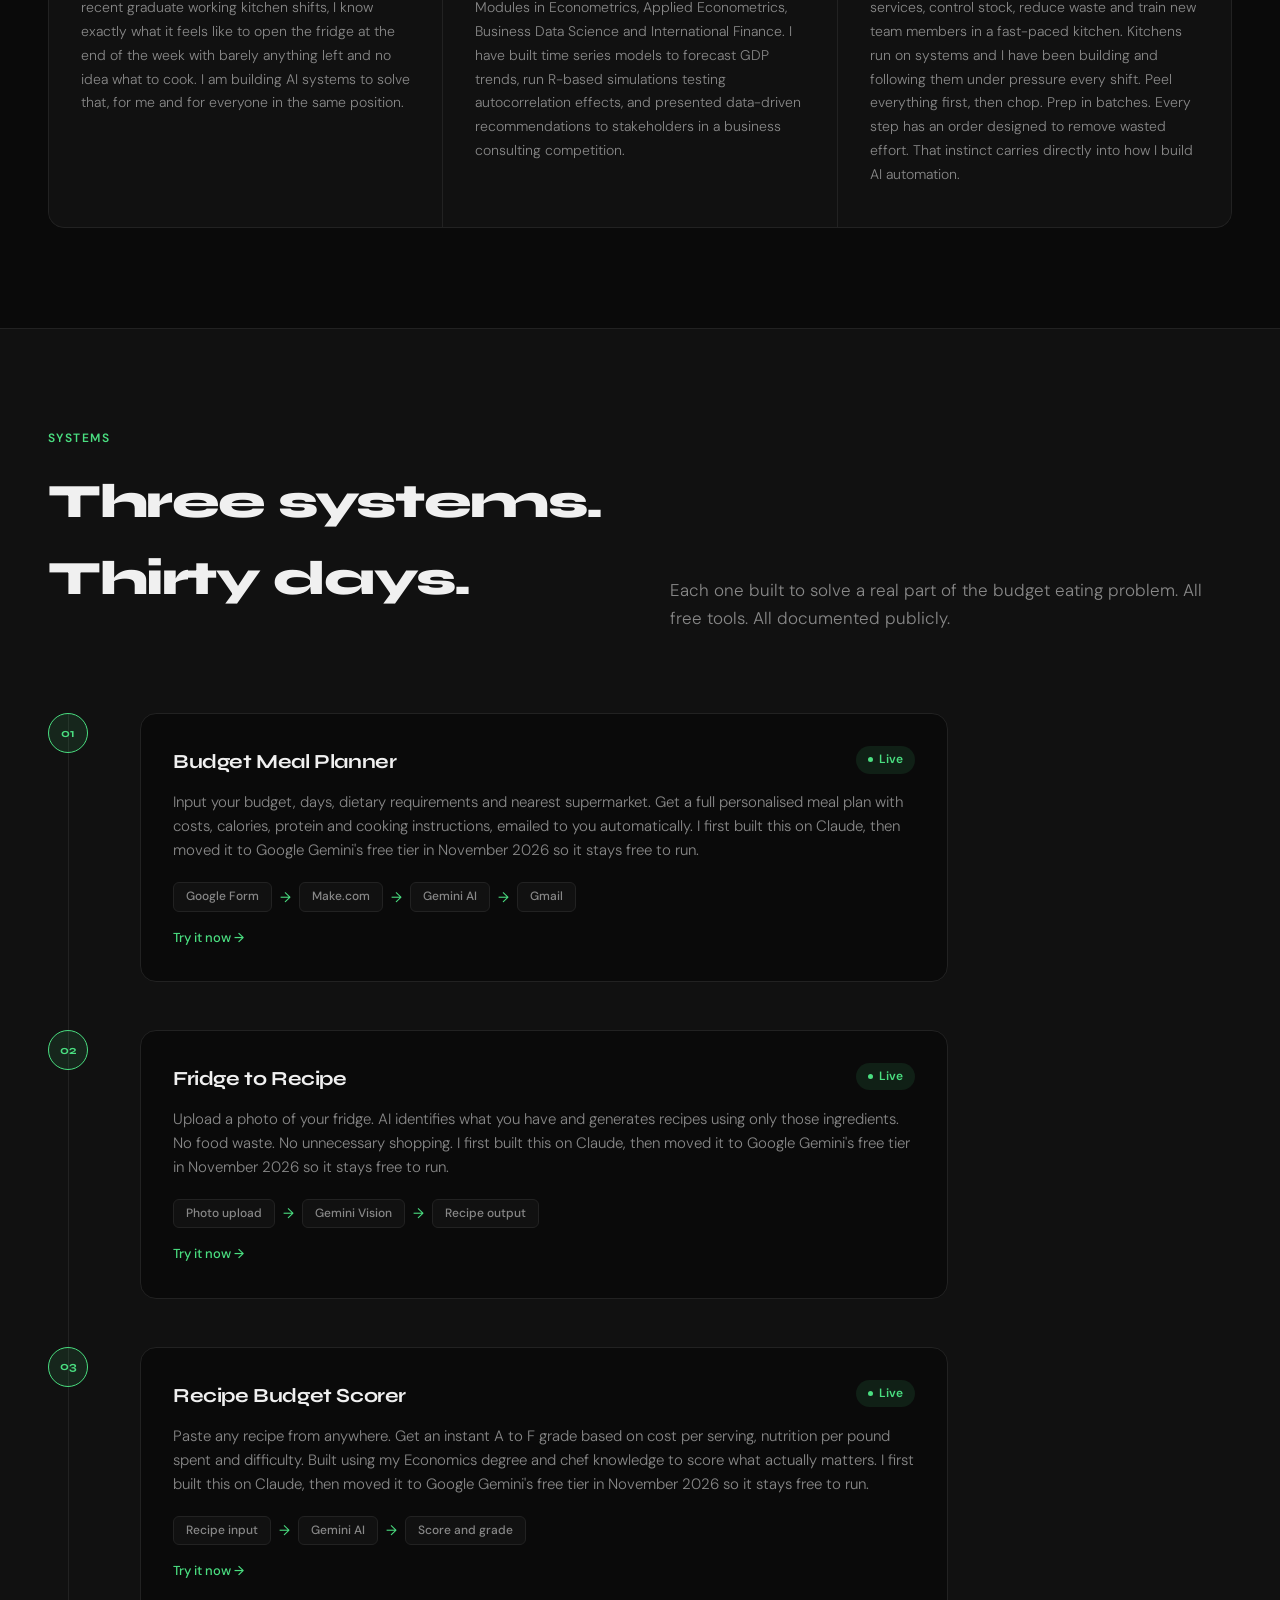
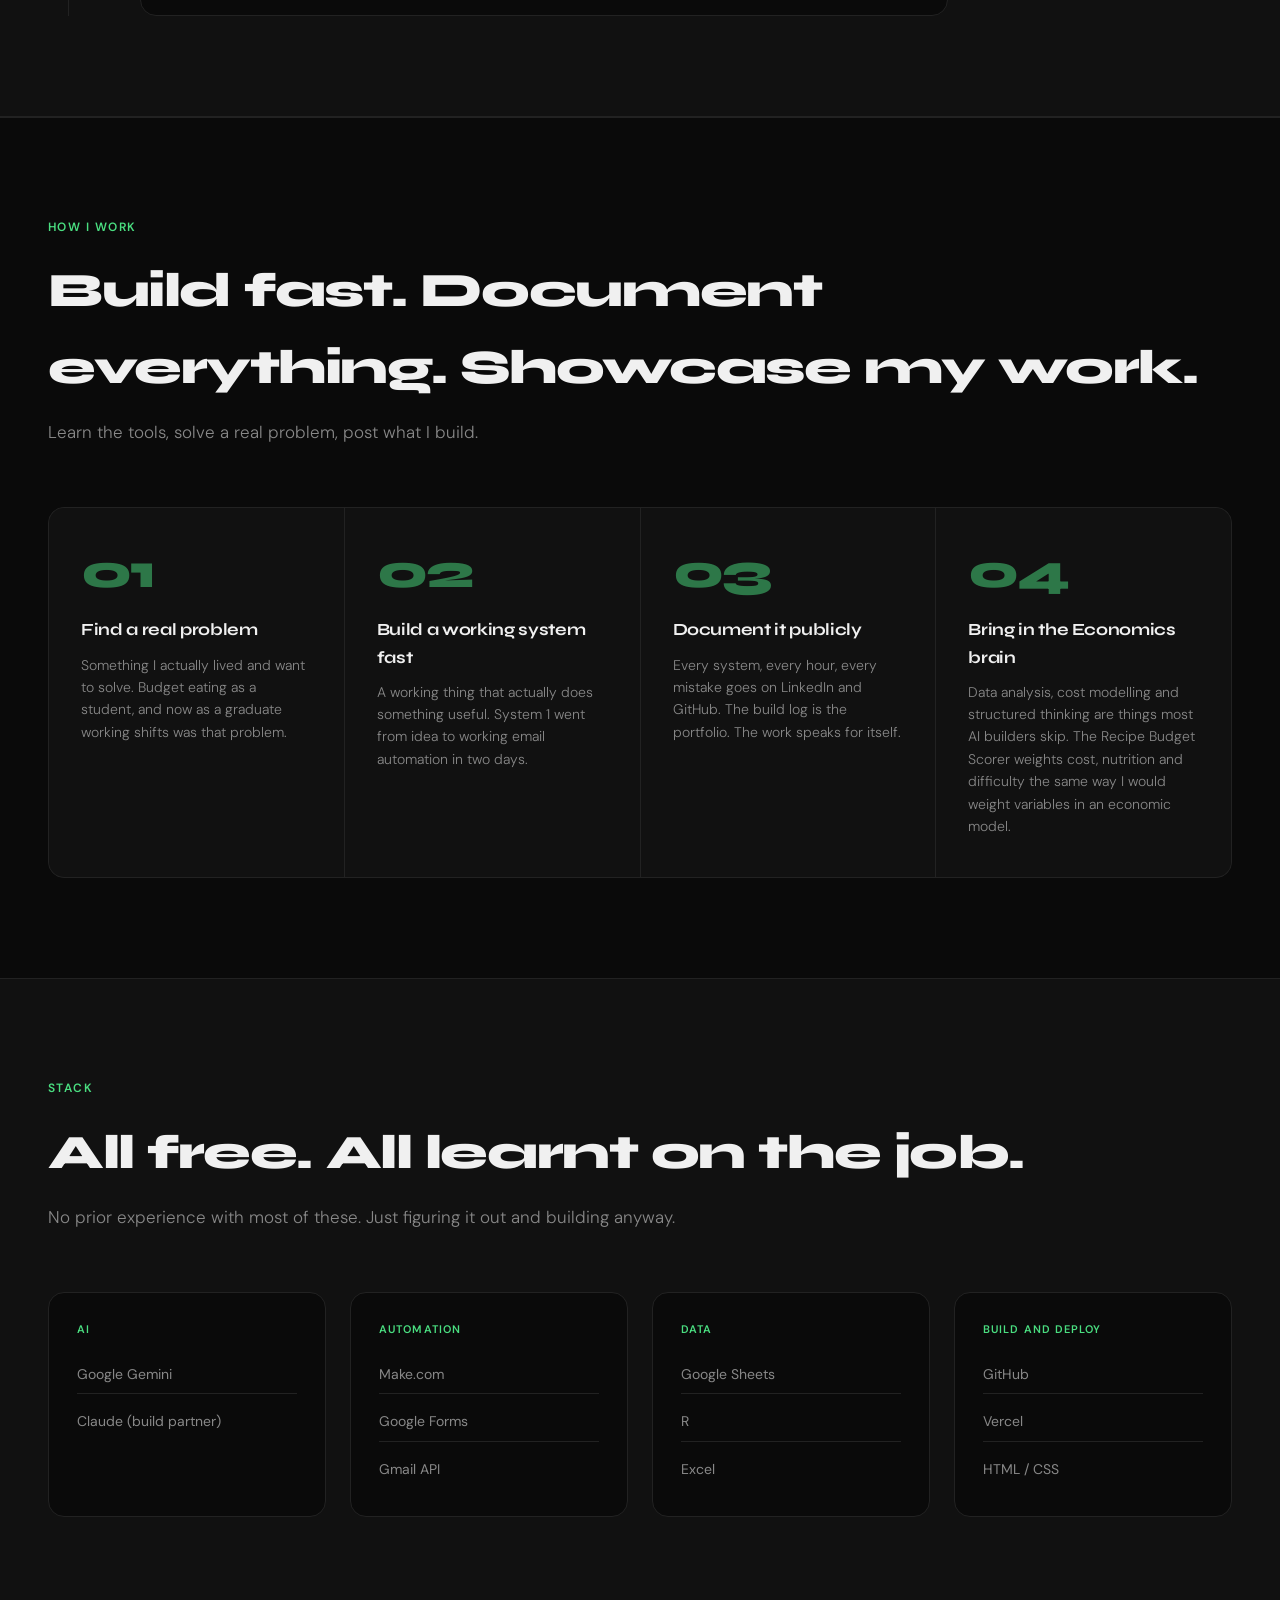
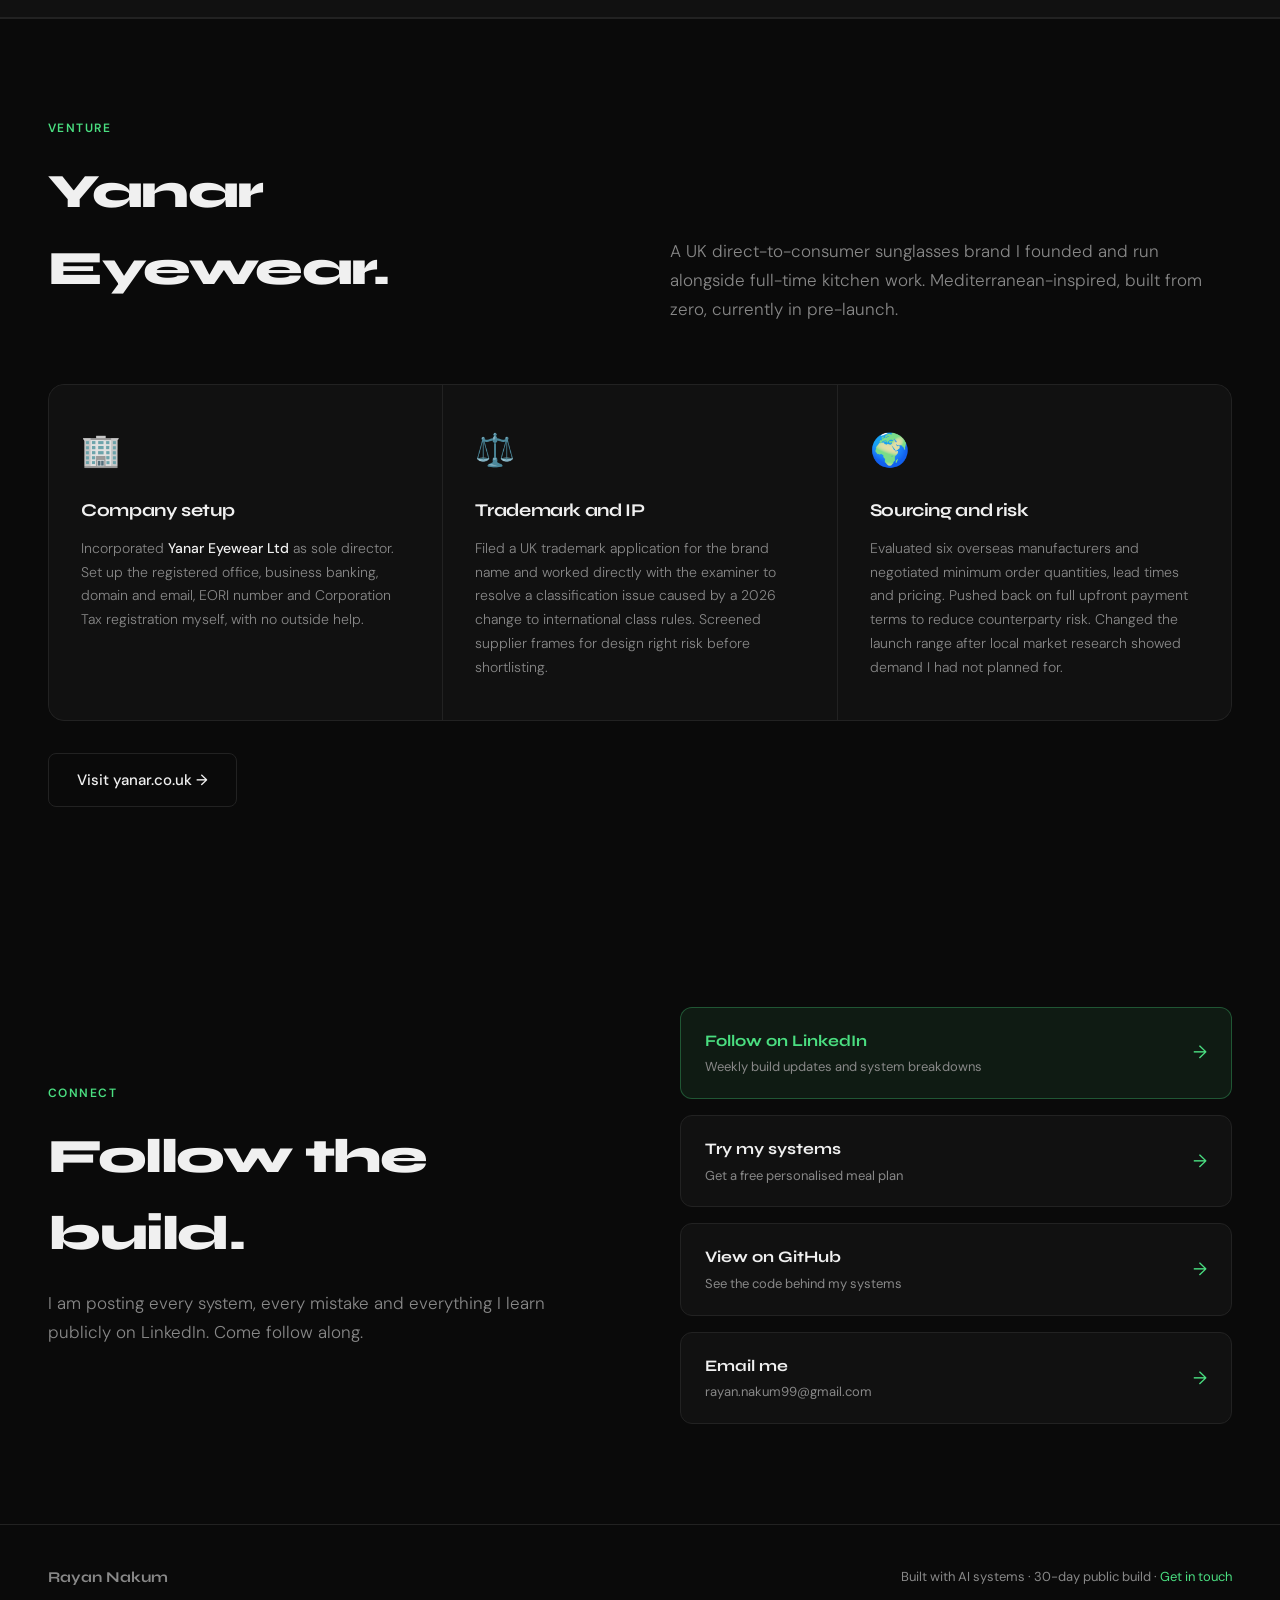
==== commit b44ff83f: "Add files via upload" ====
--- a/index.html
+++ b/index.html
@@ -183,8 +183,8 @@
     <ul class="nav-links">
       <li><a href="#about">About</a></li>
       <li><a href="#systems">Systems</a></li>
+      <li><a href="#process">How I work</a></li>
 <li><a href="#yanar">Yanar Eyewear</a></li>
-      <li><a href="#process">How I work</a></li>
       <li><a href="#connect">Connect</a></li>
     </ul>
   </nav>
@@ -320,36 +320,6 @@
       </div>
     </div>
   </section>
-
-  <section class="about-section" id="yanar">
-  <div class="about-header">
-    <div>
-      <div class="section-label">Venture</div>
-      <h2 class="section-title">Yanar Eyewear.</h2>
-    </div>
-    <p class="section-sub">A UK direct-to-consumer sunglasses brand I founded and run alongside full-time kitchen work. Mediterranean-inspired, built from zero, currently in pre-launch.</p>
-  </div>
-  <div class="about-row">
-    <div class="about-col">
-      <span class="about-col-icon">🏢</span>
-      <h3>Company setup</h3>
-      <p>Incorporated <strong>Yanar Eyewear Ltd</strong> as sole director. Set up the registered office, business banking, domain and email, EORI number and Corporation Tax registration myself, with no outside help.</p>
-    </div>
-    <div class="about-col">
-      <span class="about-col-icon">⚖️</span>
-      <h3>Trademark and IP</h3>
-      <p>Filed a UK trademark application for the brand name and worked directly with the examiner to resolve a classification issue caused by a 2026 change to international class rules. Screened supplier frames for design right risk before shortlisting.</p>
-    </div>
-    <div class="about-col">
-      <span class="about-col-icon">🌍</span>
-      <h3>Sourcing and risk</h3>
-      <p>Evaluated six overseas manufacturers and negotiated minimum order quantities, lead times and pricing. Pushed back on full upfront payment terms to reduce counterparty risk. Changed the launch range after local market research showed demand I had not planned for.</p>
-    </div>
-  </div>
-  <div style="margin-top: 32px;">
-    <a href="https://yanar.co.uk" target="_blank" class="btn-secondary">Visit yanar.co.uk →</a>
-  </div>
-</section>
 
   <section class="process-section" id="process">
     <div class="section-label">How I work</div>
@@ -418,6 +388,36 @@
     </div>
   </section>
 
+  <section class="about-section" id="yanar">
+  <div class="about-header">
+    <div>
+      <div class="section-label">Venture</div>
+      <h2 class="section-title">Yanar Eyewear.</h2>
+    </div>
+    <p class="section-sub">A UK direct-to-consumer sunglasses brand I founded and run alongside full-time kitchen work. Mediterranean-inspired, built from zero, currently in pre-launch.</p>
+  </div>
+  <div class="about-row">
+    <div class="about-col">
+      <span class="about-col-icon">🏢</span>
+      <h3>Company setup</h3>
+      <p>Incorporated <strong>Yanar Eyewear Ltd</strong> as sole director. Set up the registered office, business banking, domain and email, EORI number and Corporation Tax registration myself, with no outside help.</p>
+    </div>
+    <div class="about-col">
+      <span class="about-col-icon">⚖️</span>
+      <h3>Trademark and IP</h3>
+      <p>Filed a UK trademark application for the brand name and worked directly with the examiner to resolve a classification issue caused by a 2026 change to international class rules. Screened supplier frames for design right risk before shortlisting.</p>
+    </div>
+    <div class="about-col">
+      <span class="about-col-icon">🌍</span>
+      <h3>Sourcing and risk</h3>
+      <p>Evaluated six overseas manufacturers and negotiated minimum order quantities, lead times and pricing. Pushed back on full upfront payment terms to reduce counterparty risk. Changed the launch range after local market research showed demand I had not planned for.</p>
+    </div>
+  </div>
+  <div style="margin-top: 32px;">
+    <a href="https://yanar.co.uk" target="_blank" class="btn-secondary">Visit yanar.co.uk →</a>
+  </div>
+</section>
+
   <section class="connect-section" id="connect">
     <div class="connect-left">
       <div class="section-label">Connect</div>
